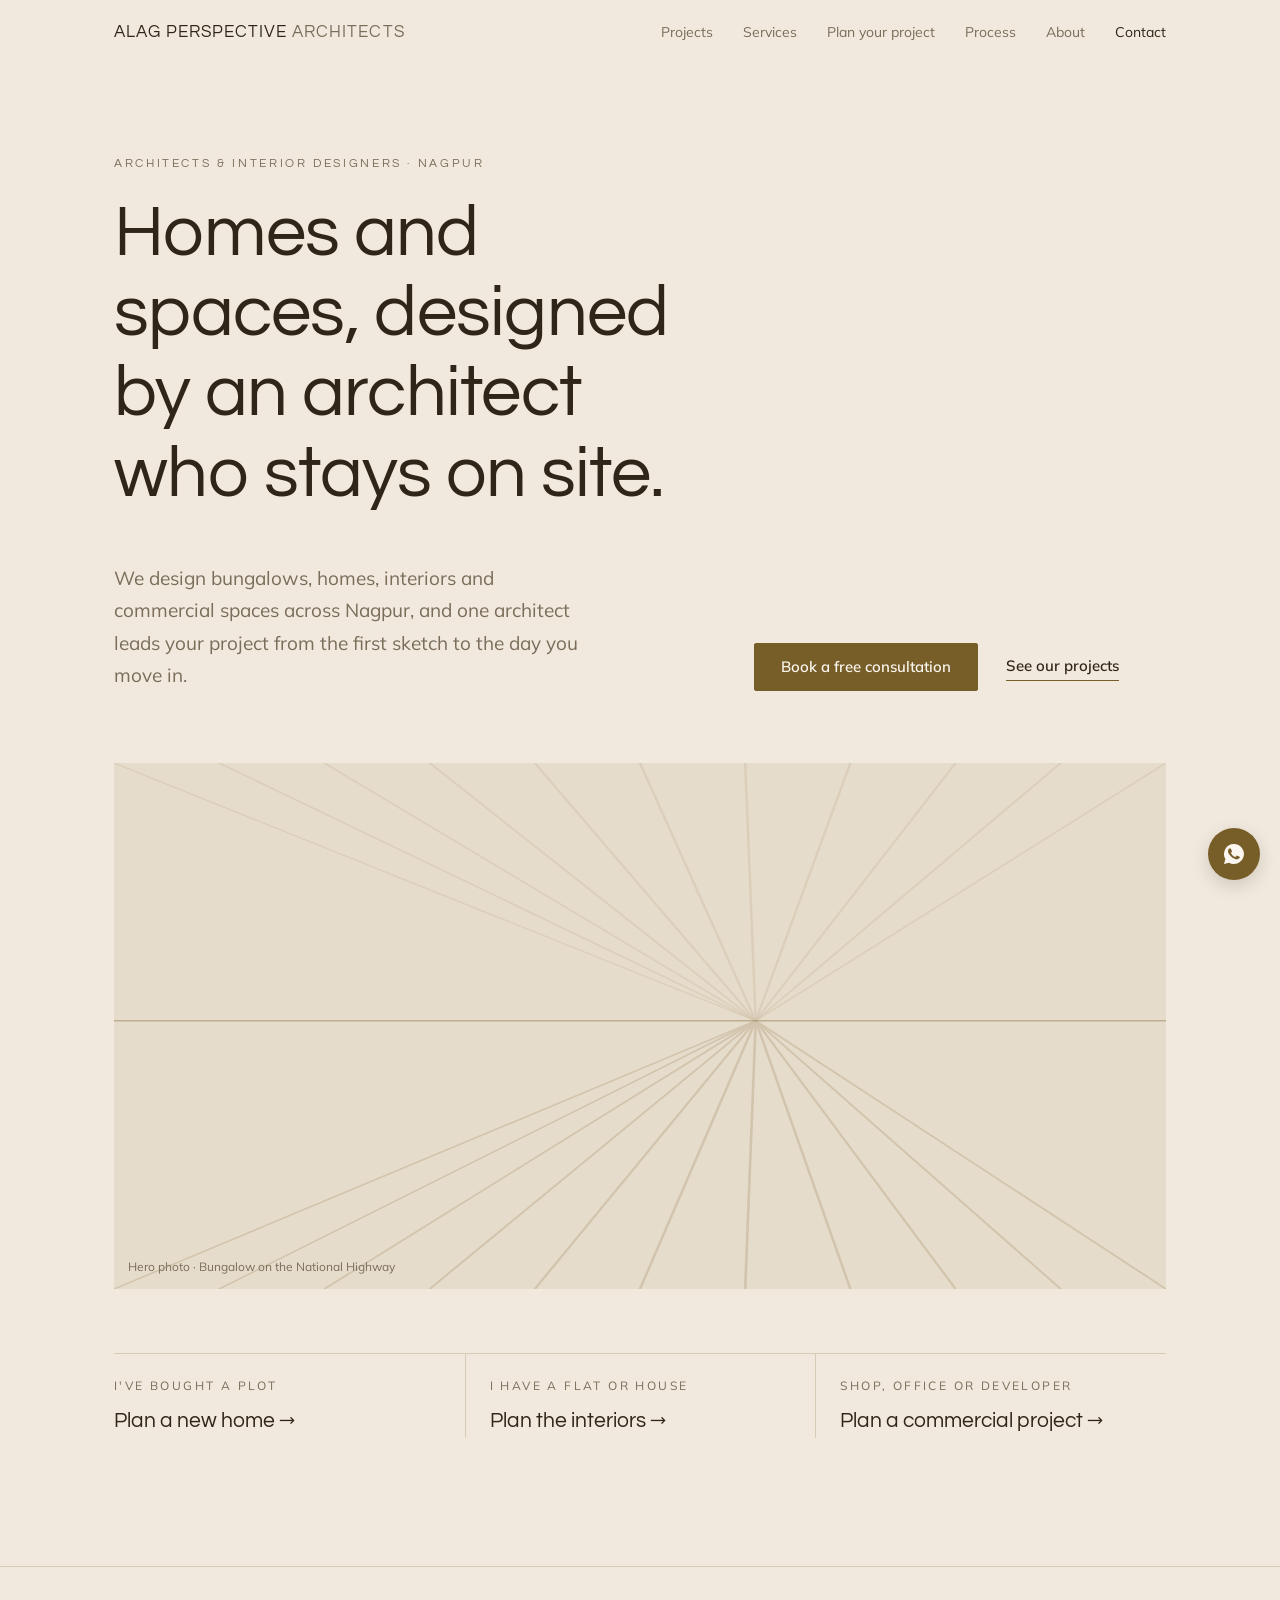
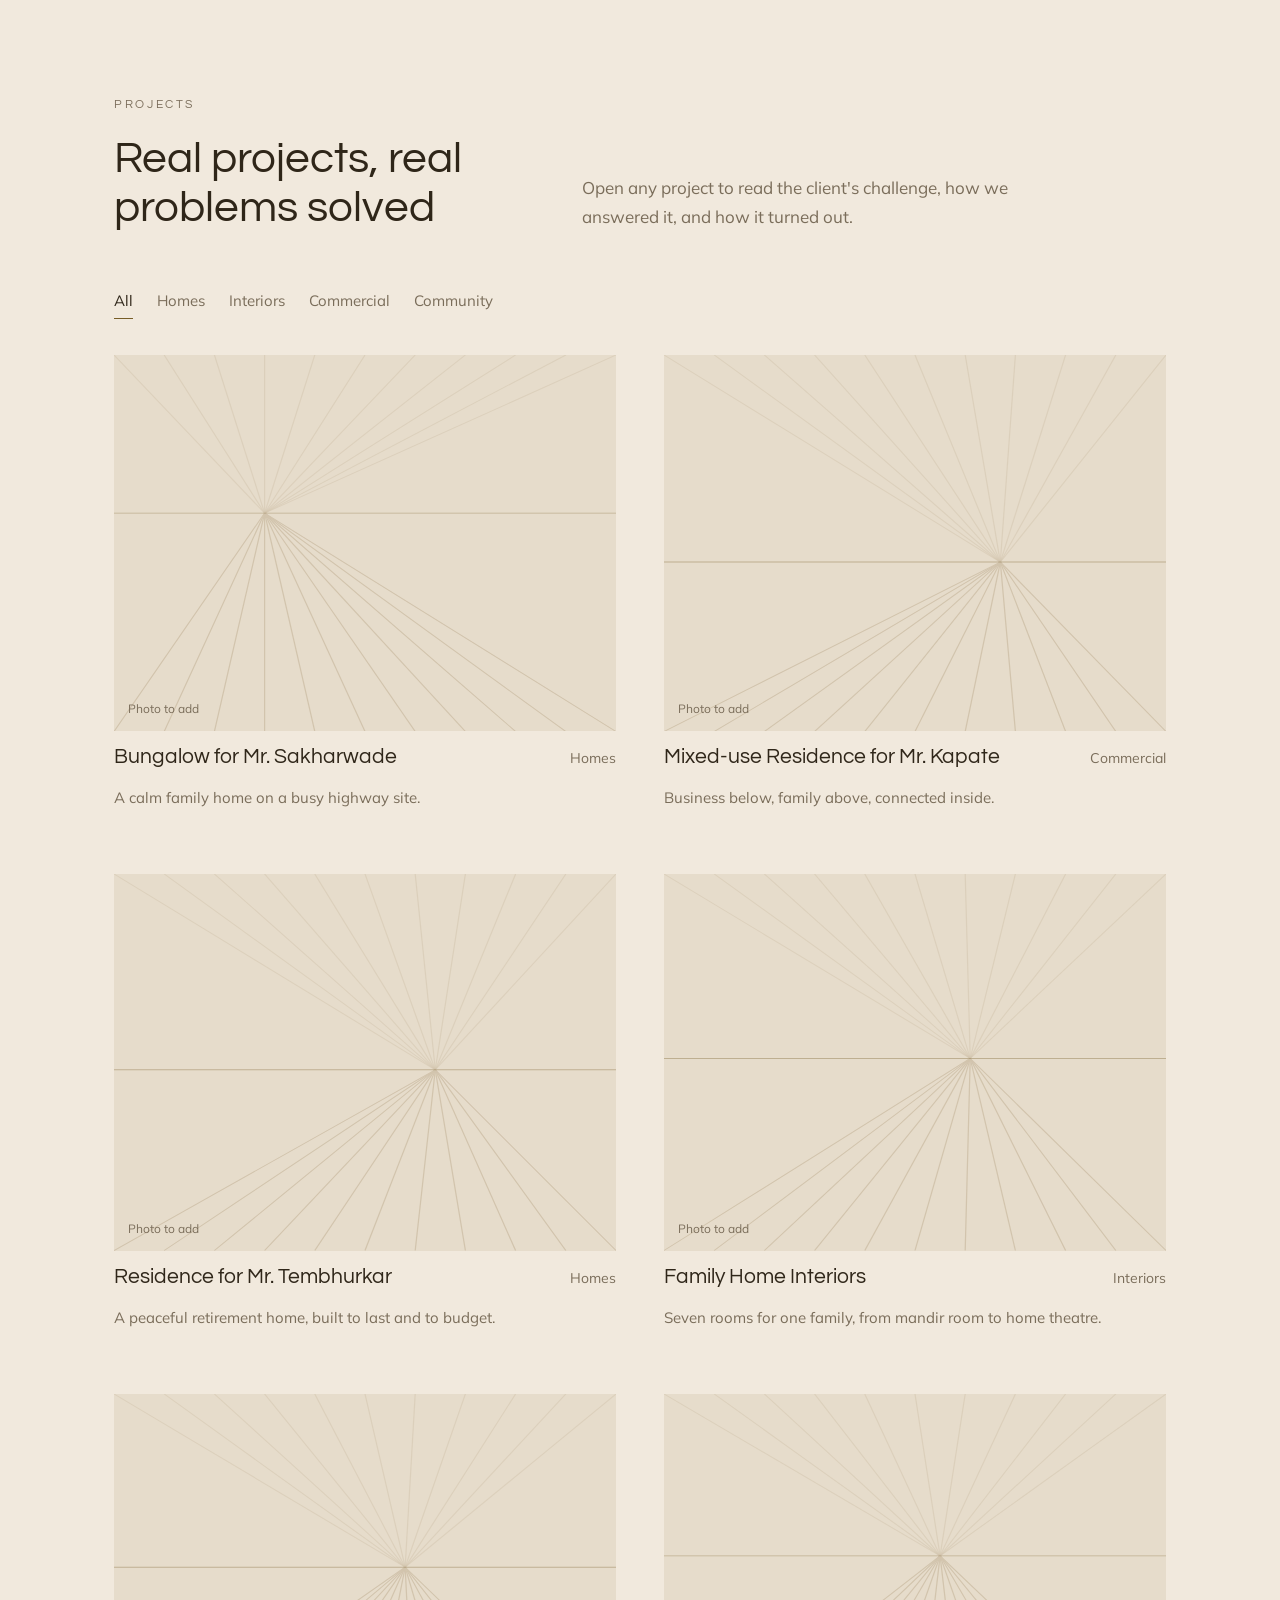
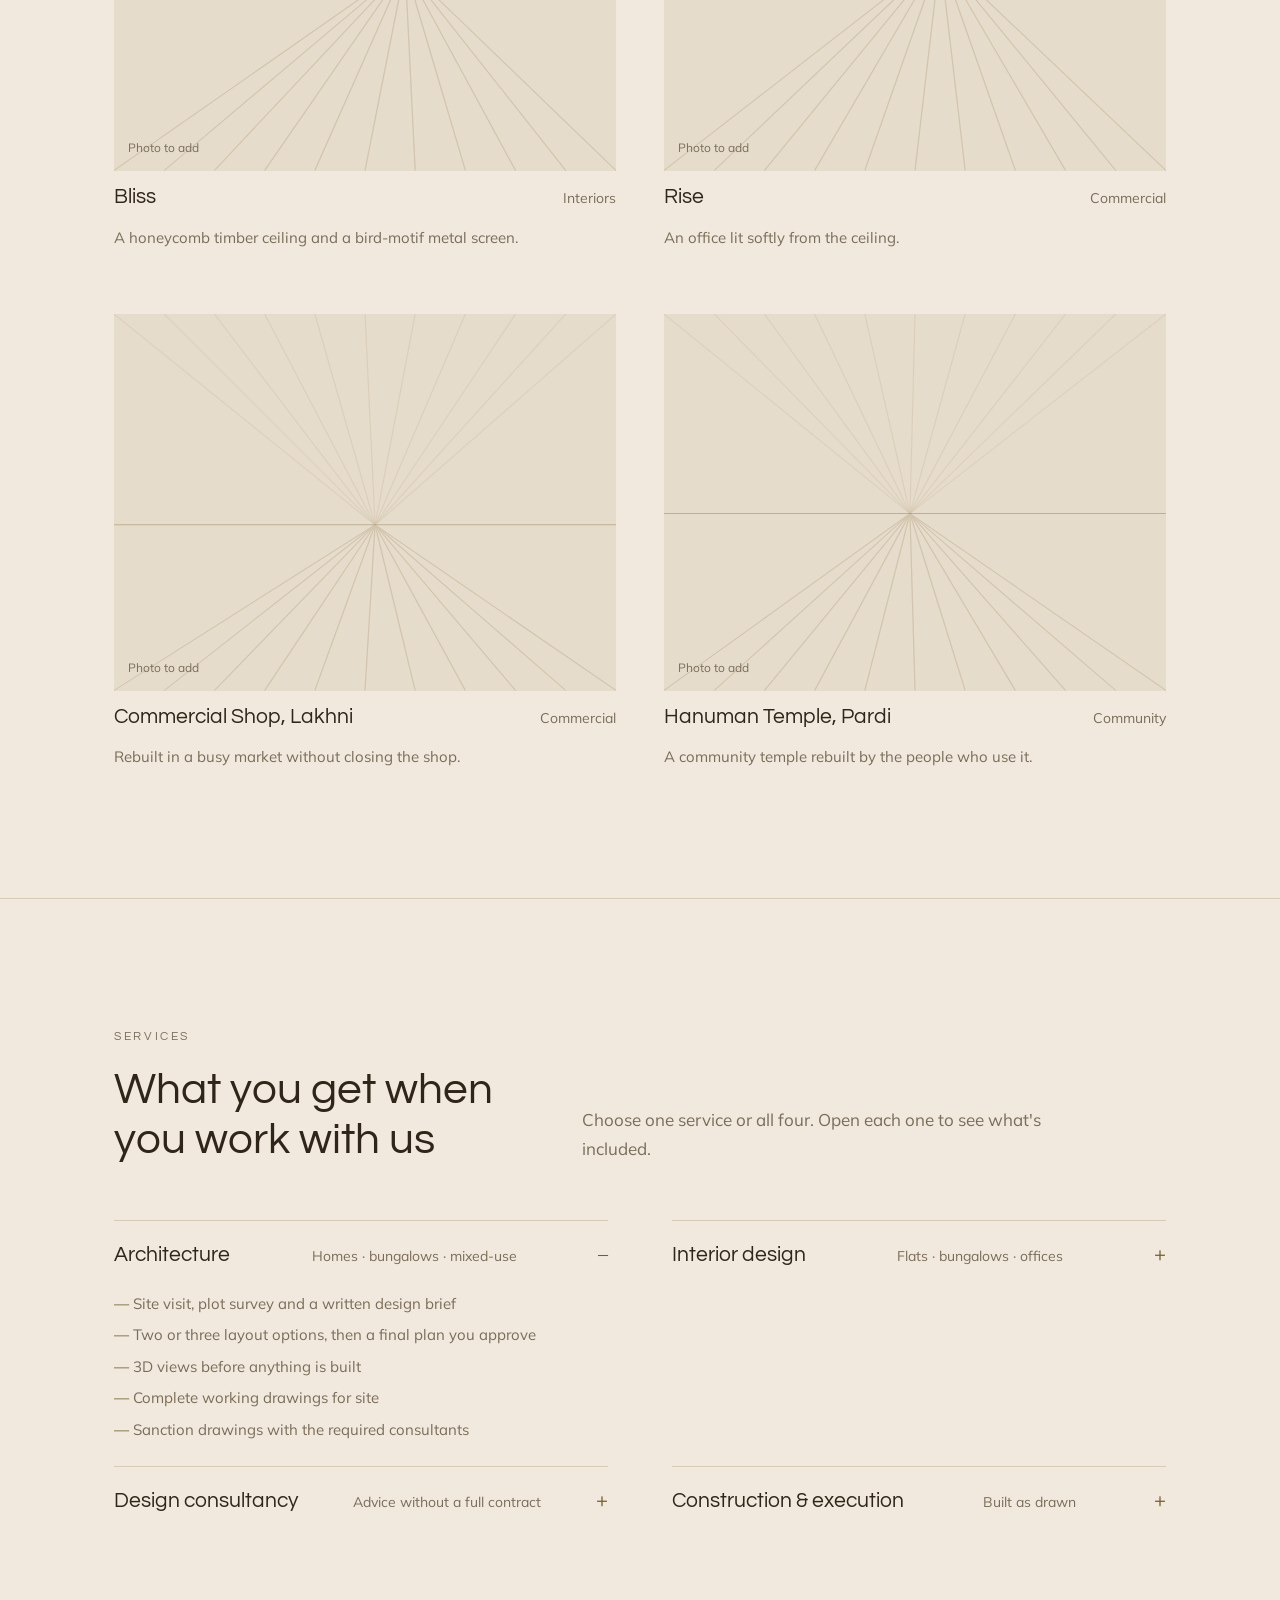
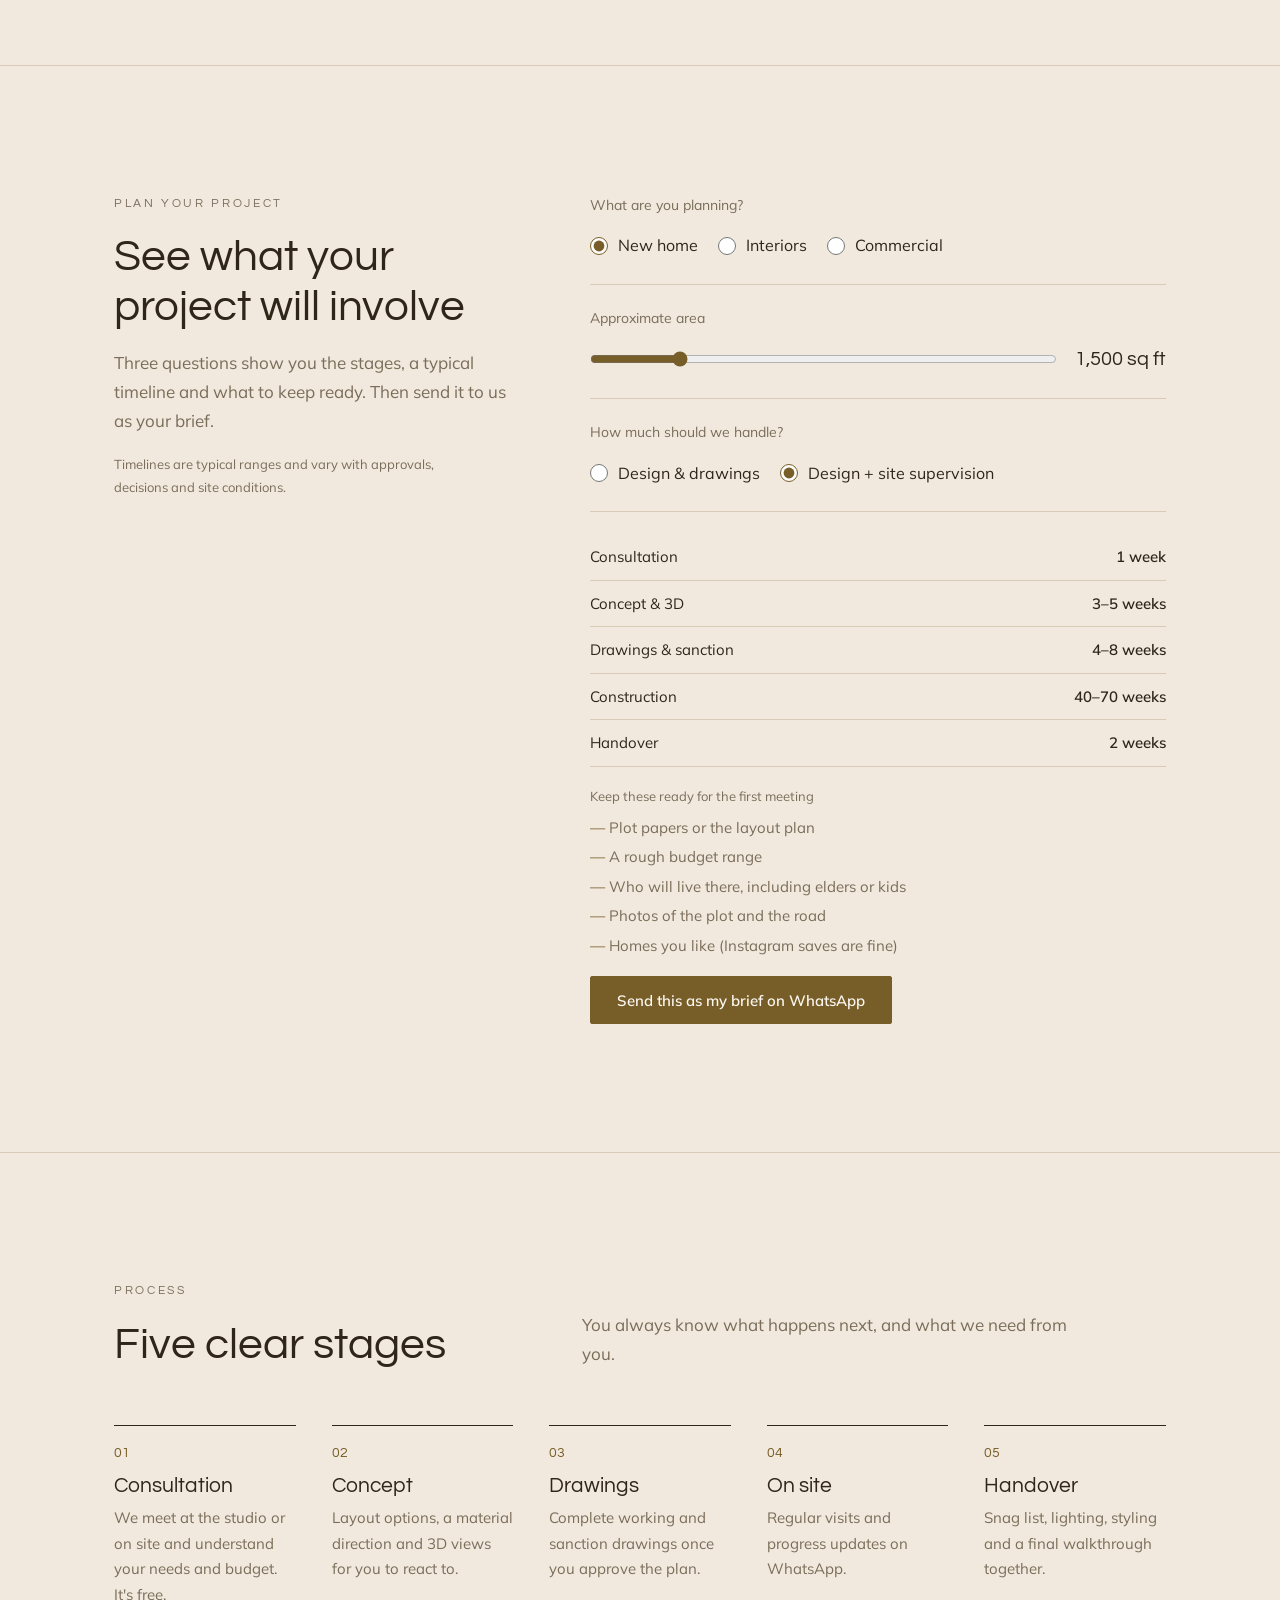
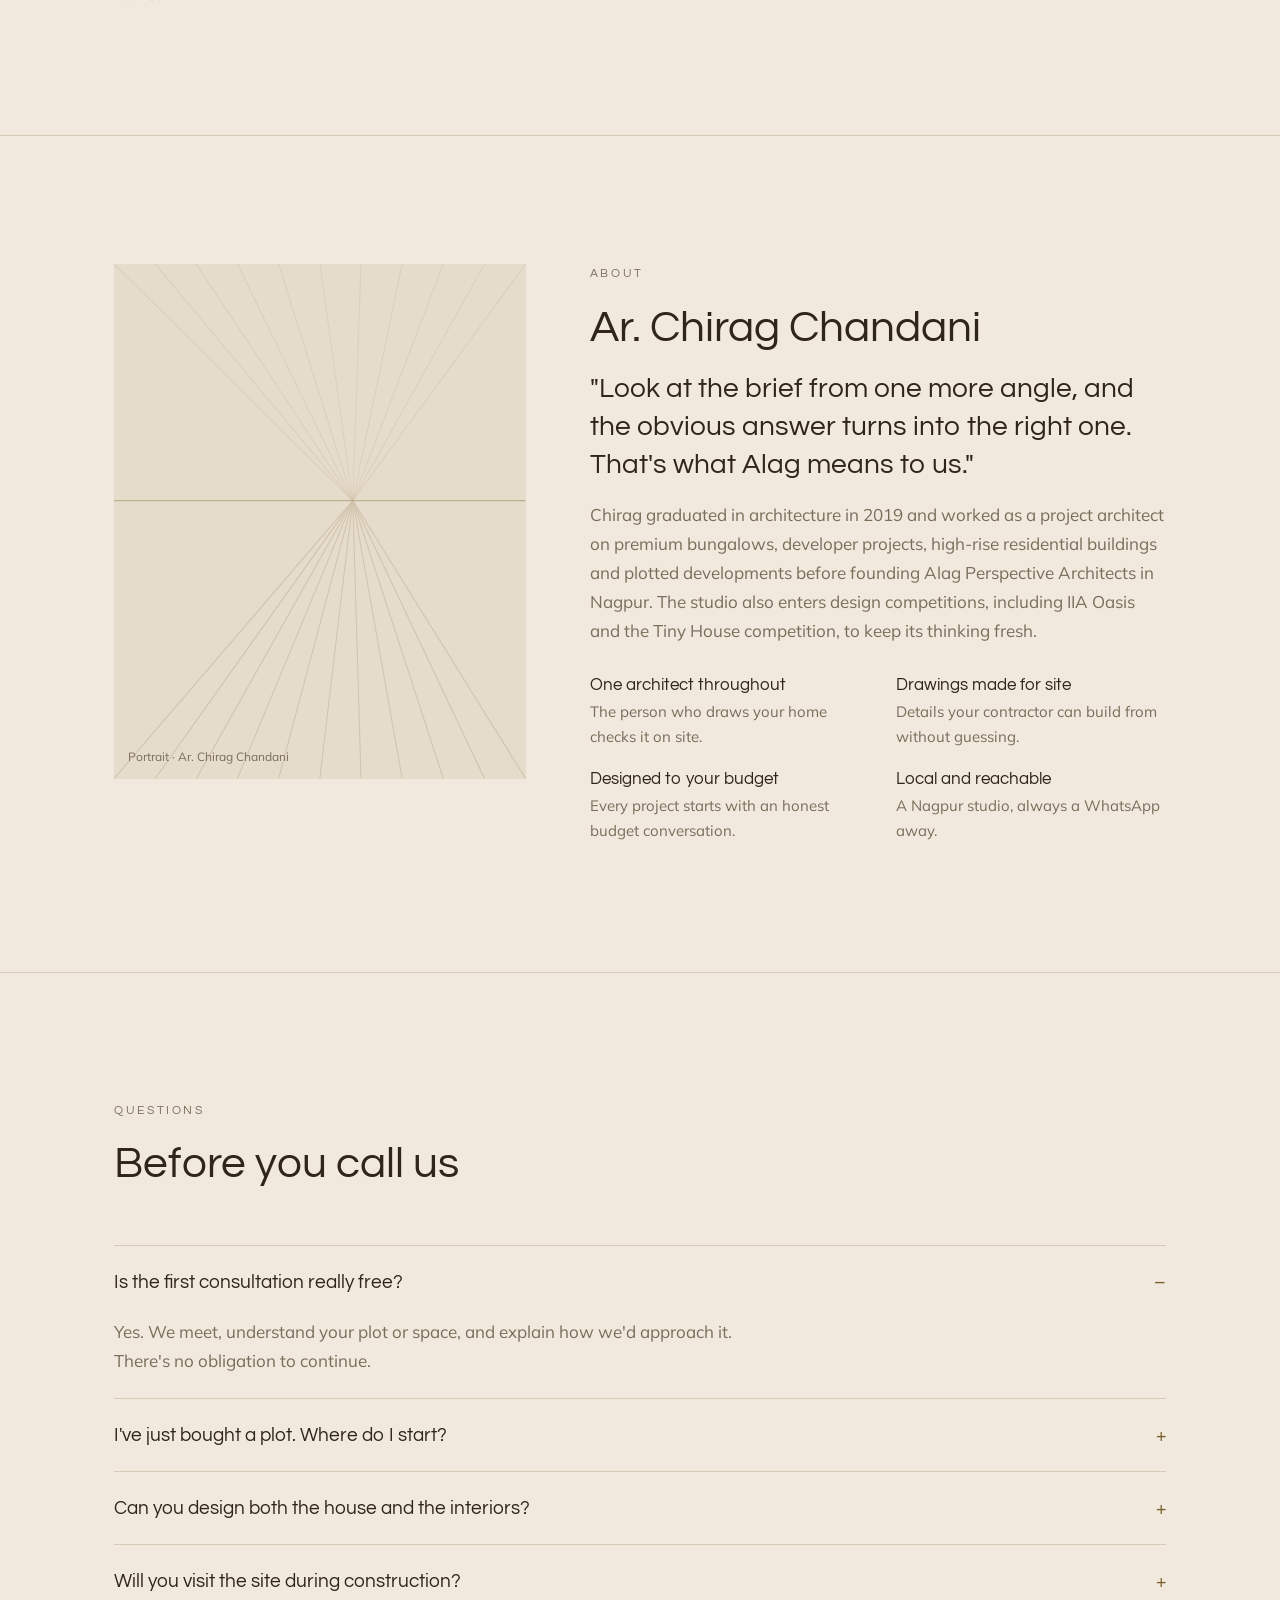
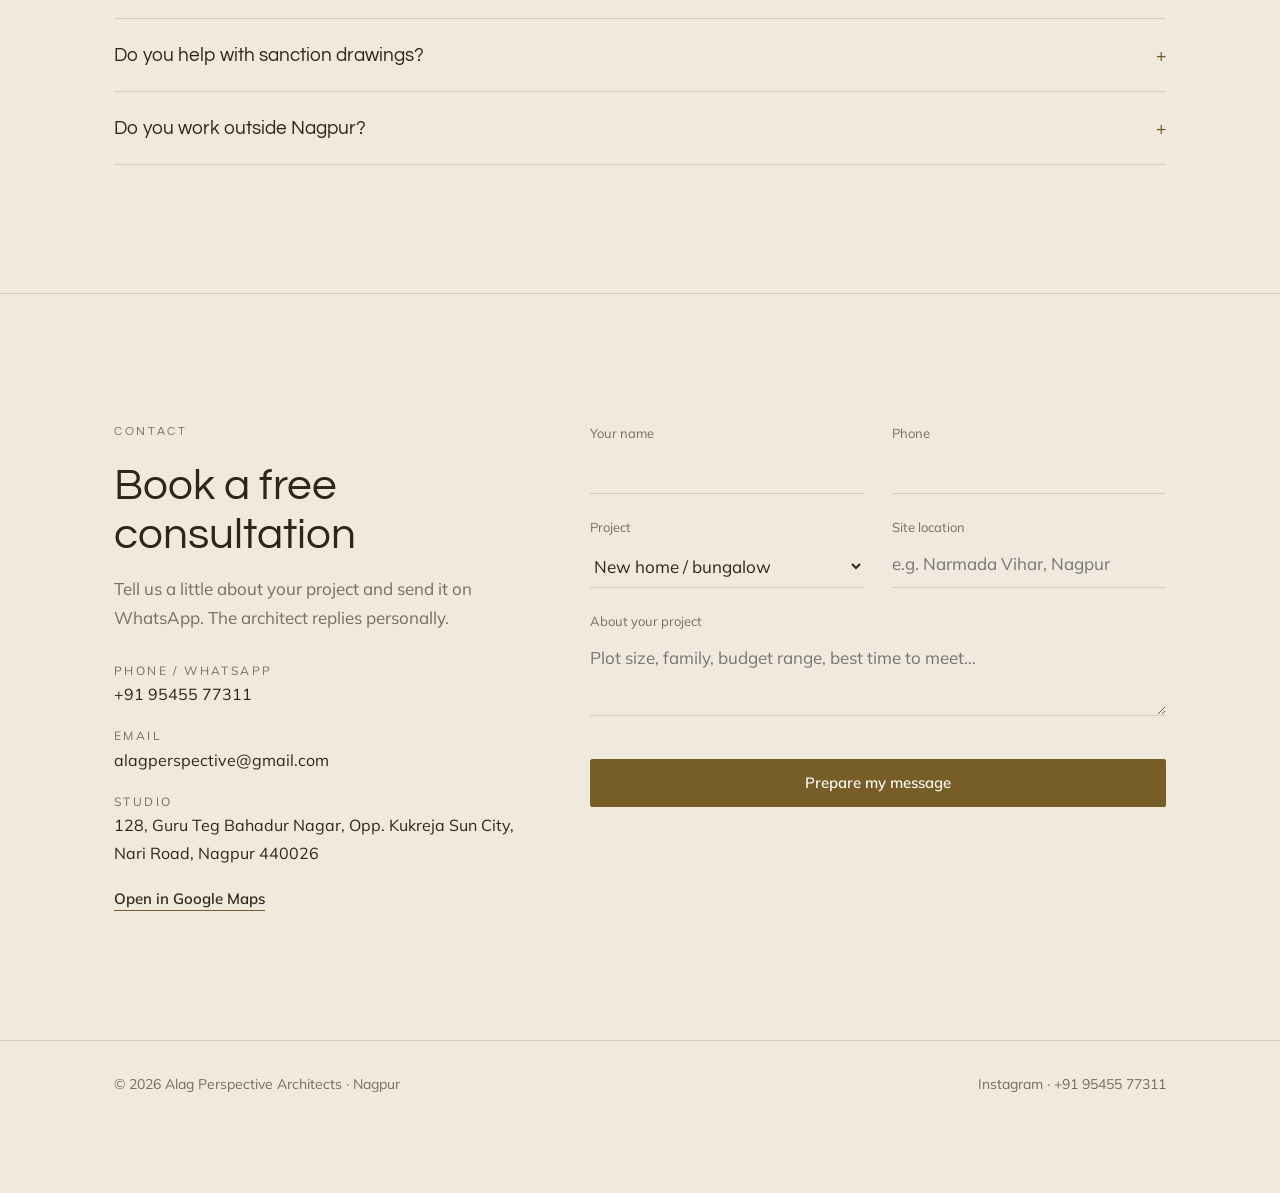
==== index.html @ aec19f83 "Add files via upload" ====
<!doctype html>
<html lang="en">
<head>
<meta charset="utf-8">
<meta name="viewport" content="width=device-width, initial-scale=1, viewport-fit=cover">
<title>Alag Perspective Architects</title>
<meta name="description" content="Alag Perspective Architects, Nagpur: architecture, interiors and site supervision for homes, offices and developers. Book a free consultation.">
<link rel="preconnect" href="https://fonts.googleapis.com">
<link rel="preconnect" href="https://fonts.gstatic.com" crossorigin>
<link rel="stylesheet" href="https://fonts.googleapis.com/css2?family=Questrial&family=Mulish:wght@300;400;600&display=swap">
<style>
*{margin:0}body{margin:0}img{max-width:100%}[hidden]{display:none!important}

/* ================= CHANGE COLOURS AND FONTS HERE (the :root block below) =================
   Every colour on the site comes from these few lines.
   Layout: quiet and spacious. One ground (brand beige), brown used only for small accents, hairline rules instead of boxes, one type family pairing, no decoration. */
:root{
  --ground:#f1e9dd;     /* brand beige */
  --ink:#2f2619;        /* text */
  --muted:#7a6d5a;
  --brown:#775d27;      /* brand earthy brown, accents only */
  --rule:#d8cbb6;
  --tone:#e6dccb;       /* image placeholder tone */
  --tone-line:#d2c4ad;
  --on-brown:#fbf7f0;
  --display:"Century Gothic","Questrial","Futura",sans-serif;
  --body:"Mulish","Century Gothic","Helvetica Neue",Arial,sans-serif;
  --g:clamp(20px,5vw,72px);
}

*{box-sizing:border-box}
html{scroll-behavior:smooth}
@media (prefers-reduced-motion:reduce){html{scroll-behavior:auto}*{transition:none!important;animation:none!important}}
body{background:var(--ground);color:var(--ink);font-family:var(--body);font-weight:400;font-size:17px;line-height:1.7;-webkit-font-smoothing:antialiased}
a{color:inherit}
:focus-visible{outline:2px solid var(--brown);outline-offset:4px}
.wrap{max-width:1180px;margin:0 auto;padding-inline:var(--g)}
h1,h2,h3{font-family:var(--display);font-weight:400;margin:0;line-height:1.12;text-wrap:balance}
h1{font-size:clamp(40px,5.6vw,72px);letter-spacing:-.01em}
h2{font-size:clamp(30px,3.6vw,44px)}
h3{font-size:21px}
p{margin:0}
.label{display:block;font-family:var(--display);font-size:12px;letter-spacing:.22em;text-transform:uppercase;color:var(--muted);margin-bottom:18px}
.muted{color:var(--muted)}
section{padding-block:clamp(72px,10vw,128px);border-top:1px solid var(--rule)}
.head{display:grid;grid-template-columns:minmax(0,5fr) minmax(0,7fr);gap:clamp(20px,4vw,64px);align-items:end;margin-bottom:clamp(36px,5vw,56px)}
.head p{color:var(--muted);max-width:50ch}
@media (max-width:820px){.head{grid-template-columns:1fr}}

/* one button style + one text-link style */
.btn{font:inherit;font-weight:600;font-size:15px;display:inline-flex;align-items:center;justify-content:center;min-height:48px;padding:0 26px;border:1px solid var(--brown);background:var(--brown);color:var(--on-brown);text-decoration:none;cursor:pointer;border-radius:2px}
.btn:hover{filter:brightness(1.07)}
.link{font-weight:600;font-size:15px;text-decoration:none;color:var(--ink);border-bottom:1px solid var(--brown);padding-bottom:2px;background:none;border-top:0;border-left:0;border-right:0;cursor:pointer;font-family:inherit}
.link:hover{color:var(--brown)}

/* header */
.top{position:sticky;top:env(safe-area-inset-top,0px);z-index:30;background:color-mix(in srgb,var(--ground) 94%,transparent);backdrop-filter:blur(10px)}
.top .wrap{display:flex;align-items:center;justify-content:space-between;gap:20px;padding-block:18px}
.logo{text-decoration:none;font-family:var(--display);font-size:17px;letter-spacing:.06em}
.logo span{color:var(--muted)}
.menu{display:flex;gap:30px;font-size:14px}
.menu a{text-decoration:none;color:var(--muted)}
.menu a:hover,.menu a.on{color:var(--ink)}
.burger{display:none}
@media (max-width:960px){.menu{display:none}.burger{display:inline-flex}}
.drawer{position:fixed;inset:0;z-index:40;background:var(--ground);padding:calc(env(safe-area-inset-top,0px) + 20px) var(--g) 24px;display:grid;align-content:start}
.drawer a{padding:18px 0;border-bottom:1px solid var(--rule);font-family:var(--display);font-size:26px;text-decoration:none}
.drawer .link{justify-self:end;margin-bottom:12px}

/* placeholder image: quiet tone + faint perspective lines */
.ph{position:relative;background:var(--tone);overflow:hidden;max-width:100%}
.ph svg{position:absolute;inset:0;width:100%;height:100%}
.ph em{position:absolute;left:14px;bottom:12px;font-style:normal;font-size:12px;color:var(--muted)}

/* hero */
.hero{padding-block:clamp(40px,7vw,96px) clamp(72px,10vw,128px);border-top:0}
.hero h1{max-width:16ch}
.hero .intro{display:grid;grid-template-columns:minmax(0,7fr) minmax(0,5fr);gap:clamp(24px,5vw,72px);align-items:end;margin-top:clamp(28px,4vw,48px)}
.hero .intro p{font-size:19px;color:var(--muted);max-width:44ch}
.hero .ctas{display:flex;flex-wrap:wrap;gap:28px;align-items:center}
.hero .ph{aspect-ratio:16/8;margin-top:clamp(40px,6vw,72px)}
.starts{display:grid;grid-template-columns:repeat(3,minmax(0,1fr));margin-top:clamp(40px,6vw,64px);border-top:1px solid var(--rule)}
.starts a{padding:22px 24px 0 0;text-decoration:none;display:grid;gap:6px}
.starts a + a{padding-left:24px;border-left:1px solid var(--rule)}
.starts small{font-size:12px;letter-spacing:.2em;text-transform:uppercase;color:var(--muted)}
.starts b{font-family:var(--display);font-weight:400;font-size:21px}
.starts a:hover b{color:var(--brown)}
@media (max-width:820px){.hero .intro{grid-template-columns:1fr}.hero .ph{aspect-ratio:4/3}.starts{grid-template-columns:1fr}.starts a,.starts a+a{padding:18px 0;border-left:0;border-bottom:1px solid var(--rule)}}

/* projects */
.filters{display:flex;flex-wrap:wrap;gap:24px;margin-bottom:36px;font-size:15px}
.filters button{font:inherit;background:none;border:0;padding:0 0 4px;color:var(--muted);cursor:pointer;border-bottom:1px solid transparent}
.filters button[aria-pressed="true"]{color:var(--ink);border-bottom-color:var(--brown)}
.filters button:hover{color:var(--ink)}
.pgrid{display:grid;grid-template-columns:repeat(2,minmax(0,1fr));gap:clamp(36px,5vw,64px) clamp(24px,4vw,48px)}
.pcard{display:grid;gap:14px;text-align:left;background:none;border:0;padding:0;font:inherit;color:inherit;cursor:pointer;align-content:start}
.pcard.gone{display:none}
.pcard .ph{aspect-ratio:4/3}
.pcard .ph svg{transition:transform 1s cubic-bezier(.2,.7,.2,1)}
.pcard:hover .ph svg{transform:scale(1.03)}
.pcard .row{display:flex;justify-content:space-between;gap:16px;align-items:baseline}
.pcard .row span{font-size:14px;color:var(--muted);white-space:nowrap}
.pcard p{color:var(--muted);font-size:15px}
@media (max-width:700px){.pgrid{grid-template-columns:1fr}}

/* services: plain list */
.svc{display:grid;grid-template-columns:repeat(2,minmax(0,1fr));gap:0 clamp(24px,5vw,72px)}
.svc details{border-top:1px solid var(--rule)}
.svc summary{list-style:none;cursor:pointer;display:flex;justify-content:space-between;gap:16px;align-items:baseline;padding:22px 0}
.svc summary::-webkit-details-marker{display:none}
.svc summary span{font-size:14px;color:var(--muted)}
.svc summary::after{content:"+";color:var(--brown);font-size:20px;line-height:1}
.svc details[open] summary::after{content:"–"}
.svc ul{margin:0 0 24px;padding:0;list-style:none;display:grid;gap:6px;color:var(--muted);font-size:15px}
.svc li::before{content:"— ";color:var(--brown)}
@media (max-width:760px){.svc{grid-template-columns:1fr}}

/* planner: same ground, two columns, hairlines */
.planner{display:grid;grid-template-columns:minmax(0,5fr) minmax(0,7fr);gap:clamp(28px,5vw,72px)}
.q{display:grid;gap:12px;padding-bottom:22px;margin-bottom:22px;border-bottom:1px solid var(--rule)}
.q .lab{font-size:14px;color:var(--muted)}
.opts{display:flex;flex-wrap:wrap;gap:20px}
.opts label{cursor:pointer;display:inline-flex;align-items:center;gap:10px;font-size:16px;min-height:32px}
.opts input{accent-color:var(--brown);width:18px;height:18px;margin:0}
.range{display:flex;align-items:center;gap:18px}
.range input{flex:1;accent-color:var(--brown)}
.range output{font-family:var(--display);font-size:20px;min-width:8ch;text-align:right;font-variant-numeric:tabular-nums}
.result{display:grid;gap:18px}
.stage{display:grid;grid-template-columns:minmax(0,1fr) auto;gap:16px;padding:10px 0;border-bottom:1px solid var(--rule);font-size:15px}
.stage b{font-weight:600;font-variant-numeric:tabular-nums;white-space:nowrap}
.need{margin:0;padding:0;list-style:none;display:grid;gap:4px;font-size:15px;color:var(--muted)}
.need li::before{content:"— ";color:var(--brown)}
.small{font-size:13px;color:var(--muted)}
@media (max-width:860px){.planner{grid-template-columns:1fr}}

/* process: one row of text */
.steps{display:grid;grid-template-columns:repeat(5,minmax(0,1fr));gap:clamp(16px,3vw,36px)}
.step{display:grid;gap:8px;align-content:start;border-top:1px solid var(--ink);padding-top:16px}
.step small{font-family:var(--display);color:var(--brown);font-size:14px}
.step p{font-size:15px;color:var(--muted)}
@media (max-width:960px){.steps{grid-template-columns:repeat(2,minmax(0,1fr))}}
@media (max-width:520px){.steps{grid-template-columns:1fr}}

/* about */
.about{display:grid;grid-template-columns:minmax(0,5fr) minmax(0,7fr);gap:clamp(28px,5vw,80px);align-items:start}
.about .ph{aspect-ratio:4/5}
.about .txt{display:grid;gap:18px;max-width:58ch}
.about blockquote{margin:0;font-family:var(--display);font-size:clamp(22px,2.2vw,28px);line-height:1.35}
.why{display:grid;grid-template-columns:repeat(2,minmax(0,1fr));gap:20px 36px;margin-top:12px}
.why h3{font-size:17px;margin-bottom:4px}
.why p{font-size:15px;color:var(--muted)}
@media (max-width:820px){.about{grid-template-columns:1fr}.about .ph{aspect-ratio:4/3}.why{grid-template-columns:1fr}}

/* faq */
.faq details{border-top:1px solid var(--rule)}
.faq details:last-child{border-bottom:1px solid var(--rule)}
.faq summary{list-style:none;cursor:pointer;display:flex;justify-content:space-between;gap:16px;padding:20px 0;font-family:var(--display);font-size:19px}
.faq summary::-webkit-details-marker{display:none}
.faq summary::after{content:"+";color:var(--brown)}
.faq details[open] summary::after{content:"–"}
.faq details p{padding-bottom:22px;color:var(--muted);max-width:64ch}

/* contact */
.contact{display:grid;grid-template-columns:minmax(0,5fr) minmax(0,7fr);gap:clamp(28px,5vw,80px)}
.direct{display:grid;gap:18px;margin-top:28px;font-size:16px}
.direct small{display:block;font-size:12px;letter-spacing:.2em;text-transform:uppercase;color:var(--muted)}
.direct span{user-select:all}
form{display:grid;grid-template-columns:1fr 1fr;gap:22px 28px;align-content:start}
.f{display:grid;gap:4px;min-width:0}
.f.full{grid-column:1/-1}
.f label,.f .lab{font-size:13px;color:var(--muted)}
.f input,.f select,.f textarea{font:inherit;font-size:17px;color:var(--ink);background:transparent;border:0;border-bottom:1px solid var(--rule);padding:8px 0;border-radius:0;width:100%}
.f input:focus,.f select:focus,.f textarea:focus{outline:none;border-bottom-color:var(--brown)}
.f textarea{min-height:80px;resize:vertical}
.f select option{color:#2f2619}
.err{color:#a3402a;font-size:14px;min-height:1.2em}
.out{grid-column:1/-1;border-top:1px solid var(--rule);padding-top:18px;display:grid;gap:14px}
.out pre{margin:0;white-space:pre-wrap;font-family:var(--body);font-size:15px;color:var(--muted)}
.row{display:flex;flex-wrap:wrap;gap:24px;align-items:center}
@media (max-width:860px){.contact{grid-template-columns:1fr}}
@media (max-width:560px){form{grid-template-columns:1fr}}

footer{border-top:1px solid var(--rule);padding-block:32px 96px}
footer .wrap{display:flex;flex-wrap:wrap;justify-content:space-between;gap:16px;font-size:14px;color:var(--muted)}
footer a{text-decoration:none}

.wa{position:fixed;right:20px;bottom:calc(env(safe-area-inset-bottom,0px) + 20px);z-index:25;width:52px;height:52px;border-radius:50%;background:var(--brown);color:var(--on-brown);display:grid;place-items:center;box-shadow:0 6px 18px rgba(0,0,0,.14)}
.wa svg{width:24px;height:24px}

/* case study */
dialog{border:0;padding:0;width:100vw;max-width:100vw;height:100%;max-height:100%;margin:0;background:var(--ground);color:var(--ink)}
dialog::backdrop{background:rgba(0,0,0,.4)}
.cbar .wrap{display:flex;justify-content:space-between;align-items:center;gap:16px;padding-block:calc(env(safe-area-inset-top,0px) + 18px) 18px}
.case{display:grid;gap:clamp(32px,5vw,56px);padding-block:12px 80px}
.case .ph.big{aspect-ratio:16/8}
.case .intro{display:grid;grid-template-columns:minmax(0,7fr) minmax(0,5fr);gap:clamp(24px,5vw,72px);align-items:end}
.facts{margin:0;display:grid;gap:0}
.facts div{display:flex;justify-content:space-between;gap:16px;padding:10px 0;border-bottom:1px solid var(--rule);font-size:15px}
.facts dt{color:var(--muted)}
.facts dd{margin:0;text-align:right}
.story{display:grid;grid-template-columns:repeat(3,minmax(0,1fr));gap:clamp(20px,4vw,48px)}
.story div{border-top:1px solid var(--ink);padding-top:14px;display:grid;gap:8px;align-content:start}
.story small{font-family:var(--display);color:var(--brown);font-size:14px}
.story p{color:var(--muted)}
.pair{display:grid;grid-template-columns:1fr 1fr;gap:clamp(16px,3vw,32px)}
.pair .ph{aspect-ratio:4/3}
.cap{font-size:14px;color:var(--muted);margin-top:8px}
.next{display:flex;flex-wrap:wrap;justify-content:space-between;align-items:center;gap:20px;border-top:1px solid var(--rule);padding-top:28px}
@media (max-width:760px){.case .intro,.story,.pair{grid-template-columns:1fr}.case .ph.big{aspect-ratio:4/3}}
</style>
<link rel="icon" href="data:image/svg+xml,%3Csvg xmlns=%22http://www.w3.org/2000/svg%22 viewBox=%220 0 32 32%22%3E%3Crect width=%2232%22 height=%2232%22 rx=%224%22 fill=%22%23775d27%22/%3E%3Cpath d=%22M4 28 L16 12 L28 28%22 fill=%22none%22 stroke=%22%23f1e9dd%22 stroke-width=%222%22/%3E%3C/svg%3E">
<meta property="og:title" content="Alag Perspective Architects, Nagpur">
<meta property="og:description" content="Architecture, interiors and site supervision in Nagpur. Book a free consultation.">
<meta property="og:type" content="website">
<meta property="og:url" content="https://www.alagperspectivearchitect.in/">
</head>
<body>
<header class="top">
  <div class="wrap">
    <a class="logo" href="#home">ALAG PERSPECTIVE <span>ARCHITECTS</span></a>
    <nav class="menu" aria-label="Main">
      <a href="#projects">Projects</a><a href="#services">Services</a><a href="#planner">Plan your project</a><a href="#process">Process</a><a href="#about">About</a><a href="#contact">Contact</a>
    </nav>
    <button class="link burger" id="burger" type="button" aria-expanded="false" aria-controls="drawer">Menu</button>
  </div>
</header>
<div class="drawer" id="drawer" hidden>
  <button class="link" id="dclose" type="button">Close</button>
  <a href="#projects">Projects</a><a href="#services">Services</a><a href="#planner">Plan your project</a><a href="#process">Process</a><a href="#about">About</a><a href="#faq">FAQ</a><a href="#contact">Contact</a>
</div>

<main id="home">
<section class="hero">
  <div class="wrap">
    <span class="label">Architects &amp; interior designers · Nagpur</span>
    <h1>Homes and spaces, designed by an architect who stays on site.</h1>
    <div class="intro">
      <p>We design bungalows, homes, interiors and commercial spaces across Nagpur, and one architect leads your project from the first sketch to the day you move in.</p>
      <div class="ctas"><a class="btn" href="#contact">Book a free consultation</a><a class="link" href="#projects">See our projects</a></div>
    </div>
    <div class="ph" role="img" aria-label="Bungalow designed by Alag Perspective Architects" data-ph="Hero photo · Bungalow on the National Highway" data-img="images/hero.jpg"></div>
    <nav class="starts" aria-label="Where are you starting?">
      <a href="#planner" data-path="home"><small>I've bought a plot</small><b>Plan a new home →</b></a>
      <a href="#planner" data-path="interiors"><small>I have a flat or house</small><b>Plan the interiors →</b></a>
      <a href="#planner" data-path="commercial"><small>Shop, office or developer</small><b>Plan a commercial project →</b></a>
    </nav>
  </div>
</section>

<section id="projects">
  <div class="wrap">
    <div class="head"><div><span class="label">Projects</span><h2>Real projects, real problems solved</h2></div><p>Open any project to read the client's challenge, how we answered it, and how it turned out.</p></div>
    <div class="filters" id="filters" role="group" aria-label="Filter projects"></div>
    <div class="pgrid" id="pgrid"></div>
  </div>
</section>

<section id="services">
  <div class="wrap">
    <div class="head"><div><span class="label">Services</span><h2>What you get when you work with us</h2></div><p>Choose one service or all four. Open each one to see what's included.</p></div>
    <div class="svc">
      <details open><summary><h3>Architecture</h3><span>Homes · bungalows · mixed-use</span></summary><ul>
        <li>Site visit, plot survey and a written design brief</li><li>Two or three layout options, then a final plan you approve</li><li>3D views before anything is built</li><li>Complete working drawings for site</li><li>Sanction drawings with the required consultants</li></ul></details>
      <details><summary><h3>Interior design</h3><span>Flats · bungalows · offices</span></summary><ul>
        <li>Space planning and furniture layout</li><li>Materials, colours and lighting, with samples</li><li>Joinery drawings for wardrobes, kitchens and panelling</li><li>Ceiling and electrical points in one coordinated set</li><li>Styling before handover</li></ul></details>
      <details><summary><h3>Design consultancy</h3><span>Advice without a full contract</span></summary><ul>
        <li>Plot and layout review before you buy or build</li><li>A second opinion on drawings you already have</li><li>Planning advice, including Vastu-friendly layouts</li><li>Design support for plotted-layout developers</li></ul></details>
      <details><summary><h3>Construction &amp; execution</h3><span>Built as drawn</span></summary><ul>
        <li>Regular site visits against the drawings</li><li>Vendor and factory checks for doors and joinery</li><li>Coordination with contractors and consultants</li><li>Snag list and final walkthrough</li></ul></details>
    </div>
  </div>
</section>

<section id="planner">
  <div class="wrap planner">
    <div>
      <span class="label">Plan your project</span>
      <h2>See what your project will involve</h2>
      <p class="muted" style="margin-top:18px;max-width:40ch">Three questions show you the stages, a typical timeline and what to keep ready. Then send it to us as your brief.</p>
      <p class="small" style="margin-top:18px;max-width:40ch">Timelines are typical ranges and vary with approvals, decisions and site conditions.</p>
    </div>
    <div>
      <div class="q"><span class="lab" id="q1">What are you planning?</span>
        <div class="opts" role="radiogroup" aria-labelledby="q1">
          <label><input type="radio" name="ptype" id="pl-home" value="home" checked>New home</label>
          <label><input type="radio" name="ptype" id="pl-int" value="interiors">Interiors</label>
          <label><input type="radio" name="ptype" id="pl-com" value="commercial">Commercial</label>
        </div></div>
      <div class="q"><label class="lab" for="pl-area">Approximate area</label>
        <div class="range"><input type="range" id="pl-area" min="500" max="6000" step="100" value="1500"><output id="pl-area-out" for="pl-area">1,500 sq ft</output></div></div>
      <div class="q"><span class="lab" id="q3">How much should we handle?</span>
        <div class="opts" role="radiogroup" aria-labelledby="q3">
          <label><input type="radio" name="scope" id="sc-design" value="design">Design &amp; drawings</label>
          <label><input type="radio" name="scope" id="sc-full" value="full" checked>Design + site supervision</label>
        </div></div>
      <div class="result" aria-live="polite">
        <div id="pl-stages"></div>
        <div><p class="small" style="margin-bottom:8px">Keep these ready for the first meeting</p><ul class="need" id="pl-need"></ul></div>
        <div class="row"><a class="btn" id="pl-wa" target="_blank" rel="noopener">Send this as my brief on WhatsApp</a></div>
      </div>
    </div>
  </div>
</section>

<section id="process">
  <div class="wrap">
    <div class="head"><div><span class="label">Process</span><h2>Five clear stages</h2></div><p>You always know what happens next, and what we need from you.</p></div>
    <div class="steps">
      <div class="step"><small>01</small><h3>Consultation</h3><p>We meet at the studio or on site and understand your needs and budget. It's free.</p></div>
      <div class="step"><small>02</small><h3>Concept</h3><p>Layout options, a material direction and 3D views for you to react to.</p></div>
      <div class="step"><small>03</small><h3>Drawings</h3><p>Complete working and sanction drawings once you approve the plan.</p></div>
      <div class="step"><small>04</small><h3>On site</h3><p>Regular visits and progress updates on WhatsApp.</p></div>
      <div class="step"><small>05</small><h3>Handover</h3><p>Snag list, lighting, styling and a final walkthrough together.</p></div>
    </div>
  </div>
</section>

<section id="about">
  <div class="wrap about">
    <div class="ph" role="img" aria-label="Portrait of Ar. Chirag Chandani" data-ph="Portrait · Ar. Chirag Chandani" data-img="images/portrait.jpg"></div>
    <div class="txt">
      <span class="label" style="margin:0">About</span>
      <h2>Ar. Chirag Chandani</h2>
      <blockquote>"Look at the brief from one more angle, and the obvious answer turns into the right one. That's what Alag means to us."</blockquote>
      <p class="muted">Chirag graduated in architecture in 2019 and worked as a project architect on premium bungalows, developer projects, high-rise residential buildings and plotted developments before founding Alag Perspective Architects in Nagpur. The studio also enters design competitions, including IIA Oasis and the Tiny House competition, to keep its thinking fresh.</p>
      <div class="why">
        <div><h3>One architect throughout</h3><p>The person who draws your home checks it on site.</p></div>
        <div><h3>Drawings made for site</h3><p>Details your contractor can build from without guessing.</p></div>
        <div><h3>Designed to your budget</h3><p>Every project starts with an honest budget conversation.</p></div>
        <div><h3>Local and reachable</h3><p>A Nagpur studio, always a WhatsApp away.</p></div>
      </div>
    </div>
  </div>
</section>

<section id="faq">
  <div class="wrap">
    <div class="head"><div><span class="label">Questions</span><h2>Before you call us</h2></div><p></p></div>
    <div class="faq">
      <details open><summary>Is the first consultation really free?</summary><p>Yes. We meet, understand your plot or space, and explain how we'd approach it. There's no obligation to continue.</p></details>
      <details><summary>I've just bought a plot. Where do I start?</summary><p>Book a free consultation and bring your plot papers or layout plan. We'll discuss what you can build and suggest next steps before you spend on anything.</p></details>
      <details><summary>Can you design both the house and the interiors?</summary><p>Yes. Doing both together usually saves time and avoids changes on site later.</p></details>
      <details><summary>Will you visit the site during construction?</summary><p>Yes, when you choose design with site supervision. We check work against the drawings and resolve issues with your contractor on the spot.</p></details>
      <details><summary>Do you help with sanction drawings?</summary><p>Yes. We prepare the drawings needed for sanction and coordinate with the required consultants.</p></details>
      <details><summary>Do you work outside Nagpur?</summary><p>Yes, across the Nagpur region, including a shop in Lakhni and a bungalow on the National Highway.</p></details>
    </div>
  </div>
</section>

<section id="contact">
  <div class="wrap contact">
    <div>
      <span class="label">Contact</span>
      <h2>Book a free consultation</h2>
      <p class="muted" style="margin-top:16px;max-width:38ch">Tell us a little about your project and send it on WhatsApp. The architect replies personally.</p>
      <div class="direct">
        <div><small>Phone / WhatsApp</small><span>+91 95455 77311</span></div>
        <div><small>Email</small><span>alagperspective@gmail.com</span></div>
        <div><small>Studio</small><span>128, Guru Teg Bahadur Nagar, Opp. Kukreja Sun City, Nari Road, Nagpur 440026</span></div>
        <div><a class="link" href="https://www.google.com/maps/search/?api=1&query=128+Guru+Teg+Bahadur+Nagar+Nari+Road+Nagpur+440026" target="_blank" rel="noopener">Open in Google Maps</a></div>
      </div>
    </div>
    <form id="enq" novalidate>
      <div class="f"><label for="e-name">Your name</label><input id="e-name" autocomplete="name"></div>
      <div class="f"><label for="e-phone">Phone</label><input id="e-phone" type="tel" autocomplete="tel" inputmode="tel"></div>
      <div class="f"><label for="e-type">Project</label><select id="e-type"><option>New home / bungalow</option><option>Interiors</option><option>Shop / office / commercial</option><option>Developer / plotted layout</option></select></div>
      <div class="f"><label for="e-loc">Site location</label><input id="e-loc" placeholder="e.g. Narmada Vihar, Nagpur"></div>
      <div class="f full"><label for="e-msg">About your project</label><textarea id="e-msg" placeholder="Plot size, family, budget range, best time to meet…"></textarea></div>
      <div class="f full"><p class="err" id="e-err" role="alert"></p><button class="btn" type="submit">Prepare my message</button></div>
      <div class="out" id="out" hidden>
        <pre id="out-text"></pre>
        <div class="row"><a class="btn" id="wa" target="_blank" rel="noopener">Send on WhatsApp</a><button class="link" type="button" id="copy">Copy for email</button></div>
      </div>
    </form>
  </div>
</section>
</main>

<footer><div class="wrap"><span>© 2026 Alag Perspective Architects · Nagpur</span><span><a href="https://www.instagram.com/alag_perspective_architects/" target="_blank" rel="noopener">Instagram</a> · +91 95455 77311</span></div></footer>

<a class="wa" href="https://wa.me/919545577311" target="_blank" rel="noopener" aria-label="Chat on WhatsApp"><svg viewBox="0 0 24 24" aria-hidden="true"><path fill="currentColor" d="M12 2a10 10 0 0 0-8.6 15.1L2 22l5-1.3A10 10 0 1 0 12 2zm5.3 14.1c-.2.6-1.3 1.2-1.8 1.2-.5.1-1 .3-3.4-.7-2.9-1.2-4.7-4.1-4.9-4.3-.1-.2-1.2-1.6-1.2-3s.8-2.2 1-2.5c.3-.3.6-.4.8-.4h.6c.2 0 .4 0 .6.5l.9 2.1c.1.2.1.4 0 .6l-.4.6-.4.5c-.1.1-.3.3-.1.6.2.3.8 1.3 1.7 2.1 1.2 1 2.1 1.4 2.4 1.5.3.1.5.1.6-.1l.9-1c.2-.3.4-.2.6-.1l2 .9c.3.1.5.2.5.3.1.2.1.7-.1 1.2z"/></svg></a>

<dialog id="dlg" aria-labelledby="c-title">
  <div class="cbar"><div class="wrap"><button class="link" id="c-back" type="button">← All projects</button><a class="btn" href="#contact" id="c-cta">Discuss a similar project</a></div></div>
  <div class="wrap case" id="case"></div>
</dialog>

<script src="content.js"></script>
<script>
const $=id=>document.getElementById(id);
const reduce=matchMedia('(prefers-reduced-motion: reduce)').matches;

/* quiet placeholder: faint two-point perspective lines (the brand idea), filled by real photos later */
function phSvg(seed){const vx=30+(seed*37)%40,vy=42+(seed*13)%16;let g='';
  for(let i=0;i<=10;i++){const x=i*10;g+=`<line x1="${vx}" y1="${vy}" x2="${x}" y2="100"/><line x1="${vx}" y1="${vy}" x2="${x}" y2="0" opacity=".5"/>`}
  return `<svg viewBox="0 0 100 100" preserveAspectRatio="none" aria-hidden="true"><g stroke="var(--tone-line)" stroke-width=".25" vector-effect="non-scaling-stroke">${g}<line x1="0" y1="${vy}" x2="100" y2="${vy}" stroke="var(--brown)" opacity=".35"/></g></svg>`}
function fillPh(el,seed){el.insertAdjacentHTML('afterbegin',phSvg(seed));if(el.dataset.ph)el.insertAdjacentHTML('beforeend',`<em>${el.dataset.ph}</em>`);
  /* if a photo with this name exists in /images it replaces the placeholder */
  if(el.dataset.img){const im=new Image();im.alt='';im.loading='lazy';im.decoding='async';im.style.cssText='position:absolute;inset:0;width:100%;height:100%;object-fit:cover';im.onload=()=>{el.appendChild(im);const e=el.querySelector('em');if(e)e.remove()};im.src=el.dataset.img}}
document.querySelectorAll('.ph[data-ph]').forEach((el,i)=>fillPh(el,i+3));

/* projects: data lives in content.js */
const grid=$('pgrid'),filters=$('filters');
function filter(c){[...filters.children].forEach(b=>b.setAttribute('aria-pressed',b.dataset.c===c));P.forEach((p,i)=>grid.children[i].classList.toggle('gone',!(c==='All'||p.cat===c)));try{localStorage.setItem('ap4-f',c)}catch(e){}}
CATS.forEach(c=>{const b=document.createElement('button');b.type='button';b.id='f-'+c.toLowerCase();b.dataset.c=c;b.textContent=c;b.onclick=()=>filter(c);filters.appendChild(b)});
P.forEach((p,i)=>{const b=document.createElement('button');b.type='button';b.className='pcard';
  b.innerHTML=`<div class="ph" role="img" aria-label="${p.title}" data-ph="Photo to add" data-img="images/${p.slug}-1.jpg"></div><div class="row"><h3>${p.title}</h3><span>${p.cat}</span></div><p>${p.hook}</p>`;
  b.onclick=()=>openCase(i);grid.appendChild(b);fillPh(b.querySelector('.ph'),i)});
let sv='All';try{sv=localStorage.getItem('ap4-f')||'All'}catch(e){}filter(CATS.includes(sv)?sv:'All');

/* case study */
const dlg=$('dlg');
function ph(label,cls,seed,img){return `<figure style="margin:0"><div class="ph ${cls}" role="img" aria-label="${label}" data-ph="Photo to add" data-seed="${seed}" data-img="${img}"></div><figcaption class="cap">${label}</figcaption></figure>`}
function openCase(i){const p=P[i],nx=P[(i+1)%P.length];
  $('case').innerHTML=`<div class="intro"><div style="display:grid;gap:14px"><span class="label" style="margin:0">${p.cat} · ${p.loc}</span><h1 id="c-title" style="font-size:clamp(36px,5vw,64px)">${p.title}</h1></div>
    <dl class="facts">${p.facts.map(([k,v])=>`<div><dt>${k}</dt><dd>${v}</dd></div>`).join('')}</dl></div>
    ${ph(p.m[0],'big',i+1,`images/${p.slug}-1.jpg`)}
    <div class="story"><div><small>The challenge</small><p>${p.c}</p></div><div><small>Our response</small><p>${p.r}</p></div><div><small>The outcome</small><p>${p.o}</p></div></div>
    <div class="pair">${ph(p.m[1],'',i+2,`images/${p.slug}-2.jpg`)}${ph(p.m[2],'',i+5,`images/${p.slug}-3.jpg`)}</div>
    <div class="next"><span class="muted">Next: <b style="color:var(--ink);font-weight:600">${nx.title}</b></span><div class="row"><button class="link" type="button" id="c-next">Open next project →</button><a class="btn" href="#contact" id="c-talk">Discuss a similar project</a></div></div>`;
  $('case').querySelectorAll('.ph').forEach(el=>fillPh(el,+el.dataset.seed));
  $('c-next').onclick=()=>openCase((i+1)%P.length);$('c-talk').onclick=()=>dlg.close();
  if(!dlg.open)dlg.showModal();dlg.scrollTop=0}
$('c-back').onclick=()=>dlg.close();$('c-cta').onclick=()=>dlg.close();

/* planner */
const fmt=n=>n.toLocaleString('en-IN');
const wk=(v,a)=>{if(typeof v==='string')return v;const k=Math.min(1.6,Math.max(.8,a/1500));return `${Math.round(v[0]*k)}–${Math.round(v[1]*k)} weeks`};
function plan(){const type=document.querySelector('input[name=ptype]:checked').value,scope=document.querySelector('input[name=scope]:checked').value,a=+$('pl-area').value,d=PLAN[type];
  $('pl-area-out').textContent=fmt(a)+' sq ft';
  const rows=d.st.filter((s,i)=>scope==='full'||i!==3);
  $('pl-stages').innerHTML=rows.map(s=>`<div class="stage"><span>${s[0]}</span><b>${wk(s[1],a)}</b></div>`).join('')+(scope==='design'?'<p class="small" style="margin-top:8px">Construction managed by you or your contractor, from our drawings.</p>':'');
  $('pl-need').innerHTML=d.need.map(x=>`<li>${x}</li>`).join('');
  $('pl-wa').href='https://wa.me/919545577311?text='+encodeURIComponent(`Hello Alag Perspective, I'd like to discuss a project.\n\nPlanning: ${d.t}\nArea: about ${fmt(a)} sq ft\nScope: ${scope==='full'?'Design + site supervision':'Design & drawings'}\n\nCan we set up a free consultation?`)}
document.querySelectorAll('#planner input').forEach(el=>el.addEventListener('input',plan));plan();
document.querySelectorAll('.starts a').forEach(a=>a.addEventListener('click',()=>{$({home:'pl-home',interiors:'pl-int',commercial:'pl-com'}[a.dataset.path]).checked=true;plan()}));

/* drawer */
const drawer=$('drawer'),burger=$('burger');
burger.onclick=()=>{drawer.hidden=false;burger.setAttribute('aria-expanded','true');$('dclose').focus()};
const shut=()=>{drawer.hidden=true;burger.setAttribute('aria-expanded','false')};
$('dclose').onclick=shut;drawer.querySelectorAll('a').forEach(a=>a.addEventListener('click',shut));
document.addEventListener('keydown',e=>{if(e.key==='Escape'&&!drawer.hidden)shut()});

/* active menu */
const links=[...document.querySelectorAll('.menu a')];
const no=new IntersectionObserver(es=>es.forEach(e=>{if(e.isIntersecting)links.forEach(l=>l.classList.toggle('on',l.getAttribute('href')==='#'+e.target.id))}),{rootMargin:'-45% 0px -50% 0px'});
['projects','services','planner','process','about','contact'].forEach(id=>no.observe($(id)));

/* consultation */
$('enq').addEventListener('submit',e=>{e.preventDefault();const v=id=>$(id).value.trim();
  if(!v('e-name')){$('e-err').textContent='Add your name so we know who to reply to.';$('e-name').focus();return}$('e-err').textContent='';
  const L=["Hello Alag Perspective, I'd like a free consultation.",'',`Name: ${v('e-name')}`];
  if(v('e-phone'))L.push(`Phone: ${v('e-phone')}`);L.push(`Project: ${$('e-type').value}`);if(v('e-loc'))L.push(`Site: ${v('e-loc')}`);if(v('e-msg'))L.push('',v('e-msg'));
  const t=L.join('\n');$('out-text').textContent=t;$('wa').href='https://wa.me/919545577311?text='+encodeURIComponent(t);$('out').hidden=false;$('out').scrollIntoView({block:'nearest',behavior:reduce?'auto':'smooth'})});
$('copy').addEventListener('click',()=>{const b=$('copy'),t=$('out-text').textContent+'\n\nTo: alagperspective@gmail.com';
  const done=()=>{b.textContent='Copied';setTimeout(()=>b.textContent='Copy for email',1800)};
  const fb=()=>{const r=document.createRange();r.selectNodeContents($('out-text'));const s=getSelection();s.removeAllRanges();s.addRange(r);b.textContent='Selected, press copy'};
  try{navigator.clipboard.writeText(t).then(done,fb)}catch(e){fb()}});
</script>
</body>
</html>
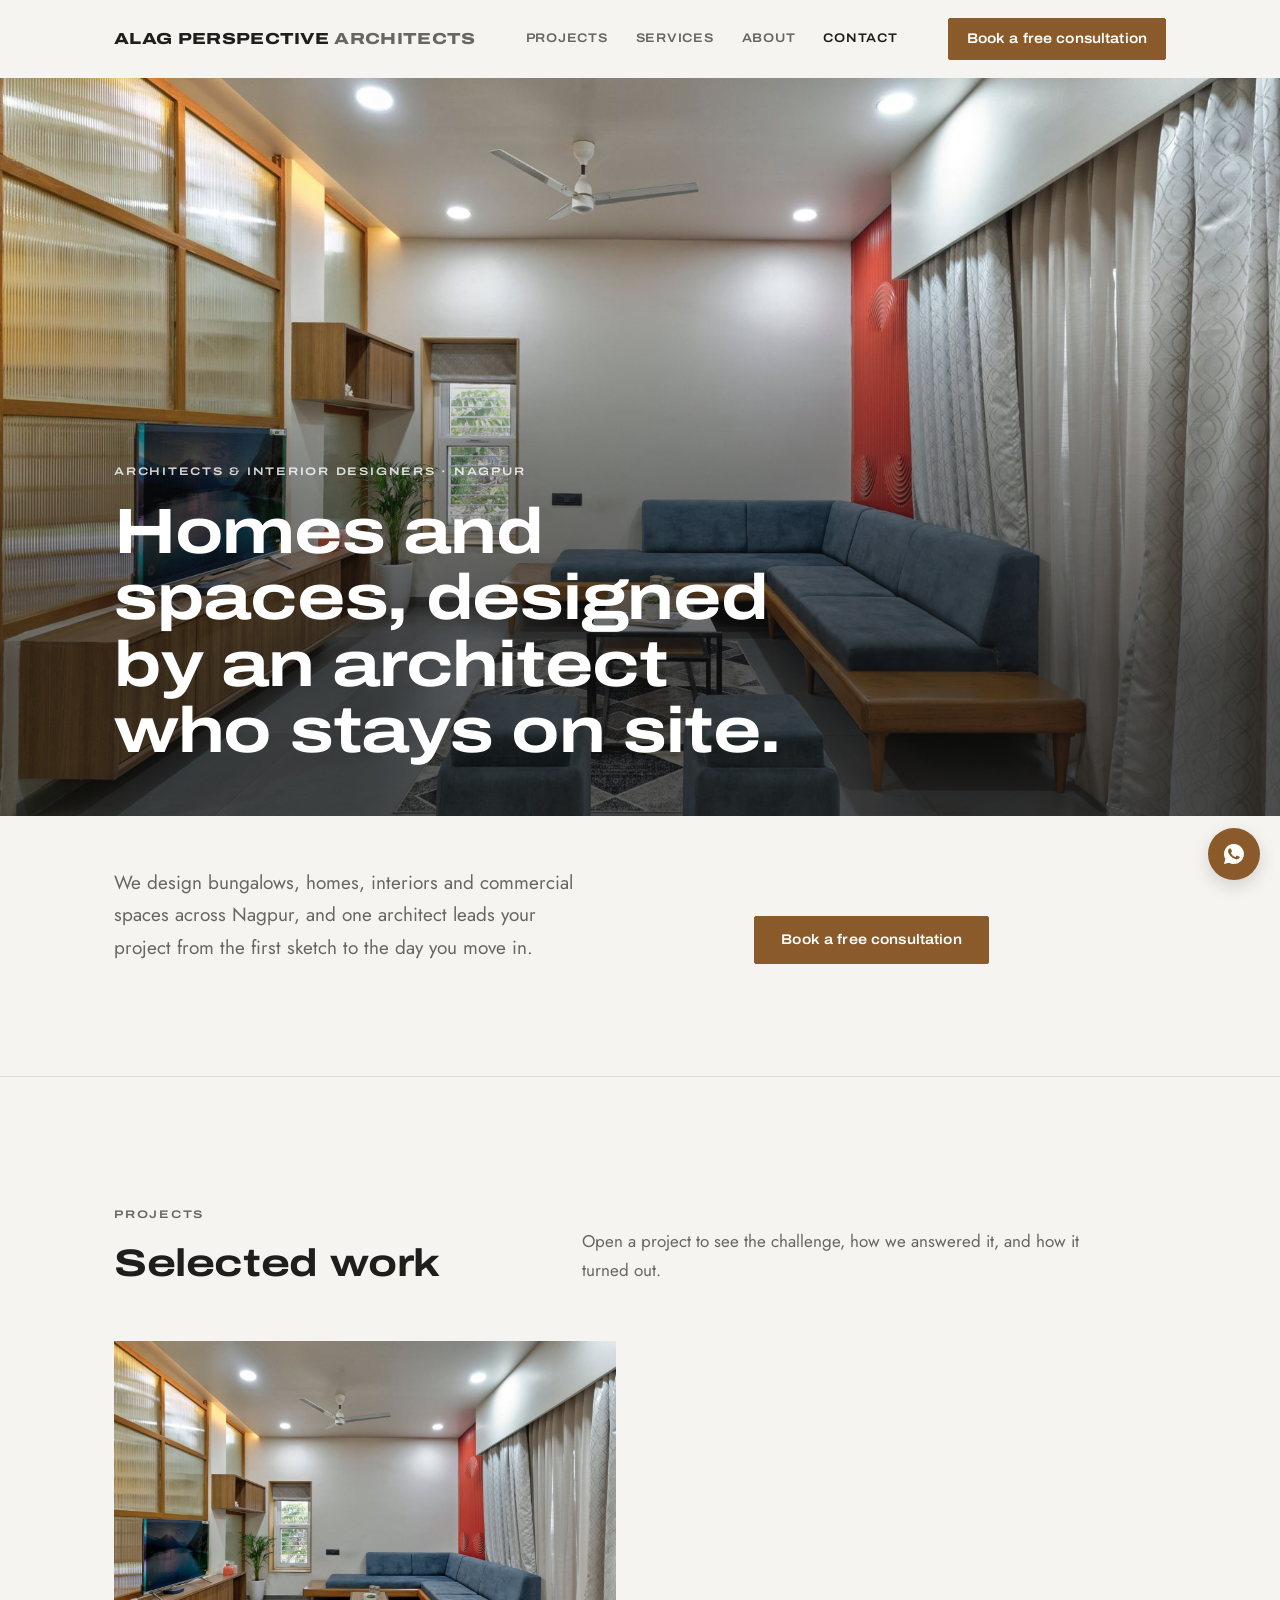
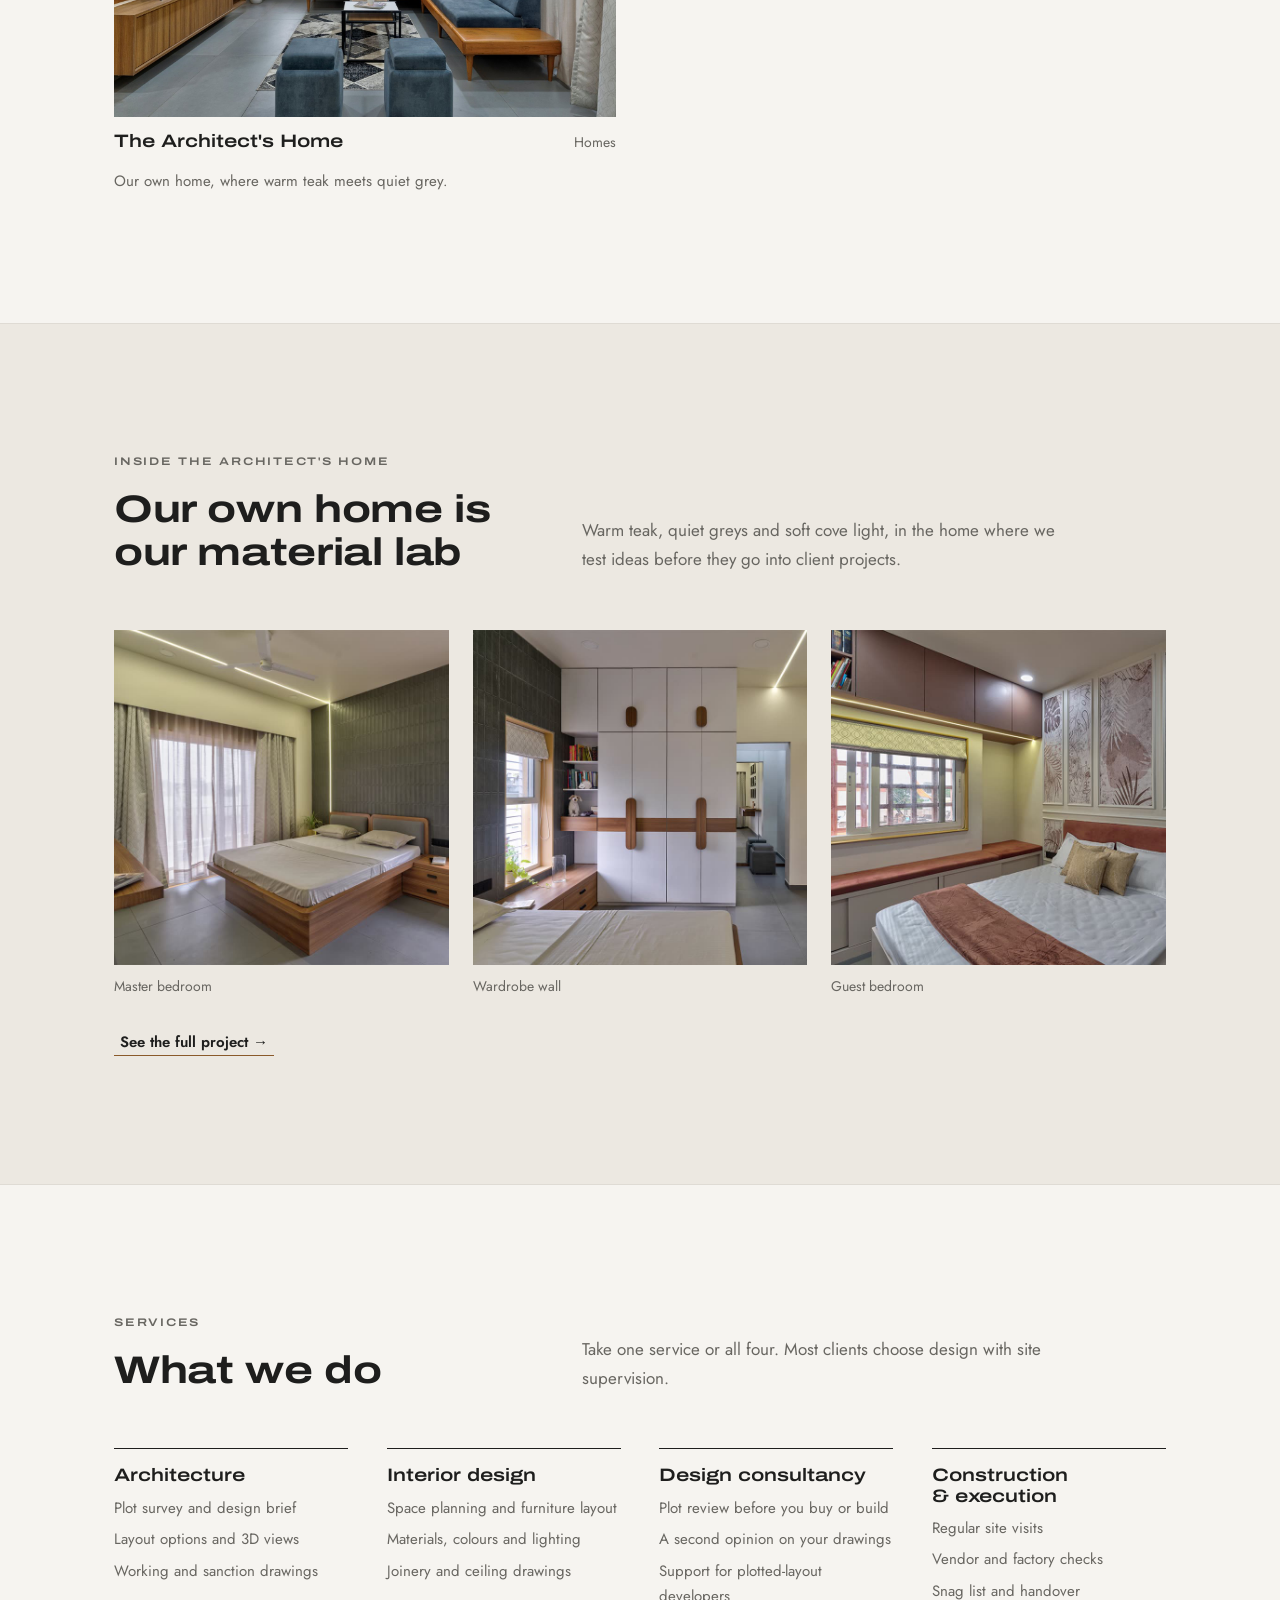
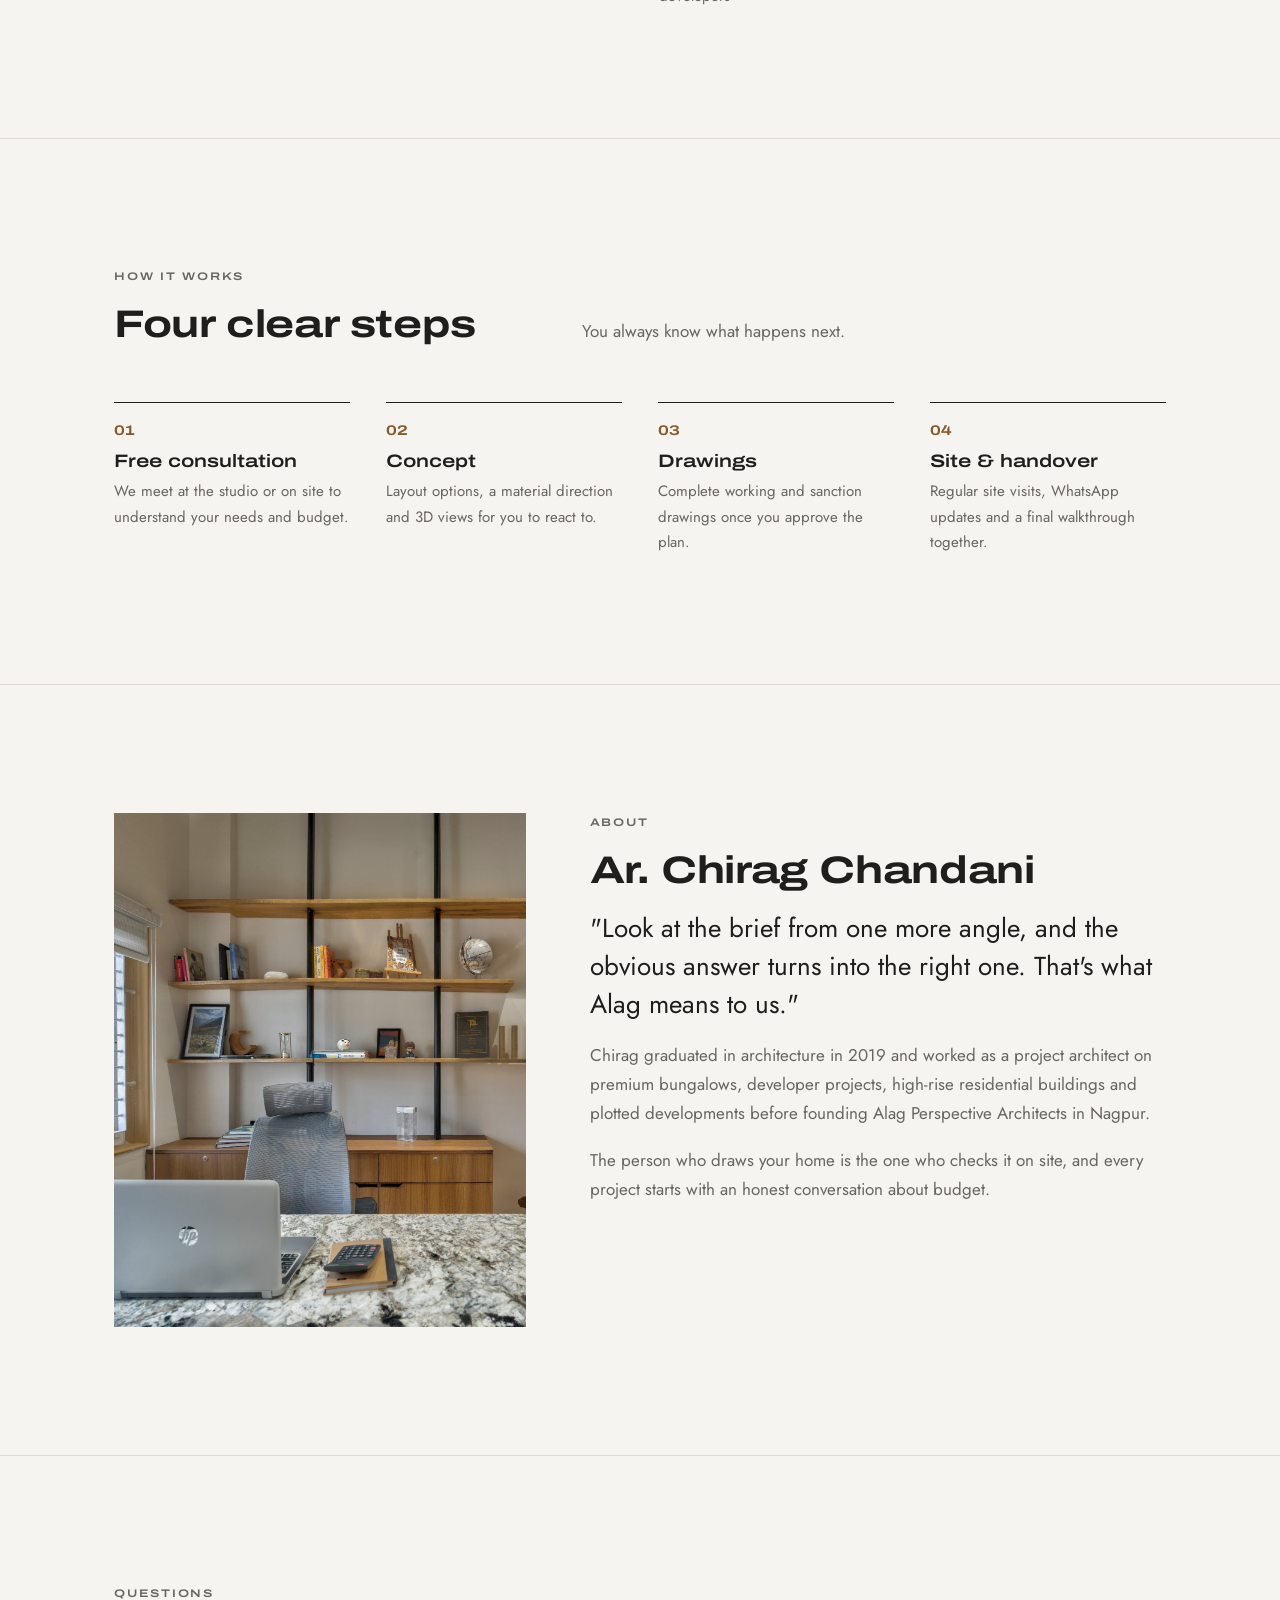
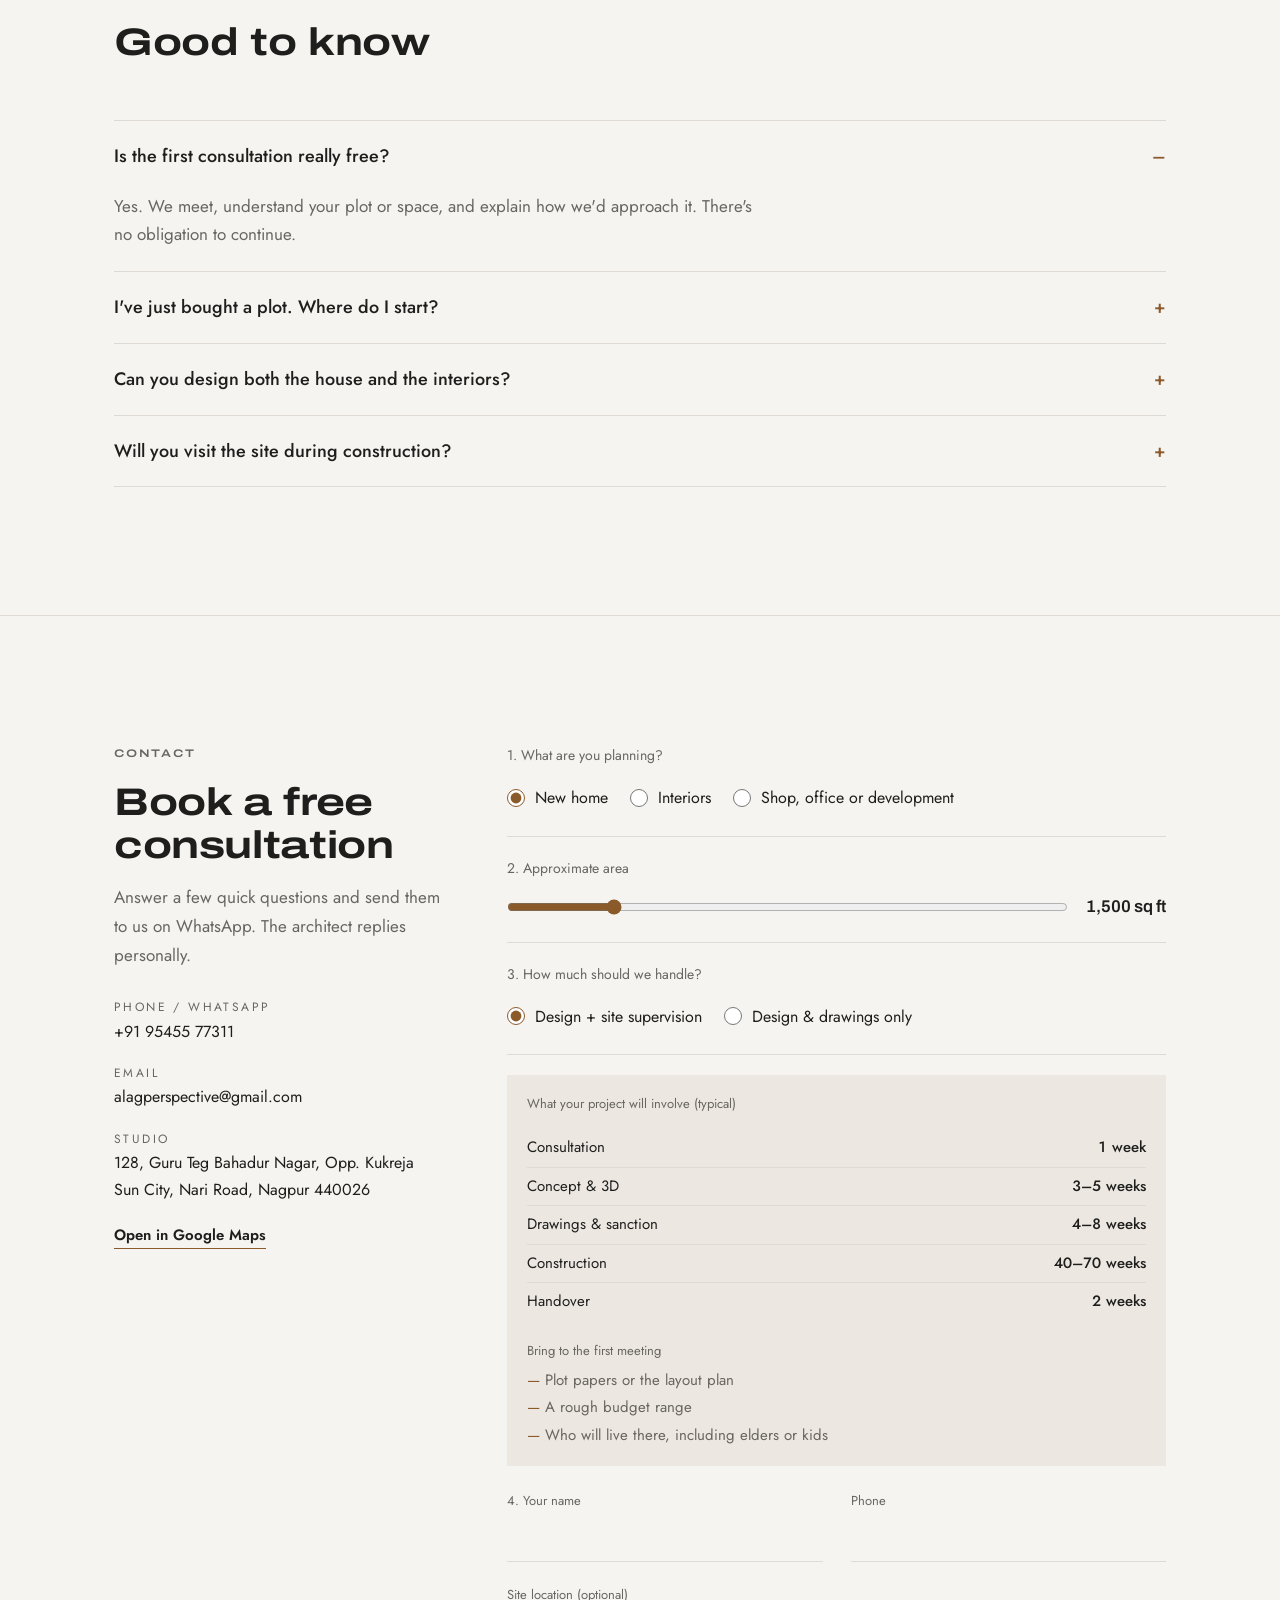
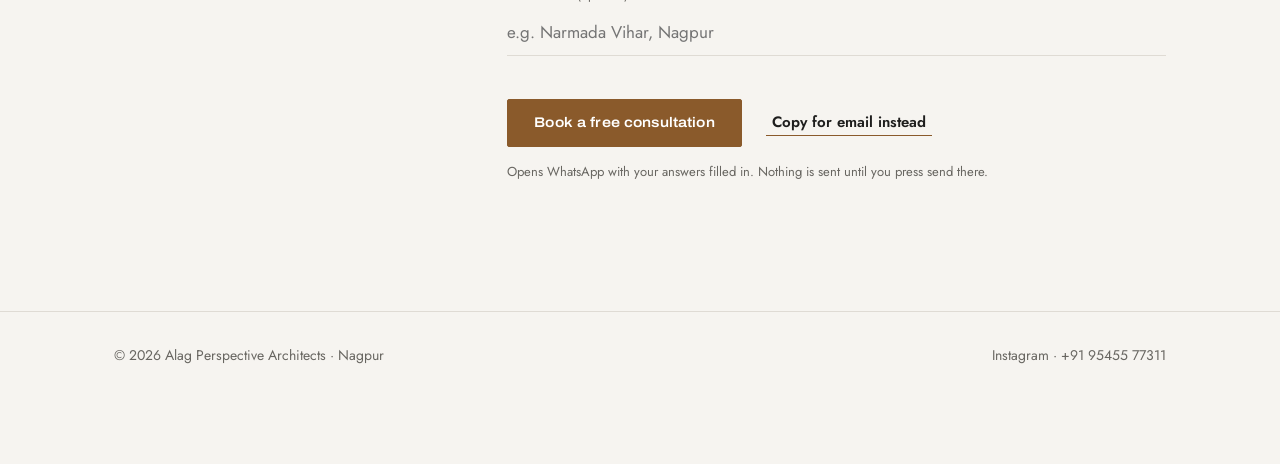
==== commit 545cd151: "Add files via upload" ====
--- a/index.html
+++ b/index.html
@@ -7,40 +7,44 @@
 <meta name="description" content="Alag Perspective Architects, Nagpur: architecture, interiors and site supervision for homes, offices and developers. Book a free consultation.">
 <link rel="preconnect" href="https://fonts.googleapis.com">
 <link rel="preconnect" href="https://fonts.gstatic.com" crossorigin>
-<link rel="stylesheet" href="https://fonts.googleapis.com/css2?family=Questrial&family=Mulish:wght@300;400;600&display=swap">
+<link rel="stylesheet" href="https://fonts.googleapis.com/css2?family=Archivo:wdth,wght@62..125,100..900&family=Jost:wght@400;500&display=swap">
 <style>
 *{margin:0}body{margin:0}img{max-width:100%}[hidden]{display:none!important}
 
 /* ================= CHANGE COLOURS AND FONTS HERE (the :root block below) =================
    Every colour on the site comes from these few lines.
-   Layout: quiet and spacious. One ground (brand beige), brown used only for small accents, hairline rules instead of boxes, one type family pairing, no decoration. */
+   Layout: quiet and spacious. Photos lead; teak is the only accent; Archivo for headings, Jost for text. */
 :root{
-  --ground:#f1e9dd;     /* brand beige */
-  --ink:#2f2619;        /* text */
-  --muted:#7a6d5a;
-  --brown:#775d27;      /* brand earthy brown, accents only */
-  --rule:#d8cbb6;
-  --tone:#e6dccb;       /* image placeholder tone */
-  --tone-line:#d2c4ad;
-  --on-brown:#fbf7f0;
-  --display:"Century Gothic","Questrial","Futura",sans-serif;
-  --body:"Mulish","Century Gothic","Helvetica Neue",Arial,sans-serif;
+  /* Warm minimal, taken from the Architect's Home photos:
+     white walls, black steel, grey floors, teak joinery */
+  --ground:#f6f4f0;     /* warm white wall: page background */
+  --surface:#ece8e1;    /* soft band behind the home videos */
+  --ink:#1e1e1d;        /* black steel: headings and text */
+  --muted:#686661;      /* grey: secondary text */
+  --brown:#8a5a2b;      /* teak: the only accent (buttons, links, numbers) */
+  --rule:#dfdbd4;       /* thin lines between sections */
+  --tone:#e7e3dc;       /* empty photo placeholder */
+  --tone-line:#d4cec4;
+  --on-brown:#ffffff;   /* text on teak buttons */
+  --display:"Archivo","Century Gothic","Arial Black",sans-serif;  /* bold, wide: headings, menu, labels, buttons */
+  --body:"Jost","Century Gothic","Helvetica Neue",Arial,sans-serif;  /* calm: body text */
   --g:clamp(20px,5vw,72px);
 }
 
 *{box-sizing:border-box}
 html{scroll-behavior:smooth}
 @media (prefers-reduced-motion:reduce){html{scroll-behavior:auto}*{transition:none!important;animation:none!important}}
+html,body{overflow-x:clip}
 body{background:var(--ground);color:var(--ink);font-family:var(--body);font-weight:400;font-size:17px;line-height:1.7;-webkit-font-smoothing:antialiased}
 a{color:inherit}
 :focus-visible{outline:2px solid var(--brown);outline-offset:4px}
 .wrap{max-width:1180px;margin:0 auto;padding-inline:var(--g)}
-h1,h2,h3{font-family:var(--display);font-weight:400;margin:0;line-height:1.12;text-wrap:balance}
-h1{font-size:clamp(40px,5.6vw,72px);letter-spacing:-.01em}
-h2{font-size:clamp(30px,3.6vw,44px)}
-h3{font-size:21px}
+h1,h2,h3{font-family:var(--display);font-weight:700;font-stretch:125%;font-variation-settings:"wdth" 125;margin:0;line-height:1.12;text-wrap:balance}
+h1{font-size:clamp(34px,5vw,66px);letter-spacing:-.02em;line-height:1.04}
+h2{font-size:clamp(26px,3vw,40px);letter-spacing:-.01em}
+h3{font-size:18px;font-weight:600;font-stretch:112%}
 p{margin:0}
-.label{display:block;font-family:var(--display);font-size:12px;letter-spacing:.22em;text-transform:uppercase;color:var(--muted);margin-bottom:18px}
+.label{display:block;font-family:var(--display);font-weight:600;font-stretch:125%;font-variation-settings:"wdth" 125;font-size:11px;letter-spacing:.16em;text-transform:uppercase;color:var(--muted);margin-bottom:18px}
 .muted{color:var(--muted)}
 section{padding-block:clamp(72px,10vw,128px);border-top:1px solid var(--rule)}
 .head{display:grid;grid-template-columns:minmax(0,5fr) minmax(0,7fr);gap:clamp(20px,4vw,64px);align-items:end;margin-bottom:clamp(36px,5vw,56px)}
@@ -48,7 +52,7 @@
 @media (max-width:820px){.head{grid-template-columns:1fr}}
 
 /* one button style + one text-link style */
-.btn{font:inherit;font-weight:600;font-size:15px;display:inline-flex;align-items:center;justify-content:center;min-height:48px;padding:0 26px;border:1px solid var(--brown);background:var(--brown);color:var(--on-brown);text-decoration:none;cursor:pointer;border-radius:2px}
+.btn{font:inherit;font-family:var(--display);font-weight:600;font-stretch:112%;font-variation-settings:"wdth" 112;letter-spacing:.01em;font-size:14px;display:inline-flex;align-items:center;justify-content:center;min-height:48px;padding:0 26px;border:1px solid var(--brown);background:var(--brown);color:var(--on-brown);text-decoration:none;cursor:pointer;border-radius:2px}
 .btn:hover{filter:brightness(1.07)}
 .link{font-weight:600;font-size:15px;text-decoration:none;color:var(--ink);border-bottom:1px solid var(--brown);padding-bottom:2px;background:none;border-top:0;border-left:0;border-right:0;cursor:pointer;font-family:inherit}
 .link:hover{color:var(--brown)}
@@ -56,15 +60,16 @@
 /* header */
 .top{position:sticky;top:env(safe-area-inset-top,0px);z-index:30;background:color-mix(in srgb,var(--ground) 94%,transparent);backdrop-filter:blur(10px)}
 .top .wrap{display:flex;align-items:center;justify-content:space-between;gap:20px;padding-block:18px}
-.logo{text-decoration:none;font-family:var(--display);font-size:17px;letter-spacing:.06em}
+.logo{text-decoration:none;font-family:var(--display);font-weight:800;font-stretch:125%;font-variation-settings:"wdth" 125;font-size:16px;letter-spacing:.02em}
 .logo span{color:var(--muted)}
-.menu{display:flex;gap:30px;font-size:14px}
+@media (max-width:440px){.logo{font-size:15px}.logo span{display:none}}
+.menu{display:flex;gap:28px;font-family:var(--display);font-weight:600;font-stretch:112%;font-variation-settings:"wdth" 112;font-size:12.5px;letter-spacing:.06em;text-transform:uppercase}
 .menu a{text-decoration:none;color:var(--muted)}
 .menu a:hover,.menu a.on{color:var(--ink)}
 .burger{display:none}
 @media (max-width:960px){.menu{display:none}.burger{display:inline-flex}}
 .drawer{position:fixed;inset:0;z-index:40;background:var(--ground);padding:calc(env(safe-area-inset-top,0px) + 20px) var(--g) 24px;display:grid;align-content:start}
-.drawer a{padding:18px 0;border-bottom:1px solid var(--rule);font-family:var(--display);font-size:26px;text-decoration:none}
+.drawer a{padding:18px 0;border-bottom:1px solid var(--rule);font-family:var(--display);font-weight:700;font-stretch:125%;font-variation-settings:"wdth" 125;font-size:22px;text-decoration:none}
 .drawer .link{justify-self:end;margin-bottom:12px}
 
 /* placeholder image: quiet tone + faint perspective lines */
@@ -73,25 +78,29 @@
 .ph em{position:absolute;left:14px;bottom:12px;font-style:normal;font-size:12px;color:var(--muted)}
 
 /* hero */
-.hero{padding-block:clamp(40px,7vw,96px) clamp(72px,10vw,128px);border-top:0}
+.hero{padding-block:0 clamp(64px,9vw,112px);border-top:0}
 .hero h1{max-width:16ch}
-.hero .intro{display:grid;grid-template-columns:minmax(0,7fr) minmax(0,5fr);gap:clamp(24px,5vw,72px);align-items:end;margin-top:clamp(28px,4vw,48px)}
+.hero .intro{display:grid;grid-template-columns:minmax(0,7fr) minmax(0,5fr);gap:clamp(24px,5vw,72px);align-items:end;margin-top:clamp(32px,4vw,52px)}
 .hero .intro p{font-size:19px;color:var(--muted);max-width:44ch}
 .hero .ctas{display:flex;flex-wrap:wrap;gap:28px;align-items:center}
-.hero .ph{aspect-ratio:16/8;margin-top:clamp(40px,6vw,72px)}
-.starts{display:grid;grid-template-columns:repeat(3,minmax(0,1fr));margin-top:clamp(40px,6vw,64px);border-top:1px solid var(--rule)}
-.starts a{padding:22px 24px 0 0;text-decoration:none;display:grid;gap:6px}
-.starts a + a{padding-left:24px;border-left:1px solid var(--rule)}
-.starts small{font-size:12px;letter-spacing:.2em;text-transform:uppercase;color:var(--muted)}
-.starts b{font-family:var(--display);font-weight:400;font-size:21px}
-.starts a:hover b{color:var(--brown)}
-@media (max-width:820px){.hero .intro{grid-template-columns:1fr}.hero .ph{aspect-ratio:4/3}.starts{grid-template-columns:1fr}.starts a,.starts a+a{padding:18px 0;border-left:0;border-bottom:1px solid var(--rule)}}
-
+.hero-photo{height:min(82vh,860px);min-height:460px}
+.hero-photo img{z-index:0}
+.hero-over{position:absolute;inset:auto 0 0 0;z-index:2;padding-block:clamp(80px,12vw,160px) clamp(28px,4vw,56px);background:linear-gradient(180deg,rgba(20,20,19,0) 0%,rgba(20,20,19,.62) 70%);color:#fff}
+.hero-over .label{color:rgba(255,255,255,.82)}
+.hero-over h1{color:#fff}
+.hero-photo em{z-index:3;top:14px;bottom:auto}
+@media (max-width:820px){.hero .intro{grid-template-columns:1fr}.hero-photo{height:72vh;min-height:420px}}
+
+/* inside the home: looping videos */
+.inside{background:var(--surface)}
+.reels{display:grid;grid-template-columns:repeat(3,minmax(0,1fr));gap:clamp(12px,2vw,24px)}
+.reels figure{margin:0;display:grid;gap:10px}
+.reels video{width:100%;aspect-ratio:1;object-fit:cover;display:block;background:var(--tone)}
+.reels figcaption{font-size:14px;color:var(--muted)}
+.inside .more{margin-top:28px}
+.case .reels{margin-top:4px}
+@media (max-width:820px){.reels{grid-auto-flow:column;grid-template-columns:none;grid-auto-columns:78%;overflow-x:auto;scroll-snap-type:x mandatory;padding-bottom:8px}.reels figure,.reels video{scroll-snap-align:start}}
 /* projects */
-.filters{display:flex;flex-wrap:wrap;gap:24px;margin-bottom:36px;font-size:15px}
-.filters button{font:inherit;background:none;border:0;padding:0 0 4px;color:var(--muted);cursor:pointer;border-bottom:1px solid transparent}
-.filters button[aria-pressed="true"]{color:var(--ink);border-bottom-color:var(--brown)}
-.filters button:hover{color:var(--ink)}
 .pgrid{display:grid;grid-template-columns:repeat(2,minmax(0,1fr));gap:clamp(36px,5vw,64px) clamp(24px,4vw,48px)}
 .pcard{display:grid;gap:14px;text-align:left;background:none;border:0;padding:0;font:inherit;color:inherit;cursor:pointer;align-content:start}
 .pcard.gone{display:none}
@@ -103,40 +112,34 @@
 .pcard p{color:var(--muted);font-size:15px}
 @media (max-width:700px){.pgrid{grid-template-columns:1fr}}
 
-/* services: plain list */
-.svc{display:grid;grid-template-columns:repeat(2,minmax(0,1fr));gap:0 clamp(24px,5vw,72px)}
-.svc details{border-top:1px solid var(--rule)}
-.svc summary{list-style:none;cursor:pointer;display:flex;justify-content:space-between;gap:16px;align-items:baseline;padding:22px 0}
-.svc summary::-webkit-details-marker{display:none}
-.svc summary span{font-size:14px;color:var(--muted)}
-.svc summary::after{content:"+";color:var(--brown);font-size:20px;line-height:1}
-.svc details[open] summary::after{content:"–"}
-.svc ul{margin:0 0 24px;padding:0;list-style:none;display:grid;gap:6px;color:var(--muted);font-size:15px}
-.svc li::before{content:"— ";color:var(--brown)}
-@media (max-width:760px){.svc{grid-template-columns:1fr}}
-
-/* planner: same ground, two columns, hairlines */
-.planner{display:grid;grid-template-columns:minmax(0,5fr) minmax(0,7fr);gap:clamp(28px,5vw,72px)}
-.q{display:grid;gap:12px;padding-bottom:22px;margin-bottom:22px;border-bottom:1px solid var(--rule)}
+/* services: four columns, always visible */
+.svc{display:grid;grid-template-columns:repeat(4,minmax(0,1fr));gap:clamp(20px,3vw,40px)}
+.svc div{border-top:1px solid var(--ink);padding-top:16px;display:grid;gap:10px;align-content:start}
+.svc ul{margin:0;padding:0;list-style:none;display:grid;gap:6px;color:var(--muted);font-size:15px}
+@media (max-width:960px){.svc{grid-template-columns:repeat(2,minmax(0,1fr))}}
+@media (max-width:520px){.svc{grid-template-columns:1fr}}
+
+/* enquiry form pieces */
+.q{display:grid;gap:12px;padding-bottom:20px;margin-bottom:20px;border-bottom:1px solid var(--rule)}
 .q .lab{font-size:14px;color:var(--muted)}
-.opts{display:flex;flex-wrap:wrap;gap:20px}
-.opts label{cursor:pointer;display:inline-flex;align-items:center;gap:10px;font-size:16px;min-height:32px}
+.opts{display:flex;flex-wrap:wrap;gap:10px 22px}
+.opts label{cursor:pointer;display:inline-flex;align-items:center;gap:10px;font-size:16px;min-height:36px}
 .opts input{accent-color:var(--brown);width:18px;height:18px;margin:0}
 .range{display:flex;align-items:center;gap:18px}
 .range input{flex:1;accent-color:var(--brown)}
-.range output{font-family:var(--display);font-size:20px;min-width:8ch;text-align:right;font-variant-numeric:tabular-nums}
-.result{display:grid;gap:18px}
-.stage{display:grid;grid-template-columns:minmax(0,1fr) auto;gap:16px;padding:10px 0;border-bottom:1px solid var(--rule);font-size:15px}
-.stage b{font-weight:600;font-variant-numeric:tabular-nums;white-space:nowrap}
-.need{margin:0;padding:0;list-style:none;display:grid;gap:4px;font-size:15px;color:var(--muted)}
+.range output{font-family:var(--display);font-weight:600;font-size:17px;min-width:8ch;text-align:right;font-variant-numeric:tabular-nums}
+.result{background:var(--surface);padding:18px 20px;display:grid;gap:14px;margin-bottom:24px}
+.stage{display:grid;grid-template-columns:minmax(0,1fr) auto;gap:16px;padding:6px 0;border-bottom:1px solid var(--rule);font-size:15px}
+.stage:last-child{border-bottom:0}
+.stage b{font-weight:500;font-variant-numeric:tabular-nums;white-space:nowrap}
+.need{margin:0;padding:0;list-style:none;display:grid;gap:2px;font-size:15px;color:var(--muted)}
 .need li::before{content:"— ";color:var(--brown)}
 .small{font-size:13px;color:var(--muted)}
-@media (max-width:860px){.planner{grid-template-columns:1fr}}
 
 /* process: one row of text */
-.steps{display:grid;grid-template-columns:repeat(5,minmax(0,1fr));gap:clamp(16px,3vw,36px)}
+.steps{display:grid;grid-template-columns:repeat(4,minmax(0,1fr));gap:clamp(16px,3vw,36px)}
 .step{display:grid;gap:8px;align-content:start;border-top:1px solid var(--ink);padding-top:16px}
-.step small{font-family:var(--display);color:var(--brown);font-size:14px}
+.step small{font-family:var(--display);font-weight:700;font-stretch:125%;font-variation-settings:"wdth" 125;color:var(--brown);font-size:14px}
 .step p{font-size:15px;color:var(--muted)}
 @media (max-width:960px){.steps{grid-template-columns:repeat(2,minmax(0,1fr))}}
 @media (max-width:520px){.steps{grid-template-columns:1fr}}
@@ -145,23 +148,20 @@
 .about{display:grid;grid-template-columns:minmax(0,5fr) minmax(0,7fr);gap:clamp(28px,5vw,80px);align-items:start}
 .about .ph{aspect-ratio:4/5}
 .about .txt{display:grid;gap:18px;max-width:58ch}
-.about blockquote{margin:0;font-family:var(--display);font-size:clamp(22px,2.2vw,28px);line-height:1.35}
-.why{display:grid;grid-template-columns:repeat(2,minmax(0,1fr));gap:20px 36px;margin-top:12px}
-.why h3{font-size:17px;margin-bottom:4px}
-.why p{font-size:15px;color:var(--muted)}
-@media (max-width:820px){.about{grid-template-columns:1fr}.about .ph{aspect-ratio:4/3}.why{grid-template-columns:1fr}}
+.about blockquote{margin:0;font-family:var(--body);font-weight:400;font-size:clamp(21px,2.1vw,26px);line-height:1.45}
+@media (max-width:820px){.about{grid-template-columns:1fr}.about .ph{aspect-ratio:4/3}}
 
 /* faq */
 .faq details{border-top:1px solid var(--rule)}
 .faq details:last-child{border-bottom:1px solid var(--rule)}
-.faq summary{list-style:none;cursor:pointer;display:flex;justify-content:space-between;gap:16px;padding:20px 0;font-family:var(--display);font-size:19px}
+.faq summary{list-style:none;cursor:pointer;display:flex;justify-content:space-between;gap:16px;padding:20px 0;font-family:var(--body);font-weight:500;font-size:18px}
 .faq summary::-webkit-details-marker{display:none}
 .faq summary::after{content:"+";color:var(--brown)}
 .faq details[open] summary::after{content:"–"}
 .faq details p{padding-bottom:22px;color:var(--muted);max-width:64ch}
 
 /* contact */
-.contact{display:grid;grid-template-columns:minmax(0,5fr) minmax(0,7fr);gap:clamp(28px,5vw,80px)}
+.contact{display:grid;grid-template-columns:minmax(0,4fr) minmax(0,8fr);gap:clamp(28px,5vw,80px)}
 .direct{display:grid;gap:18px;margin-top:28px;font-size:16px}
 .direct small{display:block;font-size:12px;letter-spacing:.2em;text-transform:uppercase;color:var(--muted)}
 .direct span{user-select:all}
@@ -169,13 +169,10 @@
 .f{display:grid;gap:4px;min-width:0}
 .f.full{grid-column:1/-1}
 .f label,.f .lab{font-size:13px;color:var(--muted)}
-.f input,.f select,.f textarea{font:inherit;font-size:17px;color:var(--ink);background:transparent;border:0;border-bottom:1px solid var(--rule);padding:8px 0;border-radius:0;width:100%}
-.f input:focus,.f select:focus,.f textarea:focus{outline:none;border-bottom-color:var(--brown)}
+.f input,.f textarea{font:inherit;font-size:17px;color:var(--ink);background:transparent;border:0;border-bottom:1px solid var(--rule);padding:8px 0;border-radius:0;width:100%}
+.f input:focus,.f textarea:focus{outline:none;border-bottom-color:var(--brown)}
 .f textarea{min-height:80px;resize:vertical}
-.f select option{color:#2f2619}
 .err{color:#a3402a;font-size:14px;min-height:1.2em}
-.out{grid-column:1/-1;border-top:1px solid var(--rule);padding-top:18px;display:grid;gap:14px}
-.out pre{margin:0;white-space:pre-wrap;font-family:var(--body);font-size:15px;color:var(--muted)}
 .row{display:flex;flex-wrap:wrap;gap:24px;align-items:center}
 @media (max-width:860px){.contact{grid-template-columns:1fr}}
 @media (max-width:560px){form{grid-template-columns:1fr}}
@@ -186,6 +183,18 @@
 
 .wa{position:fixed;right:20px;bottom:calc(env(safe-area-inset-bottom,0px) + 20px);z-index:25;width:52px;height:52px;border-radius:50%;background:var(--brown);color:var(--on-brown);display:grid;place-items:center;box-shadow:0 6px 18px rgba(0,0,0,.14)}
 .wa svg{width:24px;height:24px}
+.top .btn{min-height:42px;padding:0 18px}
+@media (max-width:960px){.top .btn{display:none}}
+/* phone bottom bar: WhatsApp + Call */
+.bar{display:none}
+@media (max-width:820px){
+  .wa{display:none}
+  .bar{display:grid;grid-template-columns:1fr 1fr;position:fixed;left:0;right:0;bottom:0;z-index:25;background:var(--ink);padding:10px 12px calc(env(safe-area-inset-bottom,0px) + 10px);gap:10px}
+  .bar a{display:flex;align-items:center;justify-content:center;gap:8px;min-height:46px;text-decoration:none;font-family:var(--display);font-weight:600;font-stretch:112%;font-variation-settings:"wdth" 112;font-size:14px;color:#fff;border:1px solid rgba(255,255,255,.35)}
+  .bar a.primary{background:var(--brown);border-color:var(--brown)}
+  .bar svg{width:18px;height:18px}
+  footer{padding-bottom:110px}
+}
 
 /* case study */
 dialog{border:0;padding:0;width:100vw;max-width:100vw;height:100%;max-height:100%;margin:0;background:var(--ground);color:var(--ink)}
@@ -200,7 +209,7 @@
 .facts dd{margin:0;text-align:right}
 .story{display:grid;grid-template-columns:repeat(3,minmax(0,1fr));gap:clamp(20px,4vw,48px)}
 .story div{border-top:1px solid var(--ink);padding-top:14px;display:grid;gap:8px;align-content:start}
-.story small{font-family:var(--display);color:var(--brown);font-size:14px}
+.story small{font-family:var(--display);font-weight:700;font-stretch:125%;font-variation-settings:"wdth" 125;color:var(--brown);font-size:14px}
 .story p{color:var(--muted)}
 .pair{display:grid;grid-template-columns:1fr 1fr;gap:clamp(16px,3vw,32px)}
 .pair .ph{aspect-ratio:4/3}
@@ -219,140 +228,116 @@
   <div class="wrap">
     <a class="logo" href="#home">ALAG PERSPECTIVE <span>ARCHITECTS</span></a>
     <nav class="menu" aria-label="Main">
-      <a href="#projects">Projects</a><a href="#services">Services</a><a href="#planner">Plan your project</a><a href="#process">Process</a><a href="#about">About</a><a href="#contact">Contact</a>
+      <a href="#projects">Projects</a><a href="#services">Services</a><a href="#about">About</a><a href="#contact">Contact</a>
     </nav>
+    <a class="btn" href="#contact">Book a free consultation</a>
     <button class="link burger" id="burger" type="button" aria-expanded="false" aria-controls="drawer">Menu</button>
   </div>
 </header>
 <div class="drawer" id="drawer" hidden>
   <button class="link" id="dclose" type="button">Close</button>
-  <a href="#projects">Projects</a><a href="#services">Services</a><a href="#planner">Plan your project</a><a href="#process">Process</a><a href="#about">About</a><a href="#faq">FAQ</a><a href="#contact">Contact</a>
+  <a href="#projects">Projects</a><a href="#services">Services</a><a href="#about">About</a><a href="#contact">Contact</a>
+  <a class="btn" href="#contact" style="margin-top:24px;font-size:15px;border:0;color:var(--on-brown)">Book a free consultation</a>
 </div>
 
 <main id="home">
+<!-- 1. HERO -->
 <section class="hero">
-  <div class="wrap">
-    <span class="label">Architects &amp; interior designers · Nagpur</span>
-    <h1>Homes and spaces, designed by an architect who stays on site.</h1>
+  <div class="ph hero-photo" role="img" aria-label="Living room of the Architect's Home, with teak joinery and a fluted-glass partition" data-ph="Living room, the Architect's Home" data-img="images/architects-home-1.jpg">
+    <div class="hero-over"><div class="wrap">
+      <span class="label">Architects &amp; interior designers · Nagpur</span>
+      <h1>Homes and spaces, designed by an architect who stays on site.</h1>
+    </div></div>
+  </div>
+  <div class="wrap">
     <div class="intro">
       <p>We design bungalows, homes, interiors and commercial spaces across Nagpur, and one architect leads your project from the first sketch to the day you move in.</p>
-      <div class="ctas"><a class="btn" href="#contact">Book a free consultation</a><a class="link" href="#projects">See our projects</a></div>
-    </div>
-    <div class="ph" role="img" aria-label="Bungalow designed by Alag Perspective Architects" data-ph="Hero photo · Bungalow on the National Highway" data-img="images/hero.jpg"></div>
-    <nav class="starts" aria-label="Where are you starting?">
-      <a href="#planner" data-path="home"><small>I've bought a plot</small><b>Plan a new home →</b></a>
-      <a href="#planner" data-path="interiors"><small>I have a flat or house</small><b>Plan the interiors →</b></a>
-      <a href="#planner" data-path="commercial"><small>Shop, office or developer</small><b>Plan a commercial project →</b></a>
-    </nav>
-  </div>
-</section>
-
+      <div class="ctas"><a class="btn" href="#contact">Book a free consultation</a></div>
+    </div>
+  </div>
+</section>
+
+<!-- 2. PROJECTS -->
 <section id="projects">
   <div class="wrap">
-    <div class="head"><div><span class="label">Projects</span><h2>Real projects, real problems solved</h2></div><p>Open any project to read the client's challenge, how we answered it, and how it turned out.</p></div>
-    <div class="filters" id="filters" role="group" aria-label="Filter projects"></div>
+    <div class="head"><div><span class="label">Projects</span><h2>Selected work</h2></div><p>Open a project to see the challenge, how we answered it, and how it turned out.</p></div>
     <div class="pgrid" id="pgrid"></div>
   </div>
 </section>
 
+<!-- 3. INSIDE THE ARCHITECT'S HOME -->
+<section id="inside" class="inside">
+  <div class="wrap">
+    <div class="head"><div><span class="label">Inside the Architect's Home</span><h2>Our own home is our material lab</h2></div><p>Warm teak, quiet greys and soft cove light, in the home where we test ideas before they go into client projects.</p></div>
+    <div class="reels">
+      <figure><video src="videos/home-master-bedroom.mp4" poster="videos/home-master-bedroom.jpg" muted loop playsinline autoplay preload="metadata" aria-label="Walk-through of the master bedroom"></video><figcaption>Master bedroom</figcaption></figure>
+      <figure><video src="videos/home-wardrobe.mp4" poster="videos/home-wardrobe.jpg" muted loop playsinline autoplay preload="metadata" aria-label="Walk-through of the wardrobe wall"></video><figcaption>Wardrobe wall</figcaption></figure>
+      <figure><video src="videos/home-guest-bedroom.mp4" poster="videos/home-guest-bedroom.jpg" muted loop playsinline autoplay preload="metadata" aria-label="Walk-through of the guest bedroom"></video><figcaption>Guest bedroom</figcaption></figure>
+    </div>
+    <p class="more"><button class="link" type="button" id="open-home">See the full project →</button></p>
+  </div>
+</section>
+
+<!-- 4. SERVICES -->
 <section id="services">
   <div class="wrap">
-    <div class="head"><div><span class="label">Services</span><h2>What you get when you work with us</h2></div><p>Choose one service or all four. Open each one to see what's included.</p></div>
+    <div class="head"><div><span class="label">Services</span><h2>What we do</h2></div><p>Take one service or all four. Most clients choose design with site supervision.</p></div>
     <div class="svc">
-      <details open><summary><h3>Architecture</h3><span>Homes · bungalows · mixed-use</span></summary><ul>
-        <li>Site visit, plot survey and a written design brief</li><li>Two or three layout options, then a final plan you approve</li><li>3D views before anything is built</li><li>Complete working drawings for site</li><li>Sanction drawings with the required consultants</li></ul></details>
-      <details><summary><h3>Interior design</h3><span>Flats · bungalows · offices</span></summary><ul>
-        <li>Space planning and furniture layout</li><li>Materials, colours and lighting, with samples</li><li>Joinery drawings for wardrobes, kitchens and panelling</li><li>Ceiling and electrical points in one coordinated set</li><li>Styling before handover</li></ul></details>
-      <details><summary><h3>Design consultancy</h3><span>Advice without a full contract</span></summary><ul>
-        <li>Plot and layout review before you buy or build</li><li>A second opinion on drawings you already have</li><li>Planning advice, including Vastu-friendly layouts</li><li>Design support for plotted-layout developers</li></ul></details>
-      <details><summary><h3>Construction &amp; execution</h3><span>Built as drawn</span></summary><ul>
-        <li>Regular site visits against the drawings</li><li>Vendor and factory checks for doors and joinery</li><li>Coordination with contractors and consultants</li><li>Snag list and final walkthrough</li></ul></details>
-    </div>
-  </div>
-</section>
-
-<section id="planner">
-  <div class="wrap planner">
-    <div>
-      <span class="label">Plan your project</span>
-      <h2>See what your project will involve</h2>
-      <p class="muted" style="margin-top:18px;max-width:40ch">Three questions show you the stages, a typical timeline and what to keep ready. Then send it to us as your brief.</p>
-      <p class="small" style="margin-top:18px;max-width:40ch">Timelines are typical ranges and vary with approvals, decisions and site conditions.</p>
-    </div>
-    <div>
-      <div class="q"><span class="lab" id="q1">What are you planning?</span>
-        <div class="opts" role="radiogroup" aria-labelledby="q1">
-          <label><input type="radio" name="ptype" id="pl-home" value="home" checked>New home</label>
-          <label><input type="radio" name="ptype" id="pl-int" value="interiors">Interiors</label>
-          <label><input type="radio" name="ptype" id="pl-com" value="commercial">Commercial</label>
-        </div></div>
-      <div class="q"><label class="lab" for="pl-area">Approximate area</label>
-        <div class="range"><input type="range" id="pl-area" min="500" max="6000" step="100" value="1500"><output id="pl-area-out" for="pl-area">1,500 sq ft</output></div></div>
-      <div class="q"><span class="lab" id="q3">How much should we handle?</span>
-        <div class="opts" role="radiogroup" aria-labelledby="q3">
-          <label><input type="radio" name="scope" id="sc-design" value="design">Design &amp; drawings</label>
-          <label><input type="radio" name="scope" id="sc-full" value="full" checked>Design + site supervision</label>
-        </div></div>
-      <div class="result" aria-live="polite">
-        <div id="pl-stages"></div>
-        <div><p class="small" style="margin-bottom:8px">Keep these ready for the first meeting</p><ul class="need" id="pl-need"></ul></div>
-        <div class="row"><a class="btn" id="pl-wa" target="_blank" rel="noopener">Send this as my brief on WhatsApp</a></div>
-      </div>
-    </div>
-  </div>
-</section>
-
+      <div><h3>Architecture</h3><ul><li>Plot survey and design brief</li><li>Layout options and 3D views</li><li>Working and sanction drawings</li></ul></div>
+      <div><h3>Interior design</h3><ul><li>Space planning and furniture layout</li><li>Materials, colours and lighting</li><li>Joinery and ceiling drawings</li></ul></div>
+      <div><h3>Design consultancy</h3><ul><li>Plot review before you buy or build</li><li>A second opinion on your drawings</li><li>Support for plotted-layout developers</li></ul></div>
+      <div><h3>Construction &amp; execution</h3><ul><li>Regular site visits</li><li>Vendor and factory checks</li><li>Snag list and handover</li></ul></div>
+    </div>
+  </div>
+</section>
+
+<!-- 5. HOW IT WORKS -->
 <section id="process">
   <div class="wrap">
-    <div class="head"><div><span class="label">Process</span><h2>Five clear stages</h2></div><p>You always know what happens next, and what we need from you.</p></div>
+    <div class="head"><div><span class="label">How it works</span><h2>Four clear steps</h2></div><p>You always know what happens next.</p></div>
     <div class="steps">
-      <div class="step"><small>01</small><h3>Consultation</h3><p>We meet at the studio or on site and understand your needs and budget. It's free.</p></div>
+      <div class="step"><small>01</small><h3>Free consultation</h3><p>We meet at the studio or on site to understand your needs and budget.</p></div>
       <div class="step"><small>02</small><h3>Concept</h3><p>Layout options, a material direction and 3D views for you to react to.</p></div>
       <div class="step"><small>03</small><h3>Drawings</h3><p>Complete working and sanction drawings once you approve the plan.</p></div>
-      <div class="step"><small>04</small><h3>On site</h3><p>Regular visits and progress updates on WhatsApp.</p></div>
-      <div class="step"><small>05</small><h3>Handover</h3><p>Snag list, lighting, styling and a final walkthrough together.</p></div>
-    </div>
-  </div>
-</section>
-
+      <div class="step"><small>04</small><h3>Site &amp; handover</h3><p>Regular site visits, WhatsApp updates and a final walkthrough together.</p></div>
+    </div>
+  </div>
+</section>
+
+<!-- 6. ABOUT -->
 <section id="about">
   <div class="wrap about">
-    <div class="ph" role="img" aria-label="Portrait of Ar. Chirag Chandani" data-ph="Portrait · Ar. Chirag Chandani" data-img="images/portrait.jpg"></div>
+    <div class="ph" role="img" aria-label="The study in the Architect's Home, with teak shelves on black steel uprights" data-ph="The study" data-img="images/architects-home-3.jpg"></div>
     <div class="txt">
       <span class="label" style="margin:0">About</span>
       <h2>Ar. Chirag Chandani</h2>
       <blockquote>"Look at the brief from one more angle, and the obvious answer turns into the right one. That's what Alag means to us."</blockquote>
-      <p class="muted">Chirag graduated in architecture in 2019 and worked as a project architect on premium bungalows, developer projects, high-rise residential buildings and plotted developments before founding Alag Perspective Architects in Nagpur. The studio also enters design competitions, including IIA Oasis and the Tiny House competition, to keep its thinking fresh.</p>
-      <div class="why">
-        <div><h3>One architect throughout</h3><p>The person who draws your home checks it on site.</p></div>
-        <div><h3>Drawings made for site</h3><p>Details your contractor can build from without guessing.</p></div>
-        <div><h3>Designed to your budget</h3><p>Every project starts with an honest budget conversation.</p></div>
-        <div><h3>Local and reachable</h3><p>A Nagpur studio, always a WhatsApp away.</p></div>
-      </div>
-    </div>
-  </div>
-</section>
-
+      <p class="muted">Chirag graduated in architecture in 2019 and worked as a project architect on premium bungalows, developer projects, high-rise residential buildings and plotted developments before founding Alag Perspective Architects in Nagpur.</p>
+      <p class="muted">The person who draws your home is the one who checks it on site, and every project starts with an honest conversation about budget.</p>
+    </div>
+  </div>
+</section>
+
+<!-- 7. FAQ -->
 <section id="faq">
   <div class="wrap">
-    <div class="head"><div><span class="label">Questions</span><h2>Before you call us</h2></div><p></p></div>
+    <div class="head"><div><span class="label">Questions</span><h2>Good to know</h2></div><p></p></div>
     <div class="faq">
       <details open><summary>Is the first consultation really free?</summary><p>Yes. We meet, understand your plot or space, and explain how we'd approach it. There's no obligation to continue.</p></details>
       <details><summary>I've just bought a plot. Where do I start?</summary><p>Book a free consultation and bring your plot papers or layout plan. We'll discuss what you can build and suggest next steps before you spend on anything.</p></details>
       <details><summary>Can you design both the house and the interiors?</summary><p>Yes. Doing both together usually saves time and avoids changes on site later.</p></details>
       <details><summary>Will you visit the site during construction?</summary><p>Yes, when you choose design with site supervision. We check work against the drawings and resolve issues with your contractor on the spot.</p></details>
-      <details><summary>Do you help with sanction drawings?</summary><p>Yes. We prepare the drawings needed for sanction and coordinate with the required consultants.</p></details>
-      <details><summary>Do you work outside Nagpur?</summary><p>Yes, across the Nagpur region, including a shop in Lakhni and a bungalow on the National Highway.</p></details>
-    </div>
-  </div>
-</section>
-
+    </div>
+  </div>
+</section>
+
+<!-- 8. BOOK A FREE CONSULTATION (one form) -->
 <section id="contact">
   <div class="wrap contact">
     <div>
       <span class="label">Contact</span>
       <h2>Book a free consultation</h2>
-      <p class="muted" style="margin-top:16px;max-width:38ch">Tell us a little about your project and send it on WhatsApp. The architect replies personally.</p>
+      <p class="muted" style="margin-top:16px;max-width:34ch">Answer a few quick questions and send them to us on WhatsApp. The architect replies personally.</p>
       <div class="direct">
         <div><small>Phone / WhatsApp</small><span>+91 95455 77311</span></div>
         <div><small>Email</small><span>alagperspective@gmail.com</span></div>
@@ -360,18 +345,35 @@
         <div><a class="link" href="https://www.google.com/maps/search/?api=1&query=128+Guru+Teg+Bahadur+Nagar+Nari+Road+Nagpur+440026" target="_blank" rel="noopener">Open in Google Maps</a></div>
       </div>
     </div>
-    <form id="enq" novalidate>
-      <div class="f"><label for="e-name">Your name</label><input id="e-name" autocomplete="name"></div>
-      <div class="f"><label for="e-phone">Phone</label><input id="e-phone" type="tel" autocomplete="tel" inputmode="tel"></div>
-      <div class="f"><label for="e-type">Project</label><select id="e-type"><option>New home / bungalow</option><option>Interiors</option><option>Shop / office / commercial</option><option>Developer / plotted layout</option></select></div>
-      <div class="f"><label for="e-loc">Site location</label><input id="e-loc" placeholder="e.g. Narmada Vihar, Nagpur"></div>
-      <div class="f full"><label for="e-msg">About your project</label><textarea id="e-msg" placeholder="Plot size, family, budget range, best time to meet…"></textarea></div>
-      <div class="f full"><p class="err" id="e-err" role="alert"></p><button class="btn" type="submit">Prepare my message</button></div>
-      <div class="out" id="out" hidden>
-        <pre id="out-text"></pre>
-        <div class="row"><a class="btn" id="wa" target="_blank" rel="noopener">Send on WhatsApp</a><button class="link" type="button" id="copy">Copy for email</button></div>
+    <div>
+      <div class="q"><span class="lab" id="q1">1. What are you planning?</span>
+        <div class="opts" role="radiogroup" aria-labelledby="q1">
+          <label><input type="radio" name="ptype" id="pl-home" value="home" checked>New home</label>
+          <label><input type="radio" name="ptype" id="pl-int" value="interiors">Interiors</label>
+          <label><input type="radio" name="ptype" id="pl-com" value="commercial">Shop, office or development</label>
+        </div></div>
+      <div class="q"><label class="lab" for="pl-area">2. Approximate area</label>
+        <div class="range"><input type="range" id="pl-area" min="500" max="6000" step="100" value="1500"><output id="pl-area-out" for="pl-area">1,500 sq ft</output></div></div>
+      <div class="q"><span class="lab" id="q3">3. How much should we handle?</span>
+        <div class="opts" role="radiogroup" aria-labelledby="q3">
+          <label><input type="radio" name="scope" id="sc-full" value="full" checked>Design + site supervision</label>
+          <label><input type="radio" name="scope" id="sc-design" value="design">Design &amp; drawings only</label>
+        </div></div>
+      <div class="result" aria-live="polite">
+        <span class="small">What your project will involve (typical)</span>
+        <div id="pl-stages"></div>
+        <div><span class="small">Bring to the first meeting</span><ul class="need" id="pl-need" style="margin-top:4px"></ul></div>
       </div>
-    </form>
+      <form id="enq" novalidate>
+        <div class="f"><label for="e-name">4. Your name</label><input id="e-name" autocomplete="name"></div>
+        <div class="f"><label for="e-phone">Phone</label><input id="e-phone" type="tel" autocomplete="tel" inputmode="tel"></div>
+        <div class="f full"><label for="e-loc">Site location (optional)</label><input id="e-loc" placeholder="e.g. Narmada Vihar, Nagpur"></div>
+        <div class="f full"><p class="err" id="e-err" role="alert"></p>
+          <div class="row"><a class="btn" id="send" href="https://wa.me/919545577311" target="_blank" rel="noopener">Book a free consultation</a><button class="link" type="button" id="copy">Copy for email instead</button></div>
+          <p class="small" style="margin-top:10px">Opens WhatsApp with your answers filled in. Nothing is sent until you press send there.</p>
+        </div>
+      </form>
+    </div>
   </div>
 </section>
 </main>
@@ -379,9 +381,13 @@
 <footer><div class="wrap"><span>© 2026 Alag Perspective Architects · Nagpur</span><span><a href="https://www.instagram.com/alag_perspective_architects/" target="_blank" rel="noopener">Instagram</a> · +91 95455 77311</span></div></footer>
 
 <a class="wa" href="https://wa.me/919545577311" target="_blank" rel="noopener" aria-label="Chat on WhatsApp"><svg viewBox="0 0 24 24" aria-hidden="true"><path fill="currentColor" d="M12 2a10 10 0 0 0-8.6 15.1L2 22l5-1.3A10 10 0 1 0 12 2zm5.3 14.1c-.2.6-1.3 1.2-1.8 1.2-.5.1-1 .3-3.4-.7-2.9-1.2-4.7-4.1-4.9-4.3-.1-.2-1.2-1.6-1.2-3s.8-2.2 1-2.5c.3-.3.6-.4.8-.4h.6c.2 0 .4 0 .6.5l.9 2.1c.1.2.1.4 0 .6l-.4.6-.4.5c-.1.1-.3.3-.1.6.2.3.8 1.3 1.7 2.1 1.2 1 2.1 1.4 2.4 1.5.3.1.5.1.6-.1l.9-1c.2-.3.4-.2.6-.1l2 .9c.3.1.5.2.5.3.1.2.1.7-.1 1.2z"/></svg></a>
+<nav class="bar" aria-label="Contact">
+  <a class="primary" href="https://wa.me/919545577311" target="_blank" rel="noopener"><svg viewBox="0 0 24 24" aria-hidden="true"><path fill="currentColor" d="M12 2a10 10 0 0 0-8.6 15.1L2 22l5-1.3A10 10 0 1 0 12 2zm5.3 14.1c-.2.6-1.3 1.2-1.8 1.2-.5.1-1 .3-3.4-.7-2.9-1.2-4.7-4.1-4.9-4.3-.1-.2-1.2-1.6-1.2-3s.8-2.2 1-2.5c.3-.3.6-.4.8-.4h.6c.2 0 .4 0 .6.5l.9 2.1c.1.2.1.4 0 .6l-.4.6-.4.5c-.1.1-.3.3-.1.6.2.3.8 1.3 1.7 2.1 1.2 1 2.1 1.4 2.4 1.5.3.1.5.1.6-.1l.9-1c.2-.3.4-.2.6-.1l2 .9c.3.1.5.2.5.3.1.2.1.7-.1 1.2z"/></svg>WhatsApp</a>
+  <a href="tel:+919545577311"><svg viewBox="0 0 24 24" aria-hidden="true"><path fill="none" stroke="currentColor" stroke-width="2" d="M5 3h4l2 5-2.5 1.5a11 11 0 0 0 6 6L16 13l5 2v4a2 2 0 0 1-2 2A16 16 0 0 1 3 5a2 2 0 0 1 2-2z"/></svg>Call</a>
+</nav>
 
 <dialog id="dlg" aria-labelledby="c-title">
-  <div class="cbar"><div class="wrap"><button class="link" id="c-back" type="button">← All projects</button><a class="btn" href="#contact" id="c-cta">Discuss a similar project</a></div></div>
+  <div class="cbar"><div class="wrap"><button class="link" id="c-back" type="button">← All projects</button><a class="btn" href="#contact" id="c-cta">Book a free consultation</a></div></div>
   <div class="wrap case" id="case"></div>
 </dialog>
 
@@ -390,50 +396,65 @@
 const $=id=>document.getElementById(id);
 const reduce=matchMedia('(prefers-reduced-motion: reduce)').matches;
 
-/* quiet placeholder: faint two-point perspective lines (the brand idea), filled by real photos later */
+/* quiet placeholder: faint perspective lines, replaced by the real photo when it loads */
 function phSvg(seed){const vx=30+(seed*37)%40,vy=42+(seed*13)%16;let g='';
   for(let i=0;i<=10;i++){const x=i*10;g+=`<line x1="${vx}" y1="${vy}" x2="${x}" y2="100"/><line x1="${vx}" y1="${vy}" x2="${x}" y2="0" opacity=".5"/>`}
   return `<svg viewBox="0 0 100 100" preserveAspectRatio="none" aria-hidden="true"><g stroke="var(--tone-line)" stroke-width=".25" vector-effect="non-scaling-stroke">${g}<line x1="0" y1="${vy}" x2="100" y2="${vy}" stroke="var(--brown)" opacity=".35"/></g></svg>`}
 function fillPh(el,seed){el.insertAdjacentHTML('afterbegin',phSvg(seed));if(el.dataset.ph)el.insertAdjacentHTML('beforeend',`<em>${el.dataset.ph}</em>`);
-  /* if a photo with this name exists in /images it replaces the placeholder */
-  if(el.dataset.img){const im=new Image();im.alt='';im.loading='lazy';im.decoding='async';im.style.cssText='position:absolute;inset:0;width:100%;height:100%;object-fit:cover';im.onload=()=>{el.appendChild(im);const e=el.querySelector('em');if(e)e.remove()};im.src=el.dataset.img}}
+  if(el.dataset.img){const im=document.createElement('img');im.alt='';im.loading=el.closest('.hero')?'eager':'lazy';im.decoding='async';im.style.cssText='position:absolute;inset:0;width:100%;height:100%;object-fit:cover;opacity:0;transition:opacity .6s';im.onload=()=>{im.style.opacity=1;const e=el.querySelector('em');if(e)e.remove()};im.onerror=()=>im.remove();im.src=el.dataset.img;el.appendChild(im)}}
 document.querySelectorAll('.ph[data-ph]').forEach((el,i)=>fillPh(el,i+3));
 
-/* projects: data lives in content.js */
-const grid=$('pgrid'),filters=$('filters');
-function filter(c){[...filters.children].forEach(b=>b.setAttribute('aria-pressed',b.dataset.c===c));P.forEach((p,i)=>grid.children[i].classList.toggle('gone',!(c==='All'||p.cat===c)));try{localStorage.setItem('ap4-f',c)}catch(e){}}
-CATS.forEach(c=>{const b=document.createElement('button');b.type='button';b.id='f-'+c.toLowerCase();b.dataset.c=c;b.textContent=c;b.onclick=()=>filter(c);filters.appendChild(b)});
-P.forEach((p,i)=>{const b=document.createElement('button');b.type='button';b.className='pcard';
-  b.innerHTML=`<div class="ph" role="img" aria-label="${p.title}" data-ph="Photo to add" data-img="images/${p.slug}-1.jpg"></div><div class="row"><h3>${p.title}</h3><span>${p.cat}</span></div><p>${p.hook}</p>`;
-  b.onclick=()=>openCase(i);grid.appendChild(b);fillPh(b.querySelector('.ph'),i)});
-let sv='All';try{sv=localStorage.getItem('ap4-f')||'All'}catch(e){}filter(CATS.includes(sv)?sv:'All');
+/* projects: only projects whose main photo exists are shown (data in content.js) */
+const grid=$('pgrid');let shown=[];
+P.forEach((p,i)=>{const b=document.createElement('button');b.type='button';b.className='pcard';b.hidden=true;
+  b.innerHTML=`<div class="ph" role="img" aria-label="${p.title}" data-img="images/${p.slug}-1.jpg"></div><div class="row"><h3>${p.title}</h3><span>${p.cat}</span></div><p>${p.hook}</p>`;
+  b.onclick=()=>openCase(i);grid.appendChild(b);fillPh(b.querySelector('.ph'),i);
+  const t=new Image();t.onload=()=>{b.hidden=false;shown=P.map((_,j)=>j).filter(j=>!grid.children[j].hidden)};t.src=`images/${p.slug}-1.jpg`});
 
 /* case study */
 const dlg=$('dlg');
 function ph(label,cls,seed,img){return `<figure style="margin:0"><div class="ph ${cls}" role="img" aria-label="${label}" data-ph="Photo to add" data-seed="${seed}" data-img="${img}"></div><figcaption class="cap">${label}</figcaption></figure>`}
-function openCase(i){const p=P[i],nx=P[(i+1)%P.length];
-  $('case').innerHTML=`<div class="intro"><div style="display:grid;gap:14px"><span class="label" style="margin:0">${p.cat} · ${p.loc}</span><h1 id="c-title" style="font-size:clamp(36px,5vw,64px)">${p.title}</h1></div>
+function openCase(i){const p=P[i],list=shown.length?shown:[i],nxI=list[(list.indexOf(i)+1)%list.length],nx=P[nxI];
+  $('case').innerHTML=`<div class="intro"><div style="display:grid;gap:14px"><span class="label" style="margin:0">${p.cat} · ${p.loc}</span><h1 id="c-title" style="font-size:clamp(32px,4.6vw,58px)">${p.title}</h1></div>
     <dl class="facts">${p.facts.map(([k,v])=>`<div><dt>${k}</dt><dd>${v}</dd></div>`).join('')}</dl></div>
     ${ph(p.m[0],'big',i+1,`images/${p.slug}-1.jpg`)}
     <div class="story"><div><small>The challenge</small><p>${p.c}</p></div><div><small>Our response</small><p>${p.r}</p></div><div><small>The outcome</small><p>${p.o}</p></div></div>
     <div class="pair">${ph(p.m[1],'',i+2,`images/${p.slug}-2.jpg`)}${ph(p.m[2],'',i+5,`images/${p.slug}-3.jpg`)}</div>
-    <div class="next"><span class="muted">Next: <b style="color:var(--ink);font-weight:600">${nx.title}</b></span><div class="row"><button class="link" type="button" id="c-next">Open next project →</button><a class="btn" href="#contact" id="c-talk">Discuss a similar project</a></div></div>`;
-  $('case').querySelectorAll('.ph').forEach(el=>fillPh(el,+el.dataset.seed));
-  $('c-next').onclick=()=>openCase((i+1)%P.length);$('c-talk').onclick=()=>dlg.close();
+    ${p.video?`<div class="reels">${p.video.map(v=>`<video src="${v}" poster="${v.replace('.mp4','.jpg')}" muted loop playsinline autoplay preload="metadata"></video>`).join('')}</div>`:''}
+    <div class="next">${list.length>1?`<button class="link" type="button" id="c-next">Next project: ${nx.title} →</button>`:'<span></span>'}<a class="btn" href="#contact" id="c-talk">Book a free consultation</a></div>`;
+  $('case').querySelectorAll('.ph').forEach(el=>fillPh(el,+el.dataset.seed));wireVideos($('case'));
+  if($('c-next'))$('c-next').onclick=()=>openCase(nxI);$('c-talk').onclick=()=>dlg.close();
   if(!dlg.open)dlg.showModal();dlg.scrollTop=0}
 $('c-back').onclick=()=>dlg.close();$('c-cta').onclick=()=>dlg.close();
 
-/* planner */
+/* home videos */
+$('open-home').onclick=()=>openCase(Math.max(0,P.findIndex(p=>p.slug==='architects-home')));
+function wireVideos(root){root.querySelectorAll('video').forEach(v=>{
+  if(reduce){v.removeAttribute('autoplay');v.pause();v.controls=true;return}
+  if('IntersectionObserver' in window){new IntersectionObserver(es=>es.forEach(e=>{e.isIntersecting?v.play().catch(()=>{}):v.pause()}),{threshold:.2}).observe(v)}})}
+wireVideos(document);
+
+/* one consultation form: planner answers + name/phone -> one WhatsApp message */
 const fmt=n=>n.toLocaleString('en-IN');
 const wk=(v,a)=>{if(typeof v==='string')return v;const k=Math.min(1.6,Math.max(.8,a/1500));return `${Math.round(v[0]*k)}–${Math.round(v[1]*k)} weeks`};
-function plan(){const type=document.querySelector('input[name=ptype]:checked').value,scope=document.querySelector('input[name=scope]:checked').value,a=+$('pl-area').value,d=PLAN[type];
+const val=id=>$(id).value.trim();
+function message(){const type=document.querySelector('input[name=ptype]:checked').value,scope=document.querySelector('input[name=scope]:checked').value,a=+$('pl-area').value,d=PLAN[type];
+  const L=["Hello Alag Perspective, I'd like a free consultation.",''];
+  if(val('e-name'))L.push(`Name: ${val('e-name')}`);if(val('e-phone'))L.push(`Phone: ${val('e-phone')}`);
+  L.push(`Planning: ${d.t}`,`Area: about ${fmt(a)} sq ft`,`Scope: ${scope==='full'?'Design + site supervision':'Design & drawings only'}`);
+  if(val('e-loc'))L.push(`Site: ${val('e-loc')}`);return L.join('\n')}
+function update(){const type=document.querySelector('input[name=ptype]:checked').value,scope=document.querySelector('input[name=scope]:checked').value,a=+$('pl-area').value,d=PLAN[type];
   $('pl-area-out').textContent=fmt(a)+' sq ft';
   const rows=d.st.filter((s,i)=>scope==='full'||i!==3);
-  $('pl-stages').innerHTML=rows.map(s=>`<div class="stage"><span>${s[0]}</span><b>${wk(s[1],a)}</b></div>`).join('')+(scope==='design'?'<p class="small" style="margin-top:8px">Construction managed by you or your contractor, from our drawings.</p>':'');
-  $('pl-need').innerHTML=d.need.map(x=>`<li>${x}</li>`).join('');
-  $('pl-wa').href='https://wa.me/919545577311?text='+encodeURIComponent(`Hello Alag Perspective, I'd like to discuss a project.\n\nPlanning: ${d.t}\nArea: about ${fmt(a)} sq ft\nScope: ${scope==='full'?'Design + site supervision':'Design & drawings'}\n\nCan we set up a free consultation?`)}
-document.querySelectorAll('#planner input').forEach(el=>el.addEventListener('input',plan));plan();
-document.querySelectorAll('.starts a').forEach(a=>a.addEventListener('click',()=>{$({home:'pl-home',interiors:'pl-int',commercial:'pl-com'}[a.dataset.path]).checked=true;plan()}));
+  $('pl-stages').innerHTML=rows.map(s=>`<div class="stage"><span>${s[0]}</span><b>${wk(s[1],a)}</b></div>`).join('');
+  $('pl-need').innerHTML=d.need.slice(0,3).map(x=>`<li>${x}</li>`).join('');
+  $('send').href='https://wa.me/919545577311?text='+encodeURIComponent(message())}
+document.querySelectorAll('#contact input').forEach(el=>el.addEventListener('input',update));update();
+$('send').addEventListener('click',e=>{if(!val('e-name')){e.preventDefault();$('e-err').textContent='Add your name so we know who to reply to.';$('e-name').focus()}else $('e-err').textContent=''});
+$('enq').addEventListener('submit',e=>{e.preventDefault();$('send').click()});
+$('copy').addEventListener('click',()=>{const b=$('copy'),t=message()+'\n\nTo: alagperspective@gmail.com';
+  const done=()=>{b.textContent='Copied';setTimeout(()=>b.textContent='Copy for email instead',1800)};
+  try{navigator.clipboard.writeText(t).then(done,()=>{b.textContent='Copy failed, email alagperspective@gmail.com'})}catch(e){b.textContent='Copy failed, email alagperspective@gmail.com'}});
 
 /* drawer */
 const drawer=$('drawer'),burger=$('burger');
@@ -445,18 +466,7 @@
 /* active menu */
 const links=[...document.querySelectorAll('.menu a')];
 const no=new IntersectionObserver(es=>es.forEach(e=>{if(e.isIntersecting)links.forEach(l=>l.classList.toggle('on',l.getAttribute('href')==='#'+e.target.id))}),{rootMargin:'-45% 0px -50% 0px'});
-['projects','services','planner','process','about','contact'].forEach(id=>no.observe($(id)));
-
-/* consultation */
-$('enq').addEventListener('submit',e=>{e.preventDefault();const v=id=>$(id).value.trim();
-  if(!v('e-name')){$('e-err').textContent='Add your name so we know who to reply to.';$('e-name').focus();return}$('e-err').textContent='';
-  const L=["Hello Alag Perspective, I'd like a free consultation.",'',`Name: ${v('e-name')}`];
-  if(v('e-phone'))L.push(`Phone: ${v('e-phone')}`);L.push(`Project: ${$('e-type').value}`);if(v('e-loc'))L.push(`Site: ${v('e-loc')}`);if(v('e-msg'))L.push('',v('e-msg'));
-  const t=L.join('\n');$('out-text').textContent=t;$('wa').href='https://wa.me/919545577311?text='+encodeURIComponent(t);$('out').hidden=false;$('out').scrollIntoView({block:'nearest',behavior:reduce?'auto':'smooth'})});
-$('copy').addEventListener('click',()=>{const b=$('copy'),t=$('out-text').textContent+'\n\nTo: alagperspective@gmail.com';
-  const done=()=>{b.textContent='Copied';setTimeout(()=>b.textContent='Copy for email',1800)};
-  const fb=()=>{const r=document.createRange();r.selectNodeContents($('out-text'));const s=getSelection();s.removeAllRanges();s.addRange(r);b.textContent='Selected, press copy'};
-  try{navigator.clipboard.writeText(t).then(done,fb)}catch(e){fb()}});
+['projects','services','about','contact'].forEach(id=>no.observe($(id)));
 </script>
 </body>
 </html>
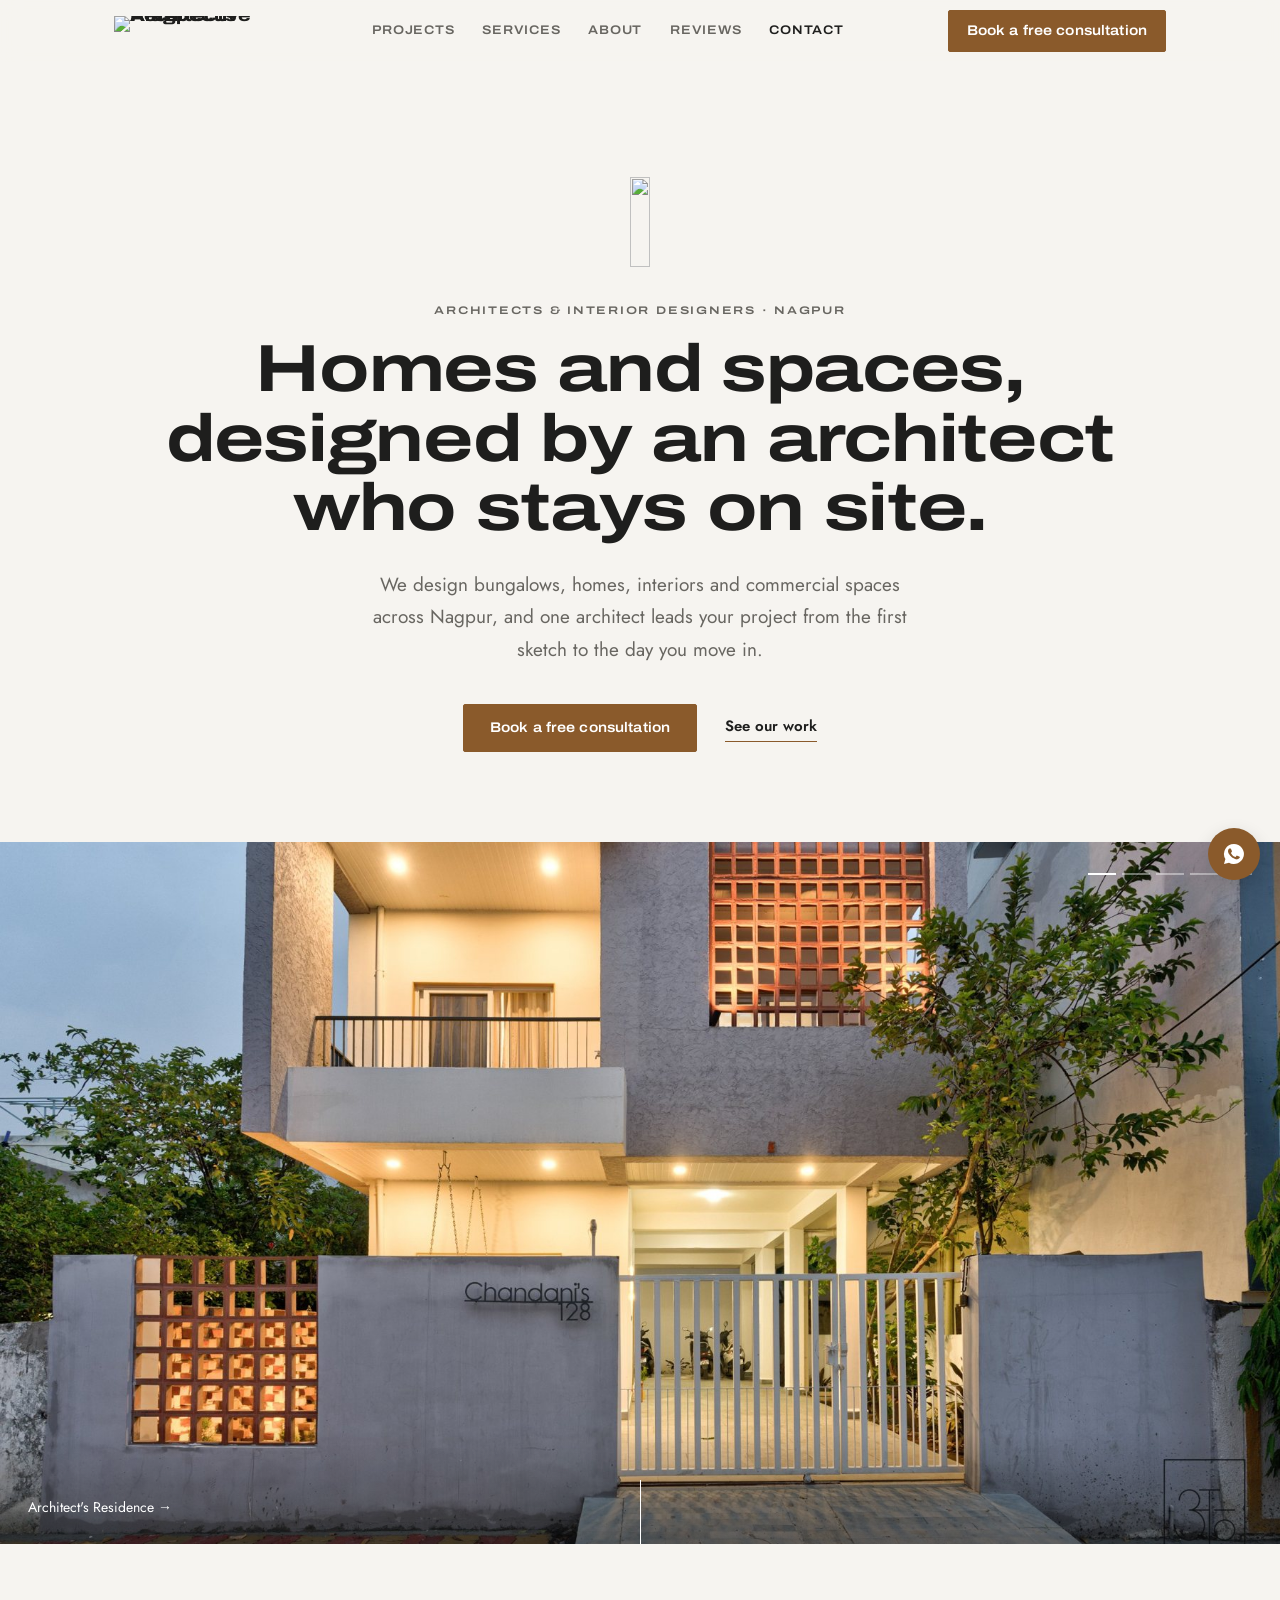
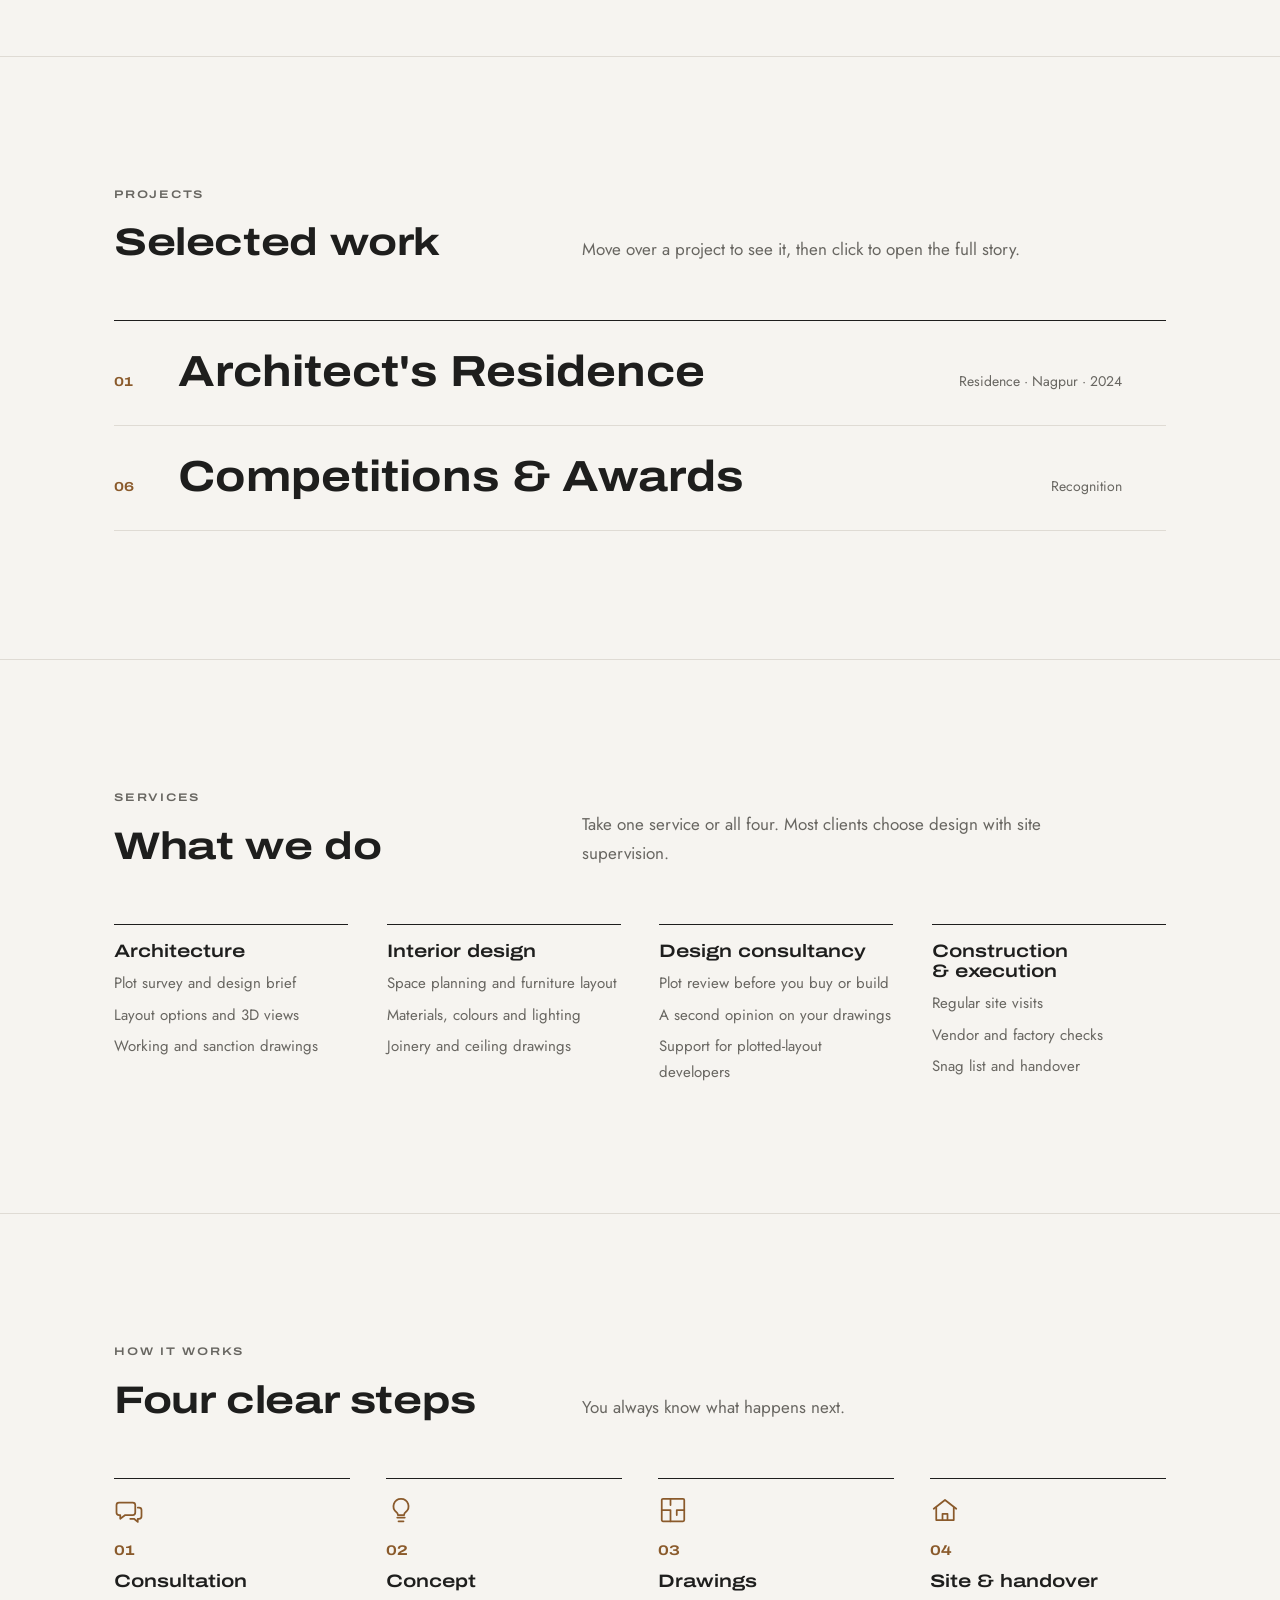
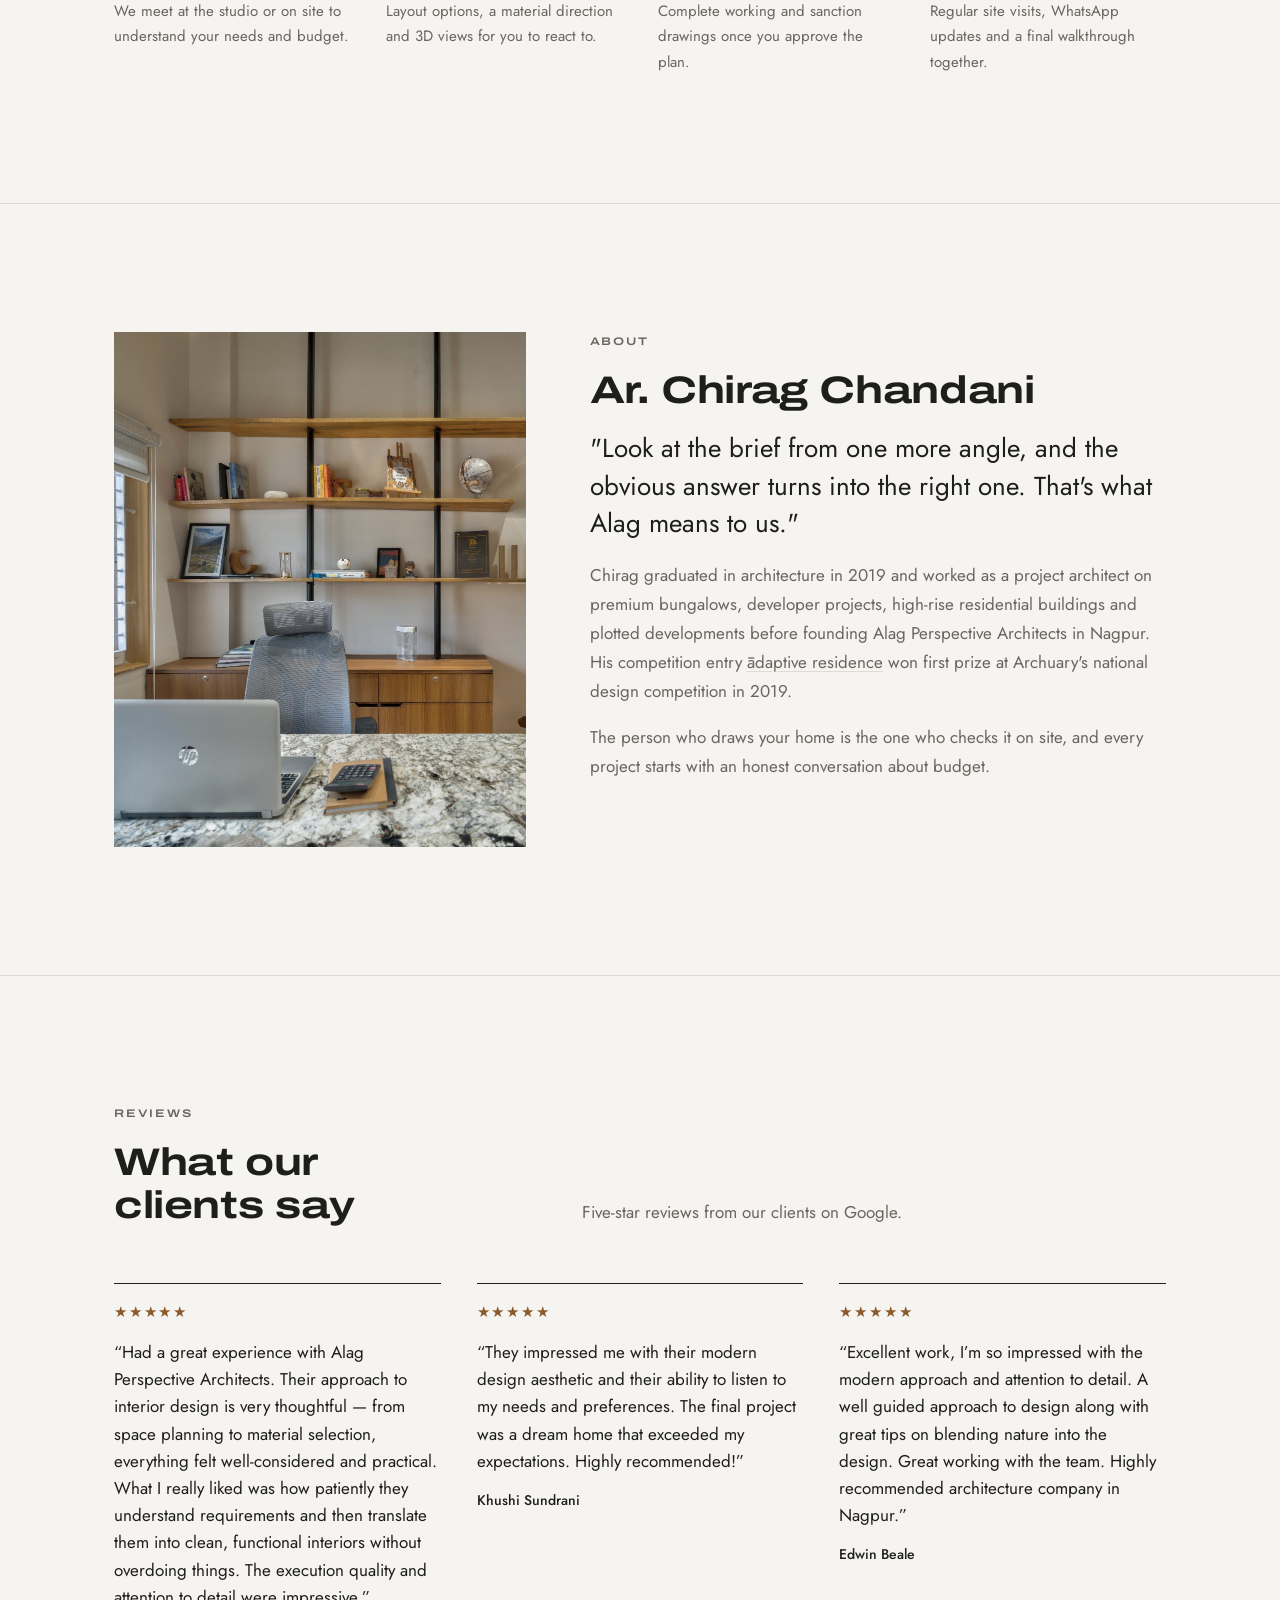
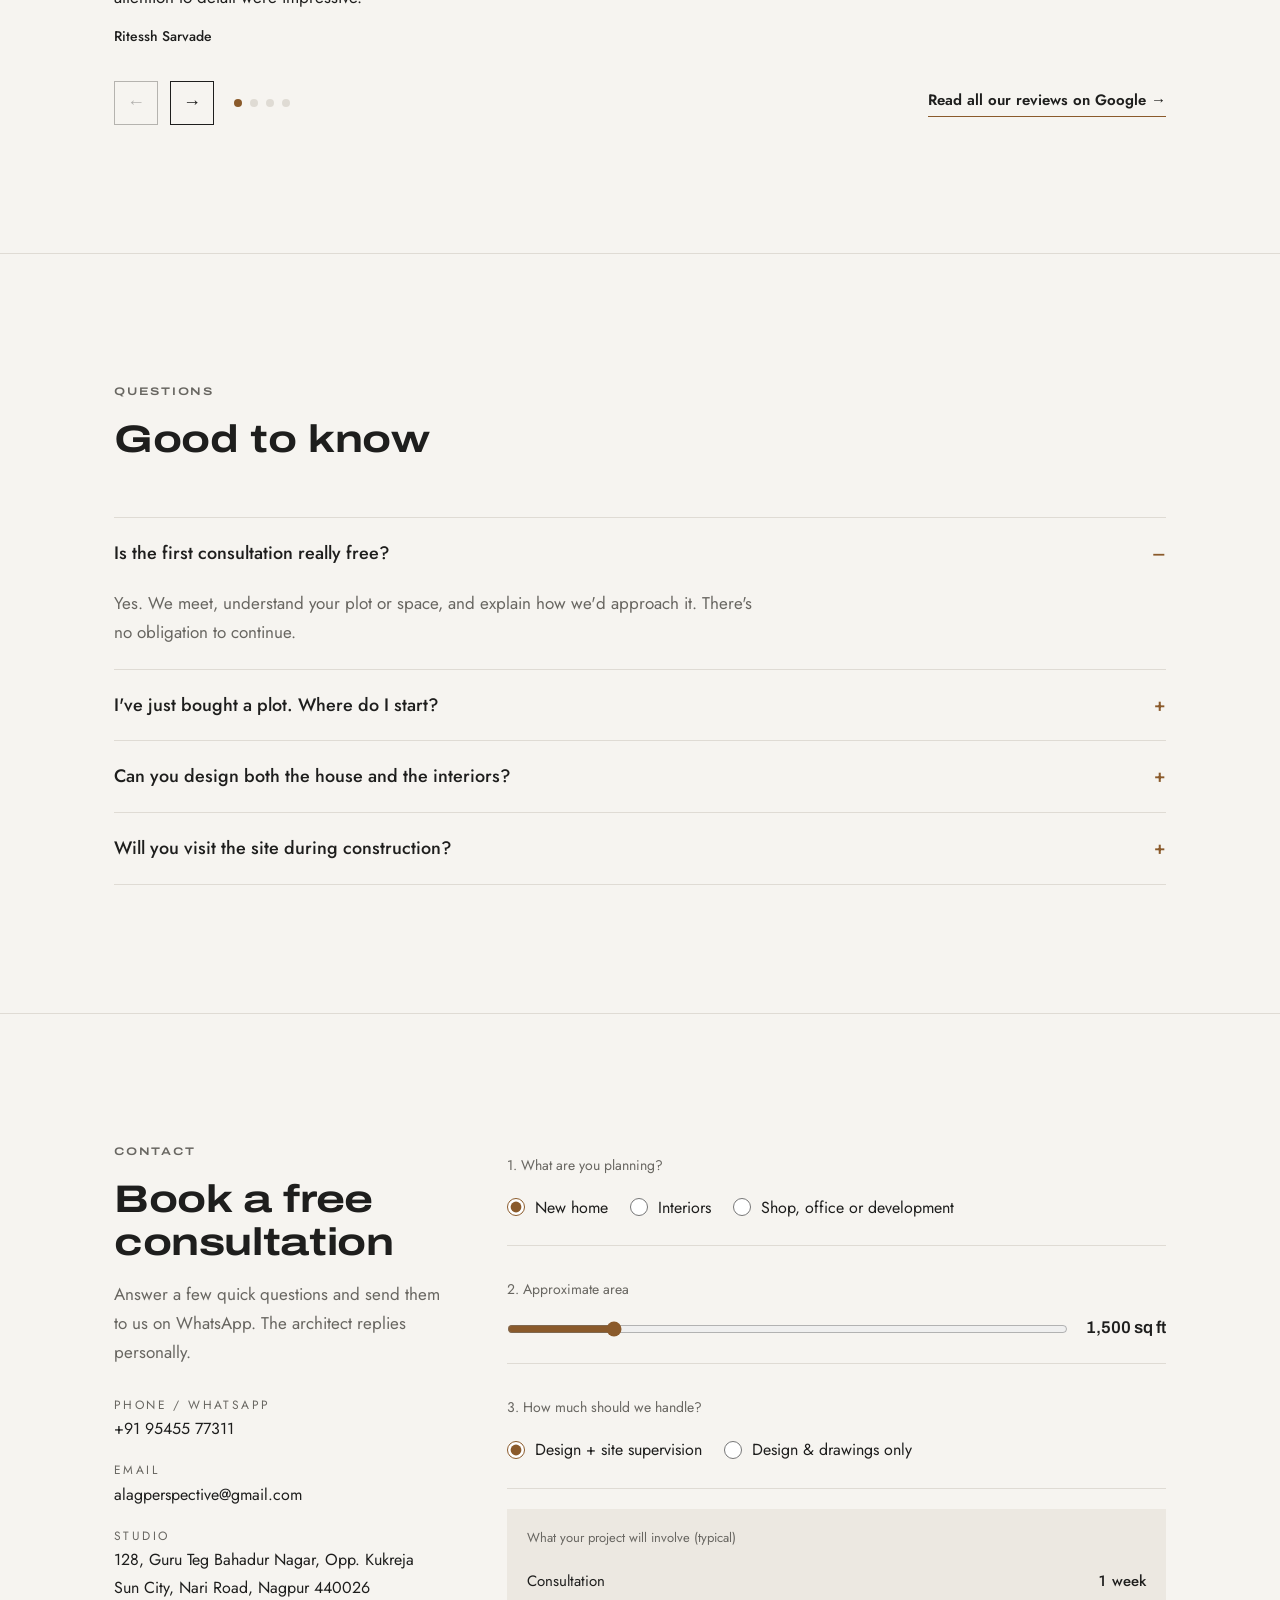
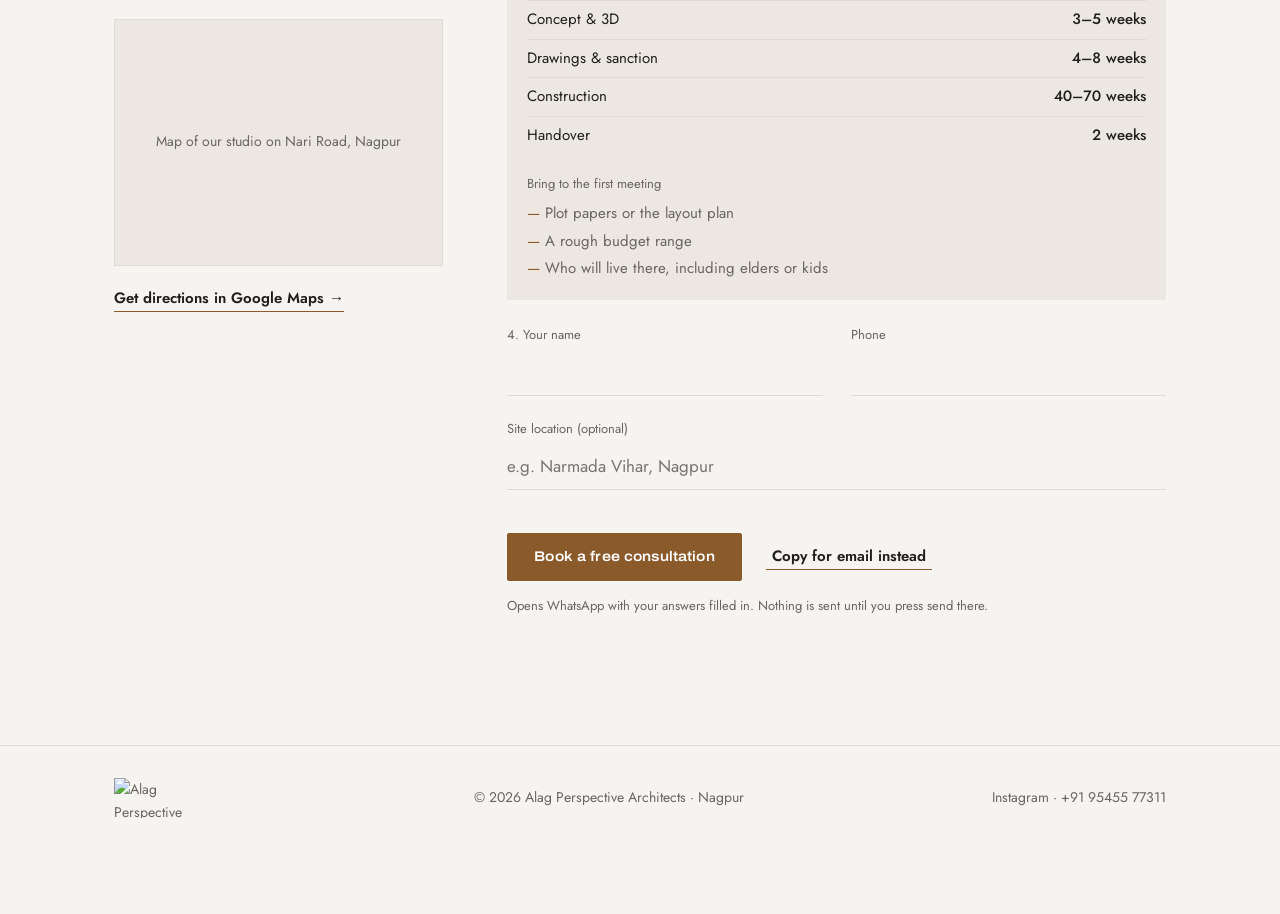
==== commit 2317bd02: "Add files via upload" ====
--- a/index.html
+++ b/index.html
@@ -8,216 +8,10 @@
 <link rel="preconnect" href="https://fonts.googleapis.com">
 <link rel="preconnect" href="https://fonts.gstatic.com" crossorigin>
 <link rel="stylesheet" href="https://fonts.googleapis.com/css2?family=Archivo:wdth,wght@62..125,100..900&family=Jost:wght@400;500&display=swap">
-<style>
-*{margin:0}body{margin:0}img{max-width:100%}[hidden]{display:none!important}
-
-/* ================= CHANGE COLOURS AND FONTS HERE (the :root block below) =================
-   Every colour on the site comes from these few lines.
-   Layout: quiet and spacious. Photos lead; teak is the only accent; Archivo for headings, Jost for text. */
-:root{
-  /* Warm minimal, taken from the Architect's Home photos:
-     white walls, black steel, grey floors, teak joinery */
-  --ground:#f6f4f0;     /* warm white wall: page background */
-  --surface:#ece8e1;    /* soft band behind the home videos */
-  --ink:#1e1e1d;        /* black steel: headings and text */
-  --muted:#686661;      /* grey: secondary text */
-  --brown:#8a5a2b;      /* teak: the only accent (buttons, links, numbers) */
-  --rule:#dfdbd4;       /* thin lines between sections */
-  --tone:#e7e3dc;       /* empty photo placeholder */
-  --tone-line:#d4cec4;
-  --on-brown:#ffffff;   /* text on teak buttons */
-  --display:"Archivo","Century Gothic","Arial Black",sans-serif;  /* bold, wide: headings, menu, labels, buttons */
-  --body:"Jost","Century Gothic","Helvetica Neue",Arial,sans-serif;  /* calm: body text */
-  --g:clamp(20px,5vw,72px);
-}
-
-*{box-sizing:border-box}
-html{scroll-behavior:smooth}
-@media (prefers-reduced-motion:reduce){html{scroll-behavior:auto}*{transition:none!important;animation:none!important}}
-html,body{overflow-x:clip}
-body{background:var(--ground);color:var(--ink);font-family:var(--body);font-weight:400;font-size:17px;line-height:1.7;-webkit-font-smoothing:antialiased}
-a{color:inherit}
-:focus-visible{outline:2px solid var(--brown);outline-offset:4px}
-.wrap{max-width:1180px;margin:0 auto;padding-inline:var(--g)}
-h1,h2,h3{font-family:var(--display);font-weight:700;font-stretch:125%;font-variation-settings:"wdth" 125;margin:0;line-height:1.12;text-wrap:balance}
-h1{font-size:clamp(34px,5vw,66px);letter-spacing:-.02em;line-height:1.04}
-h2{font-size:clamp(26px,3vw,40px);letter-spacing:-.01em}
-h3{font-size:18px;font-weight:600;font-stretch:112%}
-p{margin:0}
-.label{display:block;font-family:var(--display);font-weight:600;font-stretch:125%;font-variation-settings:"wdth" 125;font-size:11px;letter-spacing:.16em;text-transform:uppercase;color:var(--muted);margin-bottom:18px}
-.muted{color:var(--muted)}
-section{padding-block:clamp(72px,10vw,128px);border-top:1px solid var(--rule)}
-.head{display:grid;grid-template-columns:minmax(0,5fr) minmax(0,7fr);gap:clamp(20px,4vw,64px);align-items:end;margin-bottom:clamp(36px,5vw,56px)}
-.head p{color:var(--muted);max-width:50ch}
-@media (max-width:820px){.head{grid-template-columns:1fr}}
-
-/* one button style + one text-link style */
-.btn{font:inherit;font-family:var(--display);font-weight:600;font-stretch:112%;font-variation-settings:"wdth" 112;letter-spacing:.01em;font-size:14px;display:inline-flex;align-items:center;justify-content:center;min-height:48px;padding:0 26px;border:1px solid var(--brown);background:var(--brown);color:var(--on-brown);text-decoration:none;cursor:pointer;border-radius:2px}
-.btn:hover{filter:brightness(1.07)}
-.link{font-weight:600;font-size:15px;text-decoration:none;color:var(--ink);border-bottom:1px solid var(--brown);padding-bottom:2px;background:none;border-top:0;border-left:0;border-right:0;cursor:pointer;font-family:inherit}
-.link:hover{color:var(--brown)}
-
-/* header */
-.top{position:sticky;top:env(safe-area-inset-top,0px);z-index:30;background:color-mix(in srgb,var(--ground) 94%,transparent);backdrop-filter:blur(10px)}
-.top .wrap{display:flex;align-items:center;justify-content:space-between;gap:20px;padding-block:18px}
-.logo{text-decoration:none;font-family:var(--display);font-weight:800;font-stretch:125%;font-variation-settings:"wdth" 125;font-size:16px;letter-spacing:.02em}
-.logo span{color:var(--muted)}
-@media (max-width:440px){.logo{font-size:15px}.logo span{display:none}}
-.menu{display:flex;gap:28px;font-family:var(--display);font-weight:600;font-stretch:112%;font-variation-settings:"wdth" 112;font-size:12.5px;letter-spacing:.06em;text-transform:uppercase}
-.menu a{text-decoration:none;color:var(--muted)}
-.menu a:hover,.menu a.on{color:var(--ink)}
-.burger{display:none}
-@media (max-width:960px){.menu{display:none}.burger{display:inline-flex}}
-.drawer{position:fixed;inset:0;z-index:40;background:var(--ground);padding:calc(env(safe-area-inset-top,0px) + 20px) var(--g) 24px;display:grid;align-content:start}
-.drawer a{padding:18px 0;border-bottom:1px solid var(--rule);font-family:var(--display);font-weight:700;font-stretch:125%;font-variation-settings:"wdth" 125;font-size:22px;text-decoration:none}
-.drawer .link{justify-self:end;margin-bottom:12px}
-
-/* placeholder image: quiet tone + faint perspective lines */
-.ph{position:relative;background:var(--tone);overflow:hidden;max-width:100%}
-.ph svg{position:absolute;inset:0;width:100%;height:100%}
-.ph em{position:absolute;left:14px;bottom:12px;font-style:normal;font-size:12px;color:var(--muted)}
-
-/* hero */
-.hero{padding-block:0 clamp(64px,9vw,112px);border-top:0}
-.hero h1{max-width:16ch}
-.hero .intro{display:grid;grid-template-columns:minmax(0,7fr) minmax(0,5fr);gap:clamp(24px,5vw,72px);align-items:end;margin-top:clamp(32px,4vw,52px)}
-.hero .intro p{font-size:19px;color:var(--muted);max-width:44ch}
-.hero .ctas{display:flex;flex-wrap:wrap;gap:28px;align-items:center}
-.hero-photo{height:min(82vh,860px);min-height:460px}
-.hero-photo img{z-index:0}
-.hero-over{position:absolute;inset:auto 0 0 0;z-index:2;padding-block:clamp(80px,12vw,160px) clamp(28px,4vw,56px);background:linear-gradient(180deg,rgba(20,20,19,0) 0%,rgba(20,20,19,.62) 70%);color:#fff}
-.hero-over .label{color:rgba(255,255,255,.82)}
-.hero-over h1{color:#fff}
-.hero-photo em{z-index:3;top:14px;bottom:auto}
-@media (max-width:820px){.hero .intro{grid-template-columns:1fr}.hero-photo{height:72vh;min-height:420px}}
-
-/* inside the home: looping videos */
-.inside{background:var(--surface)}
-.reels{display:grid;grid-template-columns:repeat(3,minmax(0,1fr));gap:clamp(12px,2vw,24px)}
-.reels figure{margin:0;display:grid;gap:10px}
-.reels video{width:100%;aspect-ratio:1;object-fit:cover;display:block;background:var(--tone)}
-.reels figcaption{font-size:14px;color:var(--muted)}
-.inside .more{margin-top:28px}
-.case .reels{margin-top:4px}
-@media (max-width:820px){.reels{grid-auto-flow:column;grid-template-columns:none;grid-auto-columns:78%;overflow-x:auto;scroll-snap-type:x mandatory;padding-bottom:8px}.reels figure,.reels video{scroll-snap-align:start}}
-/* projects */
-.pgrid{display:grid;grid-template-columns:repeat(2,minmax(0,1fr));gap:clamp(36px,5vw,64px) clamp(24px,4vw,48px)}
-.pcard{display:grid;gap:14px;text-align:left;background:none;border:0;padding:0;font:inherit;color:inherit;cursor:pointer;align-content:start}
-.pcard.gone{display:none}
-.pcard .ph{aspect-ratio:4/3}
-.pcard .ph svg{transition:transform 1s cubic-bezier(.2,.7,.2,1)}
-.pcard:hover .ph svg{transform:scale(1.03)}
-.pcard .row{display:flex;justify-content:space-between;gap:16px;align-items:baseline}
-.pcard .row span{font-size:14px;color:var(--muted);white-space:nowrap}
-.pcard p{color:var(--muted);font-size:15px}
-@media (max-width:700px){.pgrid{grid-template-columns:1fr}}
-
-/* services: four columns, always visible */
-.svc{display:grid;grid-template-columns:repeat(4,minmax(0,1fr));gap:clamp(20px,3vw,40px)}
-.svc div{border-top:1px solid var(--ink);padding-top:16px;display:grid;gap:10px;align-content:start}
-.svc ul{margin:0;padding:0;list-style:none;display:grid;gap:6px;color:var(--muted);font-size:15px}
-@media (max-width:960px){.svc{grid-template-columns:repeat(2,minmax(0,1fr))}}
-@media (max-width:520px){.svc{grid-template-columns:1fr}}
-
-/* enquiry form pieces */
-.q{display:grid;gap:12px;padding-bottom:20px;margin-bottom:20px;border-bottom:1px solid var(--rule)}
-.q .lab{font-size:14px;color:var(--muted)}
-.opts{display:flex;flex-wrap:wrap;gap:10px 22px}
-.opts label{cursor:pointer;display:inline-flex;align-items:center;gap:10px;font-size:16px;min-height:36px}
-.opts input{accent-color:var(--brown);width:18px;height:18px;margin:0}
-.range{display:flex;align-items:center;gap:18px}
-.range input{flex:1;accent-color:var(--brown)}
-.range output{font-family:var(--display);font-weight:600;font-size:17px;min-width:8ch;text-align:right;font-variant-numeric:tabular-nums}
-.result{background:var(--surface);padding:18px 20px;display:grid;gap:14px;margin-bottom:24px}
-.stage{display:grid;grid-template-columns:minmax(0,1fr) auto;gap:16px;padding:6px 0;border-bottom:1px solid var(--rule);font-size:15px}
-.stage:last-child{border-bottom:0}
-.stage b{font-weight:500;font-variant-numeric:tabular-nums;white-space:nowrap}
-.need{margin:0;padding:0;list-style:none;display:grid;gap:2px;font-size:15px;color:var(--muted)}
-.need li::before{content:"— ";color:var(--brown)}
-.small{font-size:13px;color:var(--muted)}
-
-/* process: one row of text */
-.steps{display:grid;grid-template-columns:repeat(4,minmax(0,1fr));gap:clamp(16px,3vw,36px)}
-.step{display:grid;gap:8px;align-content:start;border-top:1px solid var(--ink);padding-top:16px}
-.step small{font-family:var(--display);font-weight:700;font-stretch:125%;font-variation-settings:"wdth" 125;color:var(--brown);font-size:14px}
-.step p{font-size:15px;color:var(--muted)}
-@media (max-width:960px){.steps{grid-template-columns:repeat(2,minmax(0,1fr))}}
-@media (max-width:520px){.steps{grid-template-columns:1fr}}
-
-/* about */
-.about{display:grid;grid-template-columns:minmax(0,5fr) minmax(0,7fr);gap:clamp(28px,5vw,80px);align-items:start}
-.about .ph{aspect-ratio:4/5}
-.about .txt{display:grid;gap:18px;max-width:58ch}
-.about blockquote{margin:0;font-family:var(--body);font-weight:400;font-size:clamp(21px,2.1vw,26px);line-height:1.45}
-@media (max-width:820px){.about{grid-template-columns:1fr}.about .ph{aspect-ratio:4/3}}
-
-/* faq */
-.faq details{border-top:1px solid var(--rule)}
-.faq details:last-child{border-bottom:1px solid var(--rule)}
-.faq summary{list-style:none;cursor:pointer;display:flex;justify-content:space-between;gap:16px;padding:20px 0;font-family:var(--body);font-weight:500;font-size:18px}
-.faq summary::-webkit-details-marker{display:none}
-.faq summary::after{content:"+";color:var(--brown)}
-.faq details[open] summary::after{content:"–"}
-.faq details p{padding-bottom:22px;color:var(--muted);max-width:64ch}
-
-/* contact */
-.contact{display:grid;grid-template-columns:minmax(0,4fr) minmax(0,8fr);gap:clamp(28px,5vw,80px)}
-.direct{display:grid;gap:18px;margin-top:28px;font-size:16px}
-.direct small{display:block;font-size:12px;letter-spacing:.2em;text-transform:uppercase;color:var(--muted)}
-.direct span{user-select:all}
-form{display:grid;grid-template-columns:1fr 1fr;gap:22px 28px;align-content:start}
-.f{display:grid;gap:4px;min-width:0}
-.f.full{grid-column:1/-1}
-.f label,.f .lab{font-size:13px;color:var(--muted)}
-.f input,.f textarea{font:inherit;font-size:17px;color:var(--ink);background:transparent;border:0;border-bottom:1px solid var(--rule);padding:8px 0;border-radius:0;width:100%}
-.f input:focus,.f textarea:focus{outline:none;border-bottom-color:var(--brown)}
-.f textarea{min-height:80px;resize:vertical}
-.err{color:#a3402a;font-size:14px;min-height:1.2em}
-.row{display:flex;flex-wrap:wrap;gap:24px;align-items:center}
-@media (max-width:860px){.contact{grid-template-columns:1fr}}
-@media (max-width:560px){form{grid-template-columns:1fr}}
-
-footer{border-top:1px solid var(--rule);padding-block:32px 96px}
-footer .wrap{display:flex;flex-wrap:wrap;justify-content:space-between;gap:16px;font-size:14px;color:var(--muted)}
-footer a{text-decoration:none}
-
-.wa{position:fixed;right:20px;bottom:calc(env(safe-area-inset-bottom,0px) + 20px);z-index:25;width:52px;height:52px;border-radius:50%;background:var(--brown);color:var(--on-brown);display:grid;place-items:center;box-shadow:0 6px 18px rgba(0,0,0,.14)}
-.wa svg{width:24px;height:24px}
-.top .btn{min-height:42px;padding:0 18px}
-@media (max-width:960px){.top .btn{display:none}}
-/* phone bottom bar: WhatsApp + Call */
-.bar{display:none}
-@media (max-width:820px){
-  .wa{display:none}
-  .bar{display:grid;grid-template-columns:1fr 1fr;position:fixed;left:0;right:0;bottom:0;z-index:25;background:var(--ink);padding:10px 12px calc(env(safe-area-inset-bottom,0px) + 10px);gap:10px}
-  .bar a{display:flex;align-items:center;justify-content:center;gap:8px;min-height:46px;text-decoration:none;font-family:var(--display);font-weight:600;font-stretch:112%;font-variation-settings:"wdth" 112;font-size:14px;color:#fff;border:1px solid rgba(255,255,255,.35)}
-  .bar a.primary{background:var(--brown);border-color:var(--brown)}
-  .bar svg{width:18px;height:18px}
-  footer{padding-bottom:110px}
-}
-
-/* case study */
-dialog{border:0;padding:0;width:100vw;max-width:100vw;height:100%;max-height:100%;margin:0;background:var(--ground);color:var(--ink)}
-dialog::backdrop{background:rgba(0,0,0,.4)}
-.cbar .wrap{display:flex;justify-content:space-between;align-items:center;gap:16px;padding-block:calc(env(safe-area-inset-top,0px) + 18px) 18px}
-.case{display:grid;gap:clamp(32px,5vw,56px);padding-block:12px 80px}
-.case .ph.big{aspect-ratio:16/8}
-.case .intro{display:grid;grid-template-columns:minmax(0,7fr) minmax(0,5fr);gap:clamp(24px,5vw,72px);align-items:end}
-.facts{margin:0;display:grid;gap:0}
-.facts div{display:flex;justify-content:space-between;gap:16px;padding:10px 0;border-bottom:1px solid var(--rule);font-size:15px}
-.facts dt{color:var(--muted)}
-.facts dd{margin:0;text-align:right}
-.story{display:grid;grid-template-columns:repeat(3,minmax(0,1fr));gap:clamp(20px,4vw,48px)}
-.story div{border-top:1px solid var(--ink);padding-top:14px;display:grid;gap:8px;align-content:start}
-.story small{font-family:var(--display);font-weight:700;font-stretch:125%;font-variation-settings:"wdth" 125;color:var(--brown);font-size:14px}
-.story p{color:var(--muted)}
-.pair{display:grid;grid-template-columns:1fr 1fr;gap:clamp(16px,3vw,32px)}
-.pair .ph{aspect-ratio:4/3}
-.cap{font-size:14px;color:var(--muted);margin-top:8px}
-.next{display:flex;flex-wrap:wrap;justify-content:space-between;align-items:center;gap:20px;border-top:1px solid var(--rule);padding-top:28px}
-@media (max-width:760px){.case .intro,.story,.pair{grid-template-columns:1fr}.case .ph.big{aspect-ratio:4/3}}
-</style>
-<link rel="icon" href="data:image/svg+xml,%3Csvg xmlns=%22http://www.w3.org/2000/svg%22 viewBox=%220 0 32 32%22%3E%3Crect width=%2232%22 height=%2232%22 rx=%224%22 fill=%22%23775d27%22/%3E%3Cpath d=%22M4 28 L16 12 L28 28%22 fill=%22none%22 stroke=%22%23f1e9dd%22 stroke-width=%222%22/%3E%3C/svg%3E">
+<link rel="stylesheet" href="style.css">
+<link rel="icon" type="image/png" href="images/favicon.png">
+<link rel="apple-touch-icon" href="images/apple-touch-icon.png">
+<meta property="og:image" content="https://www.alagperspectivearchitect.in/images/hero.jpg">
 <meta property="og:title" content="Alag Perspective Architects, Nagpur">
 <meta property="og:description" content="Architecture, interiors and site supervision in Nagpur. Book a free consultation.">
 <meta property="og:type" content="website">
@@ -226,9 +20,9 @@
 <body>
 <header class="top">
   <div class="wrap">
-    <a class="logo" href="#home">ALAG PERSPECTIVE <span>ARCHITECTS</span></a>
+    <a class="logo" href="#home"><img src="images/logo-name.png" alt="Alag Perspective Architects" width="494" height="96"></a>
     <nav class="menu" aria-label="Main">
-      <a href="#projects">Projects</a><a href="#services">Services</a><a href="#about">About</a><a href="#contact">Contact</a>
+      <a href="#projects">Projects</a><a href="#services">Services</a><a href="#about">About</a><a href="#reviews" class="rv-link" hidden>Reviews</a><a href="#contact">Contact</a>
     </nav>
     <a class="btn" href="#contact">Book a free consultation</a>
     <button class="link burger" id="burger" type="button" aria-expanded="false" aria-controls="drawer">Menu</button>
@@ -236,45 +30,31 @@
 </header>
 <div class="drawer" id="drawer" hidden>
   <button class="link" id="dclose" type="button">Close</button>
-  <a href="#projects">Projects</a><a href="#services">Services</a><a href="#about">About</a><a href="#contact">Contact</a>
+  <a href="#projects">Projects</a><a href="#services">Services</a><a href="#about">About</a><a href="#reviews" class="rv-link" hidden>Reviews</a><a href="#contact">Contact</a>
   <a class="btn" href="#contact" style="margin-top:24px;font-size:15px;border:0;color:var(--on-brown)">Book a free consultation</a>
 </div>
 
 <main id="home">
-<!-- 1. HERO -->
+<!-- 1. HERO: text first (logo mark, headline, one line), then the photo -->
 <section class="hero">
-  <div class="ph hero-photo" role="img" aria-label="Living room of the Architect's Home, with teak joinery and a fluted-glass partition" data-ph="Living room, the Architect's Home" data-img="images/architects-home-1.jpg">
-    <div class="hero-over"><div class="wrap">
-      <span class="label">Architects &amp; interior designers · Nagpur</span>
-      <h1>Homes and spaces, designed by an architect who stays on site.</h1>
-    </div></div>
-  </div>
-  <div class="wrap">
-    <div class="intro">
-      <p>We design bungalows, homes, interiors and commercial spaces across Nagpur, and one architect leads your project from the first sketch to the day you move in.</p>
-      <div class="ctas"><a class="btn" href="#contact">Book a free consultation</a></div>
-    </div>
+  <div class="wrap hero-text">
+    <img class="hero-mark" src="images/logo-mark.png" alt="" width="149" height="240">
+    <span class="label">Architects &amp; interior designers &middot; Nagpur</span>
+    <h1>Homes and spaces, designed by an architect who stays on site.</h1>
+    <p>We design bungalows, homes, interiors and commercial spaces across Nagpur, and one architect leads your project from the first sketch to the day you move in.</p>
+    <div class="ctas"><a class="btn" href="#contact">Book a free consultation</a><a class="link" href="#projects">See our work</a></div>
+  </div>
+  <div class="hero-photo hero-slides" id="hero-slides" aria-roledescription="carousel" aria-label="Our projects">
+    <figure class="slide on"><img src="images/architects-residence/exterior/1.jpg" alt="Architect's Residence" fetchpriority="high"></figure>
+    <span class="hero-scroll" aria-hidden="true"></span>
   </div>
 </section>
 
 <!-- 2. PROJECTS -->
 <section id="projects">
   <div class="wrap">
-    <div class="head"><div><span class="label">Projects</span><h2>Selected work</h2></div><p>Open a project to see the challenge, how we answered it, and how it turned out.</p></div>
+    <div class="head"><div><span class="label">Projects</span><h2>Selected work</h2></div><p>Move over a project to see it, then click to open the full story.</p></div>
     <div class="pgrid" id="pgrid"></div>
-  </div>
-</section>
-
-<!-- 3. INSIDE THE ARCHITECT'S HOME -->
-<section id="inside" class="inside">
-  <div class="wrap">
-    <div class="head"><div><span class="label">Inside the Architect's Home</span><h2>Our own home is our material lab</h2></div><p>Warm teak, quiet greys and soft cove light, in the home where we test ideas before they go into client projects.</p></div>
-    <div class="reels">
-      <figure><video src="videos/home-master-bedroom.mp4" poster="videos/home-master-bedroom.jpg" muted loop playsinline autoplay preload="metadata" aria-label="Walk-through of the master bedroom"></video><figcaption>Master bedroom</figcaption></figure>
-      <figure><video src="videos/home-wardrobe.mp4" poster="videos/home-wardrobe.jpg" muted loop playsinline autoplay preload="metadata" aria-label="Walk-through of the wardrobe wall"></video><figcaption>Wardrobe wall</figcaption></figure>
-      <figure><video src="videos/home-guest-bedroom.mp4" poster="videos/home-guest-bedroom.jpg" muted loop playsinline autoplay preload="metadata" aria-label="Walk-through of the guest bedroom"></video><figcaption>Guest bedroom</figcaption></figure>
-    </div>
-    <p class="more"><button class="link" type="button" id="open-home">See the full project →</button></p>
   </div>
 </section>
 
@@ -296,10 +76,10 @@
   <div class="wrap">
     <div class="head"><div><span class="label">How it works</span><h2>Four clear steps</h2></div><p>You always know what happens next.</p></div>
     <div class="steps">
-      <div class="step"><small>01</small><h3>Free consultation</h3><p>We meet at the studio or on site to understand your needs and budget.</p></div>
-      <div class="step"><small>02</small><h3>Concept</h3><p>Layout options, a material direction and 3D views for you to react to.</p></div>
-      <div class="step"><small>03</small><h3>Drawings</h3><p>Complete working and sanction drawings once you approve the plan.</p></div>
-      <div class="step"><small>04</small><h3>Site &amp; handover</h3><p>Regular site visits, WhatsApp updates and a final walkthrough together.</p></div>
+      <div class="step"><svg class="step-ico" viewBox="0 0 24 24" aria-hidden="true"><path d="M4 6h11a2 2 0 0 1 2 2v6a2 2 0 0 1-2 2H9l-4 3v-3H4a2 2 0 0 1-2-2V8a2 2 0 0 1 2-2z"/><path d="M19 10h1a2 2 0 0 1 2 2v5a2 2 0 0 1-2 2h-1v2.5L16 19h-3"/></svg><small>01</small><h3>Consultation</h3><p>We meet at the studio or on site to understand your needs and budget.</p></div>
+      <div class="step"><svg class="step-ico" viewBox="0 0 24 24" aria-hidden="true"><path d="M9 18h6M10 21h4"/><path d="M12 3a6 6 0 0 0-3.6 10.8c.7.5 1.1 1.3 1.1 2.2h5c0-.9.4-1.7 1.1-2.2A6 6 0 0 0 12 3z"/></svg><small>02</small><h3>Concept</h3><p>Layout options, a material direction and 3D views for you to react to.</p></div>
+      <div class="step"><svg class="step-ico" viewBox="0 0 24 24" aria-hidden="true"><rect x="3" y="3" width="18" height="18" rx="1"/><path d="M3 12h7v9M10 3v5M15 12h6M15 12v4"/></svg><small>03</small><h3>Drawings</h3><p>Complete working and sanction drawings once you approve the plan.</p></div>
+      <div class="step"><svg class="step-ico" viewBox="0 0 24 24" aria-hidden="true"><path d="M3 11l9-7 9 7"/><path d="M5 10v10h14V10"/><path d="M10 20v-5h4v5"/></svg><small>04</small><h3>Site &amp; handover</h3><p>Regular site visits, WhatsApp updates and a final walkthrough together.</p></div>
     </div>
   </div>
 </section>
@@ -307,13 +87,27 @@
 <!-- 6. ABOUT -->
 <section id="about">
   <div class="wrap about">
-    <div class="ph" role="img" aria-label="The study in the Architect's Home, with teak shelves on black steel uprights" data-ph="The study" data-img="images/architects-home-3.jpg"></div>
+    <div class="ph" role="img" aria-label="The study in the Architect's Home, with teak shelves on black steel uprights" data-ph="The study" data-img="images/about.jpg"></div>
     <div class="txt">
       <span class="label" style="margin:0">About</span>
       <h2>Ar. Chirag Chandani</h2>
       <blockquote>"Look at the brief from one more angle, and the obvious answer turns into the right one. That's what Alag means to us."</blockquote>
-      <p class="muted">Chirag graduated in architecture in 2019 and worked as a project architect on premium bungalows, developer projects, high-rise residential buildings and plotted developments before founding Alag Perspective Architects in Nagpur.</p>
+      <p class="muted">Chirag graduated in architecture in 2019 and worked as a project architect on premium bungalows, developer projects, high-rise residential buildings and plotted developments before founding Alag Perspective Architects in Nagpur. His competition entry <a class="quiet" href="project.html?p=competitions-awards">ādaptive residence</a> won first prize at Archuary's national design competition in 2019.</p>
       <p class="muted">The person who draws your home is the one who checks it on site, and every project starts with an honest conversation about budget.</p>
+    </div>
+  </div>
+</section>
+
+<!-- REVIEWS: appears only when REVIEWS in content.js has entries -->
+<section id="reviews" hidden>
+  <div class="wrap">
+    <div class="head"><div><span class="label">Reviews</span><h2>What our clients say</h2></div><p>Five-star reviews from our clients on Google.</p></div>
+    <div class="revs" id="revs" role="region" aria-roledescription="carousel" aria-label="Client reviews" tabindex="0"></div>
+    <div class="rev-nav">
+      <button type="button" id="rev-prev" aria-label="Previous reviews">←</button>
+      <button type="button" id="rev-next" aria-label="Next reviews">→</button>
+      <div class="rev-dots" id="rev-dots" aria-label="Choose review"></div>
+      <a class="link" id="g-reviews" href="https://www.google.com/maps/search/?api=1&query=Alag+Perspective+Architects+Nagpur" target="_blank" rel="noopener">Read all our reviews on Google →</a>
     </div>
   </div>
 </section>
@@ -342,7 +136,11 @@
         <div><small>Phone / WhatsApp</small><span>+91 95455 77311</span></div>
         <div><small>Email</small><span>alagperspective@gmail.com</span></div>
         <div><small>Studio</small><span>128, Guru Teg Bahadur Nagar, Opp. Kukreja Sun City, Nari Road, Nagpur 440026</span></div>
-        <div><a class="link" href="https://www.google.com/maps/search/?api=1&query=128+Guru+Teg+Bahadur+Nagar+Nari+Road+Nagpur+440026" target="_blank" rel="noopener">Open in Google Maps</a></div>
+        <div class="map">
+          <span class="fallback">Map of our studio on Nari Road, Nagpur</span>
+          <iframe title="Map showing Alag Perspective Architects studio, Nari Road, Nagpur" src="https://www.google.com/maps?q=Alag+Perspective+Architects,+128+Guru+Teg+Bahadur+Nagar,+Nari+Road,+Nagpur+440026&z=16&output=embed" loading="lazy" referrerpolicy="no-referrer-when-downgrade" allowfullscreen></iframe>
+        </div>
+        <div><a class="link" href="https://www.google.com/maps/search/?api=1&query=Alag+Perspective+Architects,+128+Guru+Teg+Bahadur+Nagar,+Nari+Road,+Nagpur+440026" target="_blank" rel="noopener">Get directions in Google Maps →</a></div>
       </div>
     </div>
     <div>
@@ -378,18 +176,13 @@
 </section>
 </main>
 
-<footer><div class="wrap"><span>© 2026 Alag Perspective Architects · Nagpur</span><span><a href="https://www.instagram.com/alag_perspective_architects/" target="_blank" rel="noopener">Instagram</a> · +91 95455 77311</span></div></footer>
+<footer><div class="wrap"><img src="images/logo-lockup.png" alt="Alag Perspective Architects" width="677" height="240" style="height:40px;width:auto;display:block"><span>© 2026 Alag Perspective Architects · Nagpur</span><span><a href="https://www.instagram.com/alag_perspective_architects/" target="_blank" rel="noopener">Instagram</a> · +91 95455 77311</span></div></footer>
 
 <a class="wa" href="https://wa.me/919545577311" target="_blank" rel="noopener" aria-label="Chat on WhatsApp"><svg viewBox="0 0 24 24" aria-hidden="true"><path fill="currentColor" d="M12 2a10 10 0 0 0-8.6 15.1L2 22l5-1.3A10 10 0 1 0 12 2zm5.3 14.1c-.2.6-1.3 1.2-1.8 1.2-.5.1-1 .3-3.4-.7-2.9-1.2-4.7-4.1-4.9-4.3-.1-.2-1.2-1.6-1.2-3s.8-2.2 1-2.5c.3-.3.6-.4.8-.4h.6c.2 0 .4 0 .6.5l.9 2.1c.1.2.1.4 0 .6l-.4.6-.4.5c-.1.1-.3.3-.1.6.2.3.8 1.3 1.7 2.1 1.2 1 2.1 1.4 2.4 1.5.3.1.5.1.6-.1l.9-1c.2-.3.4-.2.6-.1l2 .9c.3.1.5.2.5.3.1.2.1.7-.1 1.2z"/></svg></a>
 <nav class="bar" aria-label="Contact">
   <a class="primary" href="https://wa.me/919545577311" target="_blank" rel="noopener"><svg viewBox="0 0 24 24" aria-hidden="true"><path fill="currentColor" d="M12 2a10 10 0 0 0-8.6 15.1L2 22l5-1.3A10 10 0 1 0 12 2zm5.3 14.1c-.2.6-1.3 1.2-1.8 1.2-.5.1-1 .3-3.4-.7-2.9-1.2-4.7-4.1-4.9-4.3-.1-.2-1.2-1.6-1.2-3s.8-2.2 1-2.5c.3-.3.6-.4.8-.4h.6c.2 0 .4 0 .6.5l.9 2.1c.1.2.1.4 0 .6l-.4.6-.4.5c-.1.1-.3.3-.1.6.2.3.8 1.3 1.7 2.1 1.2 1 2.1 1.4 2.4 1.5.3.1.5.1.6-.1l.9-1c.2-.3.4-.2.6-.1l2 .9c.3.1.5.2.5.3.1.2.1.7-.1 1.2z"/></svg>WhatsApp</a>
   <a href="tel:+919545577311"><svg viewBox="0 0 24 24" aria-hidden="true"><path fill="none" stroke="currentColor" stroke-width="2" d="M5 3h4l2 5-2.5 1.5a11 11 0 0 0 6 6L16 13l5 2v4a2 2 0 0 1-2 2A16 16 0 0 1 3 5a2 2 0 0 1 2-2z"/></svg>Call</a>
 </nav>
-
-<dialog id="dlg" aria-labelledby="c-title">
-  <div class="cbar"><div class="wrap"><button class="link" id="c-back" type="button">← All projects</button><a class="btn" href="#contact" id="c-cta">Book a free consultation</a></div></div>
-  <div class="wrap case" id="case"></div>
-</dialog>
 
 <script src="content.js"></script>
 <script>
@@ -403,32 +196,88 @@
 function fillPh(el,seed){el.insertAdjacentHTML('afterbegin',phSvg(seed));if(el.dataset.ph)el.insertAdjacentHTML('beforeend',`<em>${el.dataset.ph}</em>`);
   if(el.dataset.img){const im=document.createElement('img');im.alt='';im.loading=el.closest('.hero')?'eager':'lazy';im.decoding='async';im.style.cssText='position:absolute;inset:0;width:100%;height:100%;object-fit:cover;opacity:0;transition:opacity .6s';im.onload=()=>{im.style.opacity=1;const e=el.querySelector('em');if(e)e.remove()};im.onerror=()=>im.remove();im.src=el.dataset.img;el.appendChild(im)}}
 document.querySelectorAll('.ph[data-ph]').forEach((el,i)=>fillPh(el,i+3));
-
-/* projects: only projects whose main photo exists are shown (data in content.js) */
-const grid=$('pgrid');let shown=[];
-P.forEach((p,i)=>{const b=document.createElement('button');b.type='button';b.className='pcard';b.hidden=true;
-  b.innerHTML=`<div class="ph" role="img" aria-label="${p.title}" data-img="images/${p.slug}-1.jpg"></div><div class="row"><h3>${p.title}</h3><span>${p.cat}</span></div><p>${p.hook}</p>`;
-  b.onclick=()=>openCase(i);grid.appendChild(b);fillPh(b.querySelector('.ph'),i);
-  const t=new Image();t.onload=()=>{b.hidden=false;shown=P.map((_,j)=>j).filter(j=>!grid.children[j].hidden)};t.src=`images/${p.slug}-1.jpg`});
-
-/* case study */
-const dlg=$('dlg');
-function ph(label,cls,seed,img){return `<figure style="margin:0"><div class="ph ${cls}" role="img" aria-label="${label}" data-ph="Photo to add" data-seed="${seed}" data-img="${img}"></div><figcaption class="cap">${label}</figcaption></figure>`}
-function openCase(i){const p=P[i],list=shown.length?shown:[i],nxI=list[(list.indexOf(i)+1)%list.length],nx=P[nxI];
-  $('case').innerHTML=`<div class="intro"><div style="display:grid;gap:14px"><span class="label" style="margin:0">${p.cat} · ${p.loc}</span><h1 id="c-title" style="font-size:clamp(32px,4.6vw,58px)">${p.title}</h1></div>
-    <dl class="facts">${p.facts.map(([k,v])=>`<div><dt>${k}</dt><dd>${v}</dd></div>`).join('')}</dl></div>
-    ${ph(p.m[0],'big',i+1,`images/${p.slug}-1.jpg`)}
-    <div class="story"><div><small>The challenge</small><p>${p.c}</p></div><div><small>Our response</small><p>${p.r}</p></div><div><small>The outcome</small><p>${p.o}</p></div></div>
-    <div class="pair">${ph(p.m[1],'',i+2,`images/${p.slug}-2.jpg`)}${ph(p.m[2],'',i+5,`images/${p.slug}-3.jpg`)}</div>
-    ${p.video?`<div class="reels">${p.video.map(v=>`<video src="${v}" poster="${v.replace('.mp4','.jpg')}" muted loop playsinline autoplay preload="metadata"></video>`).join('')}</div>`:''}
-    <div class="next">${list.length>1?`<button class="link" type="button" id="c-next">Next project: ${nx.title} →</button>`:'<span></span>'}<a class="btn" href="#contact" id="c-talk">Book a free consultation</a></div>`;
-  $('case').querySelectorAll('.ph').forEach(el=>fillPh(el,+el.dataset.seed));wireVideos($('case'));
-  if($('c-next'))$('c-next').onclick=()=>openCase(nxI);$('c-talk').onclick=()=>dlg.close();
-  if(!dlg.open)dlg.showModal();dlg.scrollTop=0}
-$('c-back').onclick=()=>dlg.close();$('c-cta').onclick=()=>dlg.close();
+/* hero: a slow crossfade through the HERO photos, each one easing out of a slight zoom */
+(function(){const box=$('hero-slides');if(!box||typeof HERO==='undefined'||!HERO.length)return;
+  const first=box.querySelector('.slide'),esc=t=>String(t).replace(/[&<>"]/g,c=>({'&':'&amp;','<':'&lt;','>':'&gt;','"':'&quot;'}[c]));
+  const mk=([src,cap,href],k)=>`<figure class="slide${k===0?' on':''}"><img src="${src}" alt="${esc(cap)}" ${k?'loading="lazy"':'fetchpriority="high"'}><figcaption><a href="${href}">${esc(cap)} →</a></figcaption></figure>`;
+  first.remove();box.insertAdjacentHTML('afterbegin',HERO.map(mk).join('')+`<div class="hero-bars" aria-hidden="true">${HERO.map(()=>'<i><b></b></i>').join('')}</div>`);
+  const sl=[...box.querySelectorAll('.slide')],bars=[...box.querySelectorAll('.hero-bars i')];let k=0,t;
+  const show=n=>{sl[k].classList.remove('on');bars[k].classList.remove('on');k=(n+sl.length)%sl.length;sl[k].classList.add('on');bars.forEach((b,j)=>b.classList.toggle('done',j<k));bars[k].classList.add('on')};
+  requestAnimationFrame(()=>{box.classList.add('go');bars[0].classList.add('on')});
+  if(reduce||sl.length<2)return;
+  const run=()=>{clearInterval(t);t=setInterval(()=>{if(!document.hidden)show(k+1)},6000)};run();
+  bars.forEach((b,j)=>{b.style.pointerEvents='auto';b.onclick=()=>{show(j);run()}});})();
+
+/* projects: bento grid of covers, in the order of P in content.js. Each opens its own page.
+   Hovering a cover plays through that project's photos (images/<slug>-1.jpg, -2.jpg ...). */
+const grid=$('pgrid'),LISTVIEW=typeof PROJECT_VIEW!=='undefined'&&PROJECT_VIEW==='list';
+function layout(){const vis=[...grid.children].filter(c=>!c.hidden);
+  vis.forEach((c,k)=>{c.classList.remove('lead','side','wide');
+    if(k===0&&vis.length>2)c.classList.add('lead');else if(k<3&&vis.length>2)c.classList.add('side');
+    else{const rest=vis.length-3,pos=k-3;if(vis.length<=2||(rest%3===2&&pos>=rest-2)||(rest%3===1&&pos===rest-1))c.classList.add(rest%3===1&&pos===rest-1?'lead-row':'wide')}
+    if(c.classList.contains('lead-row')){c.classList.remove('lead-row');c.style.gridColumn='1/-1'}else c.style.gridColumn=''})}
+(LISTVIEW?[]:P).forEach((p,i)=>{const a=document.createElement('a');a.className='pcard empty';a.href=`project.html?p=${p.slug}`;a.hidden=!SHOW_EMPTY;
+  a.setAttribute('aria-label',`${p.title}, open project`);
+  a.innerHTML=`<div class="ph" data-ph="${SHOW_EMPTY?'Photos coming soon':''}" data-img="images/${p.slug}-1.jpg"></div><div class="bars" aria-hidden="true"></div><span class="shade"></span><span class="open" aria-hidden="true">Open project →</span>
+    <div class="cap-in"><span class="no">${String(i+1).padStart(2,'0')} · ${p.cat}</span><h3>${p.title}</h3>${p.hook?`<p class="hook">${p.hook}</p>`:''}</div>`;
+  grid.appendChild(a);fillPh(a.querySelector('.ph'),i);
+  const t=new Image();t.onload=()=>{a.hidden=false;a.classList.remove('empty');layout()};t.src=`images/${p.slug}-1.jpg`;
+
+  /* hover carousel: find which gallery photos exist the first time, then cross-fade through them */
+  const n=Math.max(1,(p.photos||[]).length),DUR=1400;let srcs=null,timer=null,k=0,slides=[];
+  async function find(){if(srcs)return srcs;
+    const tries=Array.from({length:n},(_,j)=>`images/${p.slug}-${j+1}.jpg`);
+    const ok=await Promise.all(tries.map(src=>new Promise(r=>{const im=new Image();im.onload=()=>r(src);im.onerror=()=>r(null);im.src=src})));
+    srcs=ok.filter(Boolean);
+    slides=srcs.slice(1).map(src=>{const im=document.createElement('img');im.className='slide';im.alt='';im.src=src;a.querySelector('.ph').appendChild(im);return im});
+    a.querySelector('.bars').innerHTML=srcs.length>1?srcs.map(()=>'<i></i>').join(''):'';a.querySelector('.bars').style.setProperty('--dur',DUR+'ms');
+    return srcs}
+  function show(j){k=j;slides.forEach((s,x)=>s.classList.toggle('on',x===j-1));
+    [...a.querySelectorAll('.bars i')].forEach((b,x)=>{b.className=x<j?'done':x===j?'now':''})}
+  async function start(){if(reduce)return;await find();if(srcs.length<2||timer)return;a.classList.add('playing');show(0);
+    timer=setInterval(()=>show((k+1)%srcs.length),DUR)}
+  function stop(){clearInterval(timer);timer=null;a.classList.remove('playing');slides.forEach(s=>s.classList.remove('on'));a.querySelectorAll('.bars i').forEach(b=>b.className='')}
+  if(matchMedia('(hover:hover)').matches){a.addEventListener('mouseenter',start);a.addEventListener('mouseleave',stop)}
+  else if('IntersectionObserver' in window){/* phones: plays while the cover is mostly on screen */
+    new IntersectionObserver(es=>es.forEach(e=>e.isIntersecting?start():stop()),{threshold:.75}).observe(a)}
+  a.addEventListener('focus',start);a.addEventListener('blur',stop)});
+layout();
+
+/* projects as a list: move over a name and its cover photo floats beside the pointer; phones show a small photo in each row */
+if(LISTVIEW){grid.hidden=true;const ul=document.createElement('ul');ul.className='plist';ul.id='plist';grid.after(ul);
+  const yr=p=>((p.facts||[]).find(f=>/^(Year|Photographed)$/.test(f[0]))||[])[1]||'';
+  P.forEach((p,i)=>{const li=document.createElement('li');li.hidden=!SHOW_EMPTY;const src=`images/${p.slug}-1.jpg`;
+    li.innerHTML=`<a href="project.html?p=${p.slug}" data-img="${src}"><img class="thumb" src="${src}" alt="" loading="lazy"><span class="n">${String(i+1).padStart(2,'0')}</span><span class="t">${p.title}</span><span class="c">${[p.cat,p.loc,yr(p)].filter(Boolean).join(' · ')}</span><span class="go" aria-hidden="true">→</span></a>`;
+    ul.appendChild(li);const t=new Image();t.onload=()=>{li.hidden=false};t.src=src});
+  const fl=document.createElement('div');fl.className='pfloat';fl.setAttribute('aria-hidden','true');fl.innerHTML='<img alt="">';document.body.appendChild(fl);
+  if(matchMedia('(hover:hover) and (pointer:fine)').matches){const im=fl.querySelector('img');let x=0,y=0,fx=0,fy=0;
+    ul.querySelectorAll('a').forEach(a=>{a.addEventListener('mouseenter',()=>{im.src=a.dataset.img;fl.classList.add('on')});a.addEventListener('mouseleave',()=>fl.classList.remove('on'))});
+    addEventListener('mousemove',e=>{x=e.clientX+190;y=e.clientY},{passive:true});
+    (function loop(){fx+=(x-fx)*(reduce?1:.14);fy+=(y-fy)*(reduce?1:.14);fl.style.transform=`translate(${fx}px,${fy}px) translate(-50%,-50%)`;requestAnimationFrame(loop)})()}}
+
+/* material lab strip: drifts sideways by itself; swipe or drag to move it; pauses on hover/touch */
+(function(){const box=$('lab'),tr=$('lab-track');if(!box||typeof LAB==='undefined')return;
+  const item=([t,src,cap])=>`<figure>${t==='video'?`<video src="${src}" poster="${src.replace('.mp4','.jpg')}" muted loop playsinline autoplay preload="metadata" aria-label="${cap}"></video>`:`<img src="${src}" alt="${cap}" loading="lazy">`}<figcaption>${cap}</figcaption></figure>`;
+  const one=LAB.map(item).join('');tr.innerHTML=one+one;               /* two copies for a seamless loop */
+  tr.querySelectorAll('figure:nth-child(n+'+(LAB.length+1)+')').forEach(f=>f.setAttribute('aria-hidden','true'));
+  let held=false,last=0,acc=0;const speed=reduce?0:.35;                  /* pixels per frame at 60fps */
+  const hold=()=>{held=true};const free=()=>{held=false};
+  box.addEventListener('mouseenter',hold);box.addEventListener('mouseleave',free);
+  box.addEventListener('touchstart',hold,{passive:true});box.addEventListener('touchend',()=>setTimeout(free,1800),{passive:true});
+  box.addEventListener('focusin',hold);box.addEventListener('focusout',free);
+  /* drag with a mouse on desktop */
+  let down=false,sx=0,sl=0;box.addEventListener('pointerdown',e=>{if(e.pointerType!=='mouse')return;down=true;sx=e.clientX;sl=box.scrollLeft;box.classList.add('drag')});
+  addEventListener('pointerup',()=>{down=false;box.classList.remove('drag')});
+  box.addEventListener('pointermove',e=>{if(down)box.scrollLeft=sl-(e.clientX-sx)});
+  function tick(t){const dt=last?Math.min(t-last,50):16;last=t;
+    const half=tr.scrollWidth/2;
+    if(!held&&!down&&!document.hidden&&speed&&inView){acc+=speed*dt/16;const n=Math.floor(acc);if(n){box.scrollLeft+=n;acc-=n}}
+    if(half>0){if(box.scrollLeft>=half)box.scrollLeft-=half;else if(box.scrollLeft<=0&&(held||down))box.scrollLeft+=half}
+    requestAnimationFrame(tick)}
+  let inView=true;if('IntersectionObserver' in window)new IntersectionObserver(es=>{inView=es[0].isIntersecting},{rootMargin:'100px'}).observe(box);
+  requestAnimationFrame(tick)})();
 
 /* home videos */
-$('open-home').onclick=()=>openCase(Math.max(0,P.findIndex(p=>p.slug==='architects-home')));
 function wireVideos(root){root.querySelectorAll('video').forEach(v=>{
   if(reduce){v.removeAttribute('autoplay');v.pause();v.controls=true;return}
   if('IntersectionObserver' in window){new IntersectionObserver(es=>es.forEach(e=>{e.isIntersecting?v.play().catch(()=>{}):v.pause()}),{threshold:.2}).observe(v)}})}
@@ -456,6 +305,42 @@
   const done=()=>{b.textContent='Copied';setTimeout(()=>b.textContent='Copy for email instead',1800)};
   try{navigator.clipboard.writeText(t).then(done,()=>{b.textContent='Copy failed, email alagperspective@gmail.com'})}catch(e){b.textContent='Copy failed, email alagperspective@gmail.com'}});
 
+/* reviews */
+if(typeof REVIEWS!=='undefined'&&REVIEWS.length){
+  const esc=t=>String(t).replace(/[&<>"]/g,c=>({'&':'&amp;','<':'&lt;','>':'&gt;','"':'&quot;'}[c]));
+  $('revs').innerHTML=REVIEWS.slice(0,6).map(r=>`<figure class="rev"><span class="stars" aria-label="${r.stars||5} out of 5 stars">${'★'.repeat(r.stars||5)}</span><blockquote>“${esc(r.text)}”</blockquote><figcaption><b>${esc(r.name)}</b>${esc(r.project||'')}</figcaption></figure>`).join('');
+  if(typeof GOOGLE_REVIEWS_LINK!=='undefined'&&GOOGLE_REVIEWS_LINK)$('g-reviews').href=GOOGLE_REVIEWS_LINK;
+  if(REVIEWS.length===1)$('revs').classList.add('one');$('reviews').hidden=false;document.querySelectorAll('.rv-link').forEach(a=>a.hidden=false);
+  /* carousel: arrows, dots, swipe (native scroll), gentle auto-advance that stops once the visitor interacts */
+  const track=$('revs'),cards=[...track.children],dots=$('rev-dots');
+  const step=()=>cards.length>1?cards[1].offsetLeft-cards[0].offsetLeft:track.clientWidth;
+  const perView=()=>Math.max(1,Math.round(track.clientWidth/step()));
+  const pages=()=>Math.max(1,cards.length-perView()+1);
+  const cur=()=>Math.round(track.scrollLeft/step());
+  const go=i=>{i=Math.max(0,Math.min(i,pages()-1));track.scrollTo({left:i*step(),behavior:reduce?'auto':'smooth'})};
+  function sync(){const n=pages(),c=Math.min(cur(),n-1);
+    if(dots.children.length!==n){dots.innerHTML='';for(let k=0;k<n;k++){const d=document.createElement('button');d.type='button';d.setAttribute('aria-label',`Show review ${k+1}`);d.onclick=()=>{stop();go(k)};dots.appendChild(d)}}
+    [...dots.children].forEach((d,k)=>d.setAttribute('aria-current',k===c));
+    $('rev-prev').disabled=c<=0;$('rev-next').disabled=c>=n-1;
+    $('rev-prev').parentElement.style.display=n>1?'':'none';$('g-reviews').style.display='';
+    if(n<=1)$('rev-prev').parentElement.style.display='flex',$('rev-prev').hidden=$('rev-next').hidden=true,dots.hidden=true;
+    else $('rev-prev').hidden=$('rev-next').hidden=dots.hidden=false}
+  /* auto-slide every 5 s; pauses while the pointer is over the reviews or a finger is on them, and carries on after */
+  let timer=null,held=false,resumeT=null;
+  const next=()=>{if(held||document.hidden)return;go(cur()>=pages()-1?0:cur()+1)};
+  const start=()=>{clearInterval(timer);if(!reduce&&pages()>1)timer=setInterval(next,5000)};
+  const stop=start;                                   /* a manual move restarts the 5 s count */
+  const hold=()=>{held=true;clearTimeout(resumeT)};const free=(ms=0)=>{clearTimeout(resumeT);resumeT=setTimeout(()=>{held=false;start()},ms)};
+  $('rev-prev').onclick=()=>{stop();go(cur()-1)};$('rev-next').onclick=()=>{stop();go(cur()+1)};
+  track.addEventListener('scroll',()=>requestAnimationFrame(sync),{passive:true});
+  const area=$('reviews');
+  area.addEventListener('mouseenter',hold);area.addEventListener('mouseleave',()=>free(600));
+  area.addEventListener('touchstart',hold,{passive:true});area.addEventListener('touchend',()=>free(4000),{passive:true});
+  area.addEventListener('focusin',hold);area.addEventListener('focusout',()=>free(600));
+  track.addEventListener('keydown',e=>{if(e.key==='ArrowRight'){e.preventDefault();go(cur()+1)}if(e.key==='ArrowLeft'){e.preventDefault();go(cur()-1)}});
+  addEventListener('resize',sync);sync();start();
+}
+
 /* drawer */
 const drawer=$('drawer'),burger=$('burger');
 burger.onclick=()=>{drawer.hidden=false;burger.setAttribute('aria-expanded','true');$('dclose').focus()};
@@ -466,7 +351,7 @@
 /* active menu */
 const links=[...document.querySelectorAll('.menu a')];
 const no=new IntersectionObserver(es=>es.forEach(e=>{if(e.isIntersecting)links.forEach(l=>l.classList.toggle('on',l.getAttribute('href')==='#'+e.target.id))}),{rootMargin:'-45% 0px -50% 0px'});
-['projects','services','about','contact'].forEach(id=>no.observe($(id)));
+['projects','services','about','reviews','contact'].forEach(id=>no.observe($(id)));
 </script>
 </body>
 </html>
--- a/style.css
+++ b/style.css
@@ -0,0 +1,515 @@
+/* Alag Perspective Architects – shared styles for every page */
+*{margin:0}body{margin:0}img{max-width:100%}[hidden]{display:none!important}
+
+/* ================= CHANGE COLOURS AND FONTS HERE (the :root block below) – used by every page =================
+   Every colour on the site comes from these few lines.
+   Layout: quiet and spacious. Photos lead; teak is the only accent; Archivo for headings, Jost for text. */
+:root{
+  /* Warm minimal, taken from the Architect's Home photos:
+     white walls, black steel, grey floors, teak joinery */
+  --ground:#f6f4f0;     /* warm white wall: page background */
+  --surface:#ece8e1;    /* soft band behind the home videos */
+  --ink:#1e1e1d;        /* black steel: headings and text */
+  --muted:#686661;      /* grey: secondary text */
+  --brown:#8a5a2b;      /* teak: the only accent (buttons, links, numbers) */
+  --rule:#dfdbd4;       /* thin lines between sections */
+  --tone:#e7e3dc;       /* empty photo placeholder */
+  --tone-line:#d4cec4;
+  --on-brown:#ffffff;   /* text on teak buttons */
+  --display:"Archivo","Century Gothic","Arial Black",sans-serif;  /* bold, wide: headings, menu, labels, buttons */
+  --body:"Jost","Century Gothic","Helvetica Neue",Arial,sans-serif;  /* calm: body text */
+  --g:clamp(20px,5vw,72px);
+}
+
+*{box-sizing:border-box}
+html{scroll-behavior:smooth}
+@media (prefers-reduced-motion:reduce){html{scroll-behavior:auto}*{transition:none!important;animation:none!important}}
+html,body{overflow-x:clip}
+body{background:var(--ground);color:var(--ink);font-family:var(--body);font-weight:400;font-size:17px;line-height:1.7;-webkit-font-smoothing:antialiased}
+a{color:inherit}
+:focus-visible{outline:2px solid var(--brown);outline-offset:4px}
+.wrap{max-width:1180px;margin:0 auto;padding-inline:var(--g)}
+h1,h2,h3{font-family:var(--display);font-weight:700;font-stretch:125%;font-variation-settings:"wdth" 125;margin:0;line-height:1.12;text-wrap:balance}
+h1{font-size:clamp(34px,5vw,66px);letter-spacing:-.02em;line-height:1.04}
+h2{font-size:clamp(26px,3vw,40px);letter-spacing:-.01em}
+h3{font-size:18px;font-weight:600;font-stretch:112%}
+p{margin:0}
+.label{display:block;font-family:var(--display);font-weight:600;font-stretch:125%;font-variation-settings:"wdth" 125;font-size:11px;letter-spacing:.16em;text-transform:uppercase;color:var(--muted);margin-bottom:18px}
+.muted{color:var(--muted)}
+section{padding-block:clamp(72px,10vw,128px);border-top:1px solid var(--rule)}
+.head{display:grid;grid-template-columns:minmax(0,5fr) minmax(0,7fr);gap:clamp(20px,4vw,64px);align-items:end;margin-bottom:clamp(36px,5vw,56px)}
+.head p{color:var(--muted);max-width:50ch}
+@media (max-width:820px){.head{grid-template-columns:1fr}}
+
+/* one button style + one text-link style */
+.btn{font:inherit;font-family:var(--display);font-weight:600;font-stretch:112%;font-variation-settings:"wdth" 112;letter-spacing:.01em;font-size:14px;display:inline-flex;align-items:center;justify-content:center;min-height:48px;padding:0 26px;border:1px solid var(--brown);background:var(--brown);color:var(--on-brown);text-decoration:none;cursor:pointer;border-radius:2px}
+.btn:hover{filter:brightness(1.07)}
+.link{font-weight:600;font-size:15px;text-decoration:none;color:var(--ink);border-bottom:1px solid var(--brown);padding-bottom:2px;background:none;border-top:0;border-left:0;border-right:0;cursor:pointer;font-family:inherit}
+.link:hover{color:var(--brown)}
+
+/* header */
+.top{position:sticky;top:env(safe-area-inset-top,0px);z-index:30;background:color-mix(in srgb,var(--ground) 94%,transparent);backdrop-filter:blur(10px)}
+.top .wrap{display:flex;align-items:center;justify-content:space-between;gap:20px;padding-block:10px}
+.logo{text-decoration:none;font-family:var(--display);font-weight:800;font-stretch:125%;font-variation-settings:"wdth" 125;font-size:16px;letter-spacing:.02em}
+.logo{display:block;line-height:0}
+.logo img{height:58px;width:auto;display:block}
+@media (max-width:440px){.logo img{height:46px}}
+.menu{display:flex;gap:28px;font-family:var(--display);font-weight:600;font-stretch:112%;font-variation-settings:"wdth" 112;font-size:12.5px;letter-spacing:.06em;text-transform:uppercase}
+.menu a{text-decoration:none;color:var(--muted)}
+.menu a:hover,.menu a.on{color:var(--ink)}
+.burger{display:none}
+@media (max-width:960px){.menu{display:none}.burger{display:inline-flex}}
+.drawer{position:fixed;inset:0;z-index:40;background:var(--ground);padding:calc(env(safe-area-inset-top,0px) + 20px) var(--g) 24px;display:grid;align-content:start}
+.drawer a{padding:18px 0;border-bottom:1px solid var(--rule);font-family:var(--display);font-weight:700;font-stretch:125%;font-variation-settings:"wdth" 125;font-size:22px;text-decoration:none}
+.drawer .link{justify-self:end;margin-bottom:12px}
+
+/* placeholder image: quiet tone + faint perspective lines */
+.ph{position:relative;background:var(--tone);overflow:hidden;max-width:100%}
+.ph svg{position:absolute;inset:0;width:100%;height:100%}
+.ph em{position:absolute;left:14px;bottom:12px;font-style:normal;font-size:12px;color:var(--muted)}
+
+/* hero: text-led opening (logo mark, headline, one line), then a wide photo */
+.hero{padding-block:clamp(64px,9vw,120px) clamp(64px,9vw,112px);border-top:0}
+.hero-text{display:grid;justify-items:center;text-align:center;gap:0}
+.hero-mark{height:clamp(64px,7vw,92px);width:auto;margin-bottom:clamp(22px,3vw,34px);opacity:0;animation:heroIn 1s .1s ease forwards}
+.hero-text .label{margin-bottom:16px;opacity:0;animation:heroIn 1s .25s ease forwards}
+.hero h1{max-width:20ch;font-size:clamp(34px,5.2vw,70px);opacity:0;animation:heroIn 1s .4s ease forwards}
+.hero-text p{font-size:clamp(16px,1.5vw,19px);color:var(--muted);max-width:52ch;margin-top:clamp(18px,2.4vw,26px);opacity:0;animation:heroIn 1s .55s ease forwards}
+.hero .ctas{display:flex;flex-wrap:wrap;gap:28px;align-items:center;justify-content:center;margin-top:clamp(26px,3vw,38px);opacity:0;animation:heroIn 1s .7s ease forwards}
+@keyframes heroIn{from{opacity:0;transform:translateY(14px)}to{opacity:1;transform:none}}
+.hero-photo{height:min(78vh,820px);min-height:420px;margin:clamp(48px,7vw,96px) clamp(12px,2vw,28px) 0}
+.hero-photo img{z-index:0;transform:scale(1.06);transition:opacity .6s,transform 5s ease-out!important}
+.hero-photo.go img{transform:scale(1)}
+.hero-photo em{z-index:3;top:14px;bottom:auto}
+.hero-scroll{position:absolute;z-index:3;left:50%;bottom:0;width:1px;height:64px;background:rgba(255,255,255,.45);overflow:hidden}
+.hero-scroll::after{content:"";position:absolute;inset:0;background:#fff;animation:heroScroll 2s infinite}
+@keyframes heroScroll{from{transform:translateY(-100%)}to{transform:translateY(100%)}}
+@media (prefers-reduced-motion:reduce){.hero-mark,.hero-text .label,.hero h1,.hero-text p,.hero .ctas{opacity:1;animation:none}.hero-photo img{transform:none}}
+@media (max-width:820px){.hero-photo{height:62vh;min-height:360px}}
+
+/* inside the home: looping videos */
+.inside{background:var(--surface)}
+.reels{display:grid;grid-template-columns:repeat(3,minmax(0,1fr));gap:clamp(12px,2vw,24px)}
+.reels figure{margin:0;display:grid;gap:10px}
+.reels video{width:100%;aspect-ratio:1;object-fit:cover;display:block;background:var(--tone)}
+.reels figcaption{font-size:14px;color:var(--muted)}
+.inside .more{margin-top:28px}
+.case .reels{margin-top:4px}
+@media (max-width:820px){.reels{grid-auto-flow:column;grid-template-columns:none;grid-auto-columns:78%;overflow-x:auto;scroll-snap-type:x mandatory;padding-bottom:8px}.reels figure,.reels video{scroll-snap-align:start}}
+/* projects */
+/* project grid: bento layout. First project large, next two stacked beside it, the rest in threes.
+   One cover photo per project; on hover the cover plays through that project's photos. */
+.pgrid{display:grid;grid-template-columns:repeat(12,minmax(0,1fr));grid-auto-rows:clamp(220px,22vw,320px);grid-auto-flow:dense;gap:clamp(12px,1.6vw,20px)}
+.pcard{position:relative;display:block;overflow:hidden;color:#fff;text-decoration:none;background:var(--tone);grid-column:span 4;border-radius:2px;isolation:isolate}
+.pcard.lead{grid-column:span 7;grid-row:span 2}
+.pcard.side{grid-column:span 5}
+.pcard.wide{grid-column:span 6}
+.pcard .ph{position:absolute;inset:0;height:100%}
+.pcard .ph img{transition:opacity .7s ease,transform 1.2s cubic-bezier(.2,.7,.2,1)!important}
+.pcard:hover .ph img,.pcard:focus-visible .ph img{transform:scale(1.04)}
+.pcard .slide{position:absolute;inset:0;width:100%;height:100%;object-fit:cover;opacity:0;transition:opacity .7s ease;z-index:1}
+.pcard .slide.on{opacity:1}
+.pcard .shade{position:absolute;inset:0;z-index:2;background:linear-gradient(to top,rgba(20,18,16,.72) 0%,rgba(20,18,16,.18) 42%,rgba(20,18,16,0) 65%);transition:background .4s}
+.pcard.empty .shade{background:linear-gradient(to top,rgba(20,18,16,.08),transparent 60%)}
+.pcard.empty{color:var(--ink)}
+.pcard .cap-in{position:absolute;left:0;right:0;bottom:0;z-index:3;padding:clamp(16px,2vw,26px);display:grid;gap:6px}
+.pcard .no{font-family:var(--display);font-weight:600;font-stretch:125%;font-variation-settings:"wdth" 125;font-size:11px;letter-spacing:.16em;opacity:.85}
+.pcard h3{font-size:clamp(18px,1.8vw,24px);font-weight:700;font-stretch:125%;font-variation-settings:"wdth" 125;line-height:1.1}
+.pcard.lead h3{font-size:clamp(24px,3vw,40px)}
+.pcard .hook{font-size:15px;line-height:1.5;max-width:40ch;opacity:0;max-height:0;transform:translateY(6px);transition:opacity .4s,transform .4s,max-height .4s}
+.pcard:hover .hook,.pcard:focus-visible .hook{opacity:.92;max-height:5em;transform:none}
+.pcard .open{position:absolute;top:clamp(14px,1.6vw,20px);right:clamp(14px,1.6vw,20px);z-index:3;font-family:var(--display);font-weight:600;font-stretch:112%;font-variation-settings:"wdth" 112;font-size:12px;letter-spacing:.04em;padding:7px 12px;background:rgba(246,244,240,.94);color:var(--ink);border-radius:2px;opacity:0;transform:translateY(-4px);transition:opacity .3s,transform .3s}
+.pcard:hover .open,.pcard:focus-visible .open{opacity:1;transform:none}
+.pcard .bars{position:absolute;top:0;left:0;right:0;z-index:3;display:flex;gap:4px;padding:10px clamp(14px,1.6vw,20px) 0;opacity:0;transition:opacity .3s}
+.pcard.playing .bars{opacity:1}
+.pcard .bars i{flex:1;height:2px;background:rgba(255,255,255,.35);overflow:hidden}
+.pcard .bars i::after{content:"";display:block;height:100%;width:0;background:#fff}
+.pcard .bars i.done::after{width:100%}
+.pcard .bars i.now::after{animation:fillbar var(--dur,1.4s) linear forwards}
+@keyframes fillbar{to{width:100%}}
+.pcard.playing .open{top:24px}
+@media (max-width:900px){.pgrid{grid-template-columns:repeat(2,minmax(0,1fr));grid-auto-rows:clamp(200px,40vw,300px)}.pcard,.pcard.side,.pcard.wide{grid-column:span 1;grid-row:span 1}.pcard.lead{grid-column:1/-1;grid-row:span 1}}
+@media (max-width:560px){.pgrid{grid-template-columns:1fr;grid-auto-rows:auto}.pcard,.pcard.lead{grid-column:auto;aspect-ratio:4/3.4}.pcard .hook{opacity:.92;max-height:5em;transform:none}.pcard .open{display:none}}
+
+/* services: four columns, always visible */
+.svc{display:grid;grid-template-columns:repeat(4,minmax(0,1fr));gap:clamp(20px,3vw,40px)}
+.svc div{border-top:1px solid var(--ink);padding-top:16px;display:grid;gap:10px;align-content:start}
+.svc ul{margin:0;padding:0;list-style:none;display:grid;gap:6px;color:var(--muted);font-size:15px}
+@media (max-width:960px){.svc{grid-template-columns:repeat(2,minmax(0,1fr))}}
+@media (max-width:520px){.svc{grid-template-columns:1fr}}
+
+/* enquiry form pieces */
+.q{display:grid;gap:12px;padding-bottom:20px;margin-bottom:20px;border-bottom:1px solid var(--rule)}
+.q .lab{font-size:14px;color:var(--muted)}
+.opts{display:flex;flex-wrap:wrap;gap:10px 22px}
+.opts label{cursor:pointer;display:inline-flex;align-items:center;gap:10px;font-size:16px;min-height:36px}
+.opts input{accent-color:var(--brown);width:18px;height:18px;margin:0}
+.range{display:flex;align-items:center;gap:18px}
+.range input{flex:1;accent-color:var(--brown)}
+.range output{font-family:var(--display);font-weight:600;font-size:17px;min-width:8ch;text-align:right;font-variant-numeric:tabular-nums}
+.result{background:var(--surface);padding:18px 20px;display:grid;gap:14px;margin-bottom:24px}
+.stage{display:grid;grid-template-columns:minmax(0,1fr) auto;gap:16px;padding:6px 0;border-bottom:1px solid var(--rule);font-size:15px}
+.stage:last-child{border-bottom:0}
+.stage b{font-weight:500;font-variant-numeric:tabular-nums;white-space:nowrap}
+.need{margin:0;padding:0;list-style:none;display:grid;gap:2px;font-size:15px;color:var(--muted)}
+.need li::before{content:"— ";color:var(--brown)}
+.small{font-size:13px;color:var(--muted)}
+
+/* process: one row of text */
+.steps{display:grid;grid-template-columns:repeat(4,minmax(0,1fr));gap:clamp(16px,3vw,36px)}
+.step{display:grid;gap:8px;align-content:start;border-top:1px solid var(--ink);padding-top:16px}
+.step small{font-family:var(--display);font-weight:700;font-stretch:125%;font-variation-settings:"wdth" 125;color:var(--brown);font-size:14px}
+.step p{font-size:15px;color:var(--muted)}
+@media (max-width:960px){.steps{grid-template-columns:repeat(2,minmax(0,1fr))}}
+@media (max-width:520px){.steps{grid-template-columns:1fr}}
+
+/* about */
+.about{display:grid;grid-template-columns:minmax(0,5fr) minmax(0,7fr);gap:clamp(28px,5vw,80px);align-items:start}
+.about .ph{aspect-ratio:4/5}
+.about .txt{display:grid;gap:18px;max-width:58ch}
+.about blockquote{margin:0;font-family:var(--body);font-weight:400;font-size:clamp(21px,2.1vw,26px);line-height:1.45}
+@media (max-width:820px){.about{grid-template-columns:1fr}.about .ph{aspect-ratio:4/3}}
+
+/* reviews (from Google, filled from content.js) */
+.revs{--gap:clamp(16px,3vw,36px);display:flex;align-items:flex-start;gap:var(--gap);overflow-x:auto;scroll-snap-type:x mandatory;scroll-behavior:smooth;scrollbar-width:none;padding-bottom:4px}
+.revs::-webkit-scrollbar{display:none}
+.revs .rev{flex:0 0 calc((100% - 2*var(--gap))/3);scroll-snap-align:start}
+.rev-nav{display:flex;flex-wrap:wrap;align-items:center;gap:12px;margin-top:28px}
+.rev-nav button{font:inherit;width:44px;height:44px;border:1px solid var(--ink);background:transparent;color:var(--ink);cursor:pointer;display:grid;place-items:center;font-size:18px}
+.rev-nav button:hover{background:var(--ink);color:var(--ground)}
+.rev-nav button:disabled{opacity:.3;cursor:default;background:transparent;color:var(--ink)}
+.rev-dots{display:flex;gap:8px;margin-left:8px}
+.rev-dots button{width:8px;height:8px;border-radius:50%;border:0;padding:0;background:var(--rule);cursor:pointer}
+.rev-dots button[aria-current="true"]{background:var(--brown)}
+.rev-dots button:hover{background:var(--muted)}
+.rev-nav .link{margin-left:auto}
+.rev{border-top:1px solid var(--ink);padding-top:16px;display:grid;gap:14px;align-content:start;margin:0}
+.rev .stars{color:var(--brown);letter-spacing:.12em;font-size:15px}
+.rev blockquote{margin:0;font-size:17px;line-height:1.6}
+.rev figcaption{font-size:14px;color:var(--muted)}
+.rev figcaption b{display:block;color:var(--ink);font-weight:500}
+#reviews .more{margin-top:28px}
+@media (max-width:900px){.revs .rev{flex-basis:calc((100% - var(--gap))/2)}}
+@media (max-width:600px){.revs .rev{flex-basis:86%}.rev-nav .link{margin-left:0;flex-basis:100%;margin-top:8px}}
+@media (prefers-reduced-motion:reduce){.revs{scroll-behavior:auto}}
+.revs.one .rev{flex-basis:100%;max-width:780px}.revs.one blockquote{font-size:clamp(20px,2.2vw,26px);line-height:1.5}
+/* faq */
+.faq details{border-top:1px solid var(--rule)}
+.faq details:last-child{border-bottom:1px solid var(--rule)}
+.faq summary{list-style:none;cursor:pointer;display:flex;justify-content:space-between;gap:16px;padding:20px 0;font-family:var(--body);font-weight:500;font-size:18px}
+.faq summary::-webkit-details-marker{display:none}
+.faq summary::after{content:"+";color:var(--brown)}
+.faq details[open] summary::after{content:"–"}
+.faq details p{padding-bottom:22px;color:var(--muted);max-width:64ch}
+
+/* contact */
+.contact{display:grid;grid-template-columns:minmax(0,4fr) minmax(0,8fr);gap:clamp(28px,5vw,80px)}
+.direct{display:grid;gap:18px;margin-top:28px;font-size:16px}
+.direct small{display:block;font-size:12px;letter-spacing:.2em;text-transform:uppercase;color:var(--muted)}
+.direct span{user-select:all}
+.map{position:relative;aspect-ratio:4/3;max-width:100%;background:var(--surface);border:1px solid var(--rule);overflow:hidden}
+.map iframe{position:absolute;inset:0;width:100%;height:100%;border:0;filter:grayscale(.35) contrast(1.02)}
+.map .fallback{position:absolute;inset:0;display:grid;place-items:center;text-align:center;padding:20px;font-size:14px;color:var(--muted)}
+form{display:grid;grid-template-columns:1fr 1fr;gap:22px 28px;align-content:start}
+.f{display:grid;gap:4px;min-width:0}
+.f.full{grid-column:1/-1}
+.f label,.f .lab{font-size:13px;color:var(--muted)}
+.f input,.f textarea{font:inherit;font-size:17px;color:var(--ink);background:transparent;border:0;border-bottom:1px solid var(--rule);padding:8px 0;border-radius:0;width:100%}
+.f input:focus,.f textarea:focus{outline:none;border-bottom-color:var(--brown)}
+.f textarea{min-height:80px;resize:vertical}
+.err{color:#a3402a;font-size:14px;min-height:1.2em}
+.row{display:flex;flex-wrap:wrap;gap:24px;align-items:center}
+@media (max-width:860px){.contact{grid-template-columns:1fr}}
+@media (max-width:560px){form{grid-template-columns:1fr}}
+
+footer{border-top:1px solid var(--rule);padding-block:32px 96px}
+footer .wrap{display:flex;flex-wrap:wrap;justify-content:space-between;align-items:center;gap:16px;font-size:14px;color:var(--muted)}
+footer a{text-decoration:none}
+
+.wa{position:fixed;right:20px;bottom:calc(env(safe-area-inset-bottom,0px) + 20px);z-index:25;width:52px;height:52px;border-radius:50%;background:var(--brown);color:var(--on-brown);display:grid;place-items:center;box-shadow:0 6px 18px rgba(0,0,0,.14)}
+.wa svg{width:24px;height:24px}
+.top .btn{min-height:42px;padding:0 18px}
+@media (max-width:960px){.top .btn{display:none}}
+/* phone bottom bar: WhatsApp + Call */
+.bar{display:none}
+@media (max-width:820px){
+  .wa{display:none}
+  .bar{display:grid;grid-template-columns:1fr 1fr;position:fixed;left:0;right:0;bottom:0;z-index:25;background:var(--ink);padding:10px 12px calc(env(safe-area-inset-bottom,0px) + 10px);gap:10px}
+  .bar a{display:flex;align-items:center;justify-content:center;gap:8px;min-height:46px;text-decoration:none;font-family:var(--display);font-weight:600;font-stretch:112%;font-variation-settings:"wdth" 112;font-size:14px;color:#fff;border:1px solid rgba(255,255,255,.35)}
+  .bar a.primary{background:var(--brown);border-color:var(--brown)}
+  .bar svg{width:18px;height:18px}
+  footer{padding-bottom:110px}
+}
+
+/* project cards are links */
+
+/* ================= PROJECT PAGES (project.html) ================= */
+.ptop{padding-block:clamp(28px,4vw,48px) 0;border-top:1px solid var(--rule)}
+.crumbs{display:flex;flex-wrap:wrap;gap:8px 18px;align-items:center;justify-content:space-between;font-size:14px;color:var(--muted)}
+.crumbs ol{list-style:none;padding:0;display:flex;flex-wrap:wrap;gap:6px 14px}
+.crumbs ol a{text-decoration:none;color:var(--muted);font-family:var(--display);font-weight:600;font-stretch:112%;font-variation-settings:"wdth" 112;font-size:12px;letter-spacing:.04em}
+.crumbs ol a[aria-current=page]{color:var(--ink);border-bottom:1px solid var(--brown)}
+.case{display:grid;gap:clamp(36px,5vw,64px);padding-block:clamp(32px,5vw,56px) clamp(72px,9vw,120px)}
+.case .intro{display:grid;grid-template-columns:minmax(0,7fr) minmax(0,5fr);gap:clamp(24px,5vw,72px);align-items:end}
+.case .intro .hook{font-size:19px;color:var(--muted);max-width:44ch;margin-top:14px}
+.case .ph.big{aspect-ratio:16/8}
+.facts{margin:0;display:grid;gap:0}
+.facts div{display:flex;justify-content:space-between;gap:16px;padding:10px 0;border-bottom:1px solid var(--rule);font-size:15px}
+.facts dt{color:var(--muted)}
+.facts dd{margin:0;text-align:right}
+.story{display:grid;grid-template-columns:repeat(3,minmax(0,1fr));gap:clamp(20px,4vw,48px)}
+.story div{border-top:1px solid var(--ink);padding-top:14px;display:grid;gap:8px;align-content:start}
+.story small,.sub{font-family:var(--display);font-weight:700;font-stretch:125%;font-variation-settings:"wdth" 125;color:var(--brown);font-size:14px}
+.story p{color:var(--muted)}
+.gallery{display:grid;grid-template-columns:1fr 1fr;gap:clamp(16px,3vw,32px);align-items:start}
+.gallery figure{margin:0}
+.gallery .ph{aspect-ratio:4/3}
+.gallery figure.wide{grid-column:1/-1}
+.gallery figure.wide .ph{aspect-ratio:16/8}
+.cap{font-size:14px;color:var(--muted);margin-top:8px}
+.items{display:grid;grid-template-columns:repeat(3,minmax(0,1fr));gap:clamp(20px,3vw,36px)}
+.item{display:grid;gap:10px;align-content:start}
+.item .ph{aspect-ratio:4/3}
+.item .meta{display:flex;justify-content:space-between;gap:12px;font-size:14px;color:var(--muted)}
+.item .status{color:var(--brown);font-weight:500}
+.item p{color:var(--muted);font-size:15px}
+.todo{border:1px dashed var(--tone-line);color:var(--muted);font-size:14px;padding:14px 16px;border-radius:2px;background:transparent}
+.next{display:flex;flex-wrap:wrap;justify-content:space-between;align-items:center;gap:20px;border-top:1px solid var(--rule);padding-top:28px}
+.next .nx{display:grid;gap:4px;text-decoration:none}
+.next .nx small{font-size:13px;color:var(--muted)}
+.next .nx b{font-family:var(--display);font-weight:700;font-stretch:125%;font-variation-settings:"wdth" 125;font-size:clamp(20px,2.4vw,28px)}
+.next .nx:hover b{color:var(--brown)}
+.notfound{padding-block:120px;display:grid;gap:20px;justify-items:start}
+@media (max-width:900px){.items{grid-template-columns:1fr 1fr}}
+@media (max-width:760px){.case .intro,.story,.gallery,.items{grid-template-columns:1fr}.case .ph.big,.gallery figure.wide .ph{aspect-ratio:4/3}}
+.pcard .ph em{top:14px;left:clamp(14px,1.6vw,20px);bottom:auto}
+
+/* a single wide walk-through video on a project page */
+.reels.one{display:block}
+.reels.one video{aspect-ratio:16/9}
+
+/* project page hero: full-screen video or cover photo with the title on it */
+.phero{position:relative;height:min(88vh,920px);min-height:460px;overflow:hidden;background:#1e1e1d;color:#fff}
+.phero-media{position:absolute!important;inset:0;width:100%;height:100%;object-fit:cover;display:block}
+.phero .ph{background:#2a2927}
+.phero .ph svg{opacity:.25}
+.phero-over{position:absolute;inset:auto 0 0 0;z-index:2;padding-block:clamp(90px,14vw,180px) clamp(32px,5vw,64px);background:linear-gradient(180deg,rgba(20,20,19,0) 0%,rgba(20,20,19,.66) 72%)}
+.phero-over .label{color:rgba(255,255,255,.82)}
+.phero-over h1{font-size:clamp(38px,6vw,80px);max-width:14ch}
+.phero-over p{font-size:clamp(17px,1.6vw,20px);max-width:46ch;margin-top:14px;color:rgba(255,255,255,.9)}
+.phero-play{position:absolute;z-index:3;right:clamp(16px,3vw,32px);top:clamp(16px,3vw,28px);font:inherit;font-size:13px;font-weight:500;color:#fff;background:rgba(20,20,19,.45);border:1px solid rgba(255,255,255,.35);border-radius:2px;padding:8px 14px;cursor:pointer;backdrop-filter:blur(4px)}
+.phero-down{position:absolute;z-index:3;left:50%;bottom:14px;transform:translateX(-50%);font-size:11px;letter-spacing:.16em;text-transform:uppercase;color:rgba(255,255,255,.8);text-decoration:none;padding-bottom:22px}
+.phero-down::after{content:"";position:absolute;left:50%;bottom:0;width:1px;height:16px;background:rgba(255,255,255,.7);animation:drop 1.8s ease-in-out infinite}
+@keyframes drop{0%,100%{transform:scaleY(.3);transform-origin:top}50%{transform:scaleY(1);transform-origin:top}}
+.ptop{border-top:0}
+/* key facts as a row under the hero */
+.facts.row{grid-template-columns:repeat(auto-fit,minmax(160px,1fr));gap:0 28px;border-top:1px solid var(--ink);align-items:start}
+.facts.row div{display:grid;gap:4px;justify-content:start;border-bottom:0;padding:14px 0 0;align-content:start}
+.facts.row dd{text-align:left;font-weight:500}
+@media (max-width:760px){.phero{height:74vh;min-height:420px}.phero-down{display:none}}
+
+/* competition entries */
+.entry{display:grid;gap:clamp(24px,3.5vw,40px);padding-top:clamp(8px,2vw,16px)}
+.entry+.entry{border-top:1px solid var(--rule);padding-top:clamp(40px,6vw,72px)}
+.entry-head{display:grid;gap:10px;justify-items:start}
+.entry-head h2{font-size:clamp(30px,4.4vw,56px)}
+.badge{display:inline-block;font-family:var(--display);font-weight:600;font-stretch:125%;font-variation-settings:"wdth" 125;font-size:11px;letter-spacing:.16em;text-transform:uppercase;color:var(--brown)}
+.story.two{grid-template-columns:repeat(2,minmax(0,1fr))}
+.entry-gal .ph{background:#fff}
+.cert{max-width:560px}
+.entry-jump{display:flex;flex-wrap:wrap;gap:12px}
+.entry-jump a{display:grid;gap:2px;text-decoration:none;border:1px solid var(--rule);padding:12px 16px;font-weight:500}
+.entry-jump span{font-size:13px;color:var(--muted);font-weight:400}
+.lightbox{border:0;padding:0;background:transparent;max-width:96vw;max-height:94vh}
+.lightbox::backdrop{background:rgba(20,20,19,.88)}
+.lightbox img{display:block;max-width:96vw;max-height:84vh;object-fit:contain;background:#fff}
+.lightbox .cap{color:#fff;text-align:center}
+.lb-x{position:fixed;top:16px;right:16px;font:inherit;font-size:14px;color:#fff;background:rgba(255,255,255,.12);border:1px solid rgba(255,255,255,.35);padding:8px 14px;cursor:pointer;border-radius:2px}
+@media (max-width:760px){.story.two{grid-template-columns:1fr}}
+.lightbox{margin:auto}
+.cert .ph{aspect-ratio:4/3}
+.quiet{color:inherit;text-decoration:underline;text-decoration-color:var(--rule);text-underline-offset:3px}
+.quiet:hover{color:var(--brown)}
+
+/* competitions: one card per entry on the main page */
+.ecards{display:grid;grid-template-columns:repeat(3,minmax(0,1fr));gap:clamp(24px,3vw,40px)}
+.ecard{display:grid;gap:10px;text-decoration:none;color:inherit;align-content:start}
+.ecard .ph{aspect-ratio:4/3}
+.ecard .ph img{transition:transform 1s cubic-bezier(.2,.7,.2,1)}
+.ecard:hover .ph img{transform:scale(1.03)}
+.ecard h3{font-size:clamp(20px,2vw,26px);font-weight:700;font-stretch:125%;font-variation-settings:"wdth" 125}
+.ecard p{color:var(--muted);font-size:15px}
+.ecard .badge{margin-top:4px}
+@media (max-width:900px){.ecards{grid-template-columns:1fr 1fr}}
+@media (max-width:560px){.ecards{grid-template-columns:1fr}}
+
+/* competition card with no details yet */
+.ecard.soon{cursor:default}
+.soon-box{aspect-ratio:4/3;display:grid;place-items:center;background:var(--tone);border:1px dashed var(--tone-line)}
+.soon-box span{font-family:var(--display);font-weight:600;font-stretch:125%;font-variation-settings:"wdth" 125;font-size:12px;letter-spacing:.16em;text-transform:uppercase;color:var(--muted)}
+
+/* drawn diagrams on competition pages */
+.diag{display:grid;gap:20px;padding:clamp(24px,3vw,40px);background:var(--surface);border-radius:2px}
+.scen{display:grid;grid-template-columns:repeat(4,minmax(0,1fr));gap:clamp(14px,2vw,24px)}
+.scard{display:grid;gap:12px;align-content:start;background:var(--ground);padding:16px;border-radius:2px}
+.scard-h{display:flex;gap:10px;align-items:baseline}
+.scard-h b{font-family:var(--display);font-weight:700;font-stretch:125%;font-variation-settings:"wdth" 125;color:var(--brown);font-size:22px}
+.scard-h h3{font-size:16px}
+.scard p{font-size:14px;color:var(--muted);line-height:1.55}
+.floors{display:grid;grid-template-columns:1fr 1fr;gap:8px}
+.floor{margin:0}.floor svg{display:block;width:100%;height:auto}
+.floor figcaption{font-size:11px;color:var(--muted);text-align:center;margin-top:4px}
+.legend{display:flex;flex-wrap:wrap;gap:8px 20px;font-size:13px;color:var(--muted)}
+.legend span{display:inline-flex;align-items:center;gap:8px}.legend i{width:12px;height:12px;border-radius:2px;display:inline-block}
+.mass{list-style:none;padding:0;margin:0;display:grid;grid-template-columns:repeat(4,minmax(0,1fr));gap:clamp(12px,2vw,24px);counter-reset:none}
+.mass li{display:grid;gap:8px;justify-items:center;background:var(--ground);padding:14px;border-radius:2px}
+.mass svg{width:100%;height:auto;display:block}
+.mass span{font-size:14px;font-weight:500;display:flex;gap:8px;align-items:baseline}
+.mass b{font-family:var(--display);font-stretch:125%;font-variation-settings:"wdth" 125;color:var(--brown);font-size:12px}
+@media (max-width:960px){.scen{grid-template-columns:1fr 1fr}}
+@media (max-width:620px){.scen{grid-template-columns:1fr}.mass{grid-template-columns:1fr 1fr}}
+.scard{grid-template-rows:auto auto 1fr}
+.scard-h{min-height:2.6em}
+
+/* plan legends: small, two columns, under the plan */
+.plegend{list-style:none;counter-reset:rm;padding:0;margin:10px 0 0;columns:2;column-gap:18px;font-size:12.5px;line-height:1.5;color:var(--muted)}
+.plegend li{counter-increment:rm;break-inside:avoid;padding:1px 0}
+.plegend li::before{content:counter(rm) "  ";font-weight:600;color:var(--ink);display:inline-block;min-width:14px}
+
+/* construction details: circles with notes */
+.dets{display:grid;grid-template-columns:repeat(3,minmax(0,1fr));gap:clamp(14px,2vw,24px)}
+.det{margin:0;display:grid;grid-template-columns:120px 1fr;gap:16px;align-items:center;background:var(--ground);padding:16px;border-radius:2px;cursor:zoom-in}
+.det img{width:120px;height:120px;border-radius:50%;display:block;box-shadow:0 0 0 1px var(--rule)}
+.det b{display:block;font-size:14px;margin-bottom:6px}
+.det ul{margin:0;padding-left:16px;font-size:12.5px;line-height:1.5;color:var(--muted)}
+@media (max-width:1000px){.dets{grid-template-columns:1fr 1fr}}
+@media (max-width:600px){.dets{grid-template-columns:1fr}.det{grid-template-columns:96px 1fr}.det img{width:96px;height:96px}}
+
+/* header shows the name only (the mark now opens the home page) */
+.logo img[src*='logo-name']{height:30px}
+@media (max-width:440px){.logo img[src*='logo-name']{height:24px}}
+
+/* room cards without photos yet show their walk-through video */
+.ecard-vid video{position:absolute;inset:0;width:100%;height:100%;object-fit:cover}
+
+/* material lab: a sideways-moving strip of photos and videos */
+.lab{overflow-x:auto;overflow-y:hidden;scrollbar-width:none;margin-top:clamp(8px,1vw,12px);cursor:grab;-webkit-overflow-scrolling:touch}
+.lab::-webkit-scrollbar{display:none}
+.lab.drag{cursor:grabbing;user-select:none}
+.lab-track{display:flex;gap:clamp(12px,1.6vw,20px);width:max-content;padding-inline:var(--g)}
+.lab figure{margin:0;display:grid;gap:10px;flex:none}
+.lab img,.lab video{height:clamp(240px,30vw,420px);width:auto;display:block;object-fit:cover;background:var(--tone);pointer-events:none}
+.lab video{aspect-ratio:1}
+.lab img{max-width:80vw}
+.lab figcaption{font-size:14px;color:var(--muted)}
+.inside .more{margin-top:28px}
+@media (max-width:600px){.lab img,.lab video{height:260px}}
+
+/* architect's residence: areas of the house on one page */
+.areas-nav{display:flex;flex-wrap:wrap;gap:8px;position:sticky;top:64px;z-index:5;background:var(--ground);padding:12px 0;border-bottom:1px solid var(--rule)}
+.areas-nav a{padding:8px 14px;border:1px solid var(--rule);border-radius:999px;font-size:13px;text-decoration:none;color:inherit;white-space:nowrap}
+.areas-nav a:hover,.areas-nav a:focus-visible{border-color:var(--brown);color:var(--brown)}
+.area{display:grid;gap:clamp(32px,5vw,56px);scroll-margin-top:140px;padding-top:clamp(8px,2vw,16px)}
+.area+.area{border-top:1px solid var(--rule);padding-top:clamp(40px,6vw,72px)}
+.area-head{display:grid;gap:8px;max-width:640px}
+.area-head h2{margin:0;font-size:clamp(26px,3.4vw,38px)}
+.area-head p{margin:0;color:var(--muted)}
+@media (max-width:900px){.areas-nav{top:44px;flex-wrap:nowrap;overflow-x:auto;scrollbar-width:none;margin-inline:-20px;padding-inline:20px}.areas-nav::-webkit-scrollbar{display:none}.area{scroll-margin-top:120px}}
+
+.floor-head{display:grid;grid-template-columns:minmax(0,1fr) minmax(0,420px);gap:clamp(24px,4vw,56px);align-items:start}
+.floor-head.solo{grid-template-columns:1fr}
+.floor-head .entry-jump{margin-top:12px}
+.room{display:grid;gap:20px}
+.room h3{margin:0;font-size:clamp(20px,2.4vw,26px)}
+.draw .ph{background:#fff;border:1px solid var(--rule)}
+.plan-fig{grid-template-columns:1fr}
+.gallery figure.nocrop{grid-row:span 2}
+@media (max-width:760px){.floor-head{grid-template-columns:1fr}.gallery figure.nocrop{grid-row:auto}}
+
+/* hero slideshow */
+.hero-slides{position:relative;overflow:hidden;background:var(--tone)}
+.hero-slides .slide{position:absolute;inset:0;margin:0;opacity:0;transition:opacity 1.6s ease}
+.hero-slides .slide.on{opacity:1;z-index:1}
+.hero-slides .slide img{position:absolute;inset:0;width:100%;height:100%;object-fit:cover;transform:scale(1.07);transition:transform 7.5s ease-out}
+.hero-slides.go .slide.on img{transform:scale(1)}
+.hero-slides figcaption{position:absolute;left:0;right:0;bottom:0;padding:64px clamp(16px,2.4vw,28px) clamp(16px,2vw,24px);background:linear-gradient(180deg,rgba(20,20,19,0),rgba(20,20,19,.5));font-size:14px}
+.hero-slides figcaption a{color:#fff;text-decoration:none}
+.hero-slides figcaption a:hover{text-decoration:underline}
+.hero-bars{position:absolute;z-index:4;right:clamp(16px,2.4vw,28px);top:clamp(16px,2.4vw,26px);display:flex;gap:6px;pointer-events:none}
+.hero-bars i{display:block;width:28px;height:12px;cursor:pointer;position:relative}
+.hero-bars i::before,.hero-bars b{content:"";position:absolute;left:0;right:0;top:5px;height:2px;background:rgba(255,255,255,.4)}
+.hero-bars b{right:auto;width:0;background:#fff}
+.hero-bars i.done b{width:100%}
+.hero-bars i.on b{width:100%;transition:width 6s linear}
+.hero-slides .hero-scroll{z-index:4}
+@media (prefers-reduced-motion:reduce){.hero-slides .slide img{transform:none;transition:none}.hero-bars{display:none}}
+/* four clear steps: small line icons */
+.step-ico{width:30px;height:30px;fill:none;stroke:var(--brown);stroke-width:1.4;stroke-linecap:round;stroke-linejoin:round;margin-bottom:6px}
+
+/* EDGE TO EDGE: photos run to the sides of the screen, with hairline gaps */
+.hero-photo{margin-inline:0}
+.pgrid{width:100vw;margin-inline:calc(50% - 50vw);gap:4px}
+.pcard{border-radius:0}
+#case:not([data-slug^="competition"]) .gallery:not(.draw):not(.plan-fig),
+#case .reels.one{width:100vw;margin-inline:calc(50% - 50vw);gap:4px;row-gap:clamp(16px,2vw,24px)}
+#case:not([data-slug^="competition"]) .gallery:not(.draw):not(.plan-fig) .cap,
+#case .reels.one figcaption{padding-inline:clamp(14px,2vw,24px)}
+
+/* drawing-to-photo slider (Architect's Residence) */
+.cmp{position:relative;width:min(100%,620px);aspect-ratio:4/5;margin:0 auto;overflow:hidden;background:#fff;user-select:none;touch-action:pan-y;cursor:ew-resize}
+.cmp img{position:absolute;inset:0;width:100%;height:100%;object-fit:cover;pointer-events:none}
+.cmp .cmp-draw{object-fit:contain;background:#fff;clip-path:inset(0 calc(100% - var(--x,50%)) 0 0)}
+.cmp-handle{position:absolute;top:0;bottom:0;left:var(--x,50%);width:2px;background:#fff;box-shadow:0 0 0 1px rgba(0,0,0,.15);transform:translateX(-1px);pointer-events:none}
+.cmp-knob{position:absolute;top:50%;left:50%;width:44px;height:44px;border-radius:50%;background:var(--brown);color:#fff;display:grid;place-items:center;transform:translate(-50%,-50%);font-size:15px}
+.cmp-tag{position:absolute;bottom:14px;padding:4px 10px;font-size:11px;letter-spacing:.14em;text-transform:uppercase;background:rgba(20,20,19,.6);color:#fff;pointer-events:none}
+.cmp-tag.l{left:14px}.cmp-tag.r{right:14px}
+.cmp input{position:absolute;inset:0;width:100%;height:100%;margin:0;opacity:0;cursor:ew-resize}
+.cmp-cap{text-align:center;margin-top:-12px}
+/* material hotspots */
+.hot{position:relative;margin:0;width:100vw;margin-inline:calc(50% - 50vw)}
+.hot img{display:block;width:100%;height:auto}
+.hot .cap{padding-inline:clamp(14px,2vw,24px)}
+.hot .dot{position:absolute;width:30px;height:30px;margin:-15px 0 0 -15px;border-radius:50%;border:0;padding:0;background:rgba(255,255,255,.92);cursor:pointer;display:grid;place-items:center;z-index:2}
+.hot .dot::before{content:"";width:10px;height:10px;border-radius:50%;background:var(--brown)}
+.hot .dot::after{content:"";position:absolute;inset:-6px;border-radius:50%;border:1.5px solid rgba(255,255,255,.85);animation:hotPulse 2.4s ease-out infinite}
+@keyframes hotPulse{from{transform:scale(.7);opacity:1}to{transform:scale(1.5);opacity:0}}
+.hot .tip{position:absolute;z-index:3;width:min(260px,70vw);background:var(--ground);color:var(--ink);padding:14px 16px;font-size:14px;line-height:1.45;box-shadow:0 10px 30px rgba(0,0,0,.25)}
+.hot .tip b{display:block;font-family:var(--display);font-size:15px;margin-bottom:4px}
+@media (max-width:600px){.hot .dot{width:26px;height:26px;margin:-13px 0 0 -13px}}
+/* home: projects as a list with a floating preview */
+.plist{list-style:none;margin:0;padding:0;border-top:1px solid var(--ink)}
+.plist li{border-bottom:1px solid var(--rule)}
+.plist a{display:grid;grid-template-columns:4ch minmax(0,1fr) auto 2ch;gap:clamp(12px,2vw,24px);align-items:baseline;padding:clamp(18px,2.4vw,28px) 0;color:inherit;text-decoration:none;transition:padding .35s ease,color .25s}
+.plist a:hover,.plist a:focus-visible{padding-left:16px;color:var(--brown)}
+.plist .thumb{display:none}
+.plist .n{font-family:var(--display);font-weight:700;font-stretch:125%;font-variation-settings:"wdth" 125;font-size:13px;color:var(--brown)}
+.plist .t{font-family:var(--display);font-weight:700;font-stretch:115%;font-variation-settings:"wdth" 115;font-size:clamp(24px,3.4vw,44px);line-height:1.05}
+.plist .c{font-size:14px;color:var(--muted);text-align:right}
+.plist .go{font-size:20px;opacity:0;transform:translateX(-8px);transition:opacity .25s,transform .25s}
+.plist a:hover .go,.plist a:focus-visible .go{opacity:1;transform:none}
+.pfloat{position:fixed;left:0;top:0;width:clamp(260px,24vw,360px);aspect-ratio:4/3;pointer-events:none;z-index:40;opacity:0;overflow:hidden;transition:opacity .25s;will-change:transform}
+.pfloat img{width:100%;height:100%;object-fit:cover;transform:scale(.92);transition:transform .35s ease}
+.pfloat.on{opacity:1}.pfloat.on img{transform:scale(1)}
+@media (hover:none),(max-width:760px){.pfloat{display:none}
+  .plist a{grid-template-columns:88px minmax(0,1fr);grid-template-rows:auto auto;align-items:center;column-gap:16px;row-gap:2px;padding:14px 0}
+  .plist .thumb{display:block;grid-row:1/3;width:88px;aspect-ratio:1;object-fit:cover;background:var(--tone)}
+  .plist .n,.plist .go{display:none}.plist .t{font-size:22px;align-self:end}.plist .c{text-align:left;align-self:start}}
+
+/* sites in progress: one row per site, its photos side by side */
+.sites{display:grid;margin-top:16px;border-top:1px solid var(--ink)}
+.site{display:grid;grid-template-columns:minmax(0,1fr) minmax(0,2.4fr);gap:clamp(20px,3vw,40px);padding-block:clamp(24px,3vw,36px);border-bottom:1px solid var(--rule);align-items:start}
+.site-info{display:grid;gap:8px;align-content:start}
+.site-info .status{font-size:13px;color:var(--brown);font-weight:500}
+.site-info h3{font-size:clamp(22px,2.6vw,30px)}
+.site-info .place{font-size:14px;color:var(--muted)}
+.site-info p{color:var(--muted);font-size:15px;margin:0}
+.site-photos{display:flex;gap:4px;height:clamp(240px,26vw,380px)}
+.site-photos figure{margin:0;height:100%;cursor:zoom-in}
+.site-photos figure.wide{flex:1.78 1 0}
+.site-photos figure.tall{flex:.56 1 0}
+.site-photos .ph{height:100%}
+.site-photos .ph img{object-fit:cover}
+@media (max-width:760px){.site{grid-template-columns:1fr}
+  .site-photos{height:300px;overflow-x:auto;scroll-snap-type:x mandatory;scrollbar-width:none;margin-inline:calc(-1*var(--g));padding-inline:var(--g)}
+  .site-photos::-webkit-scrollbar{display:none}
+  .site-photos figure{scroll-snap-align:start}.site-photos figure.wide{flex:0 0 auto;width:533px;max-width:86vw}.site-photos figure.tall{flex:0 0 auto;width:169px}}
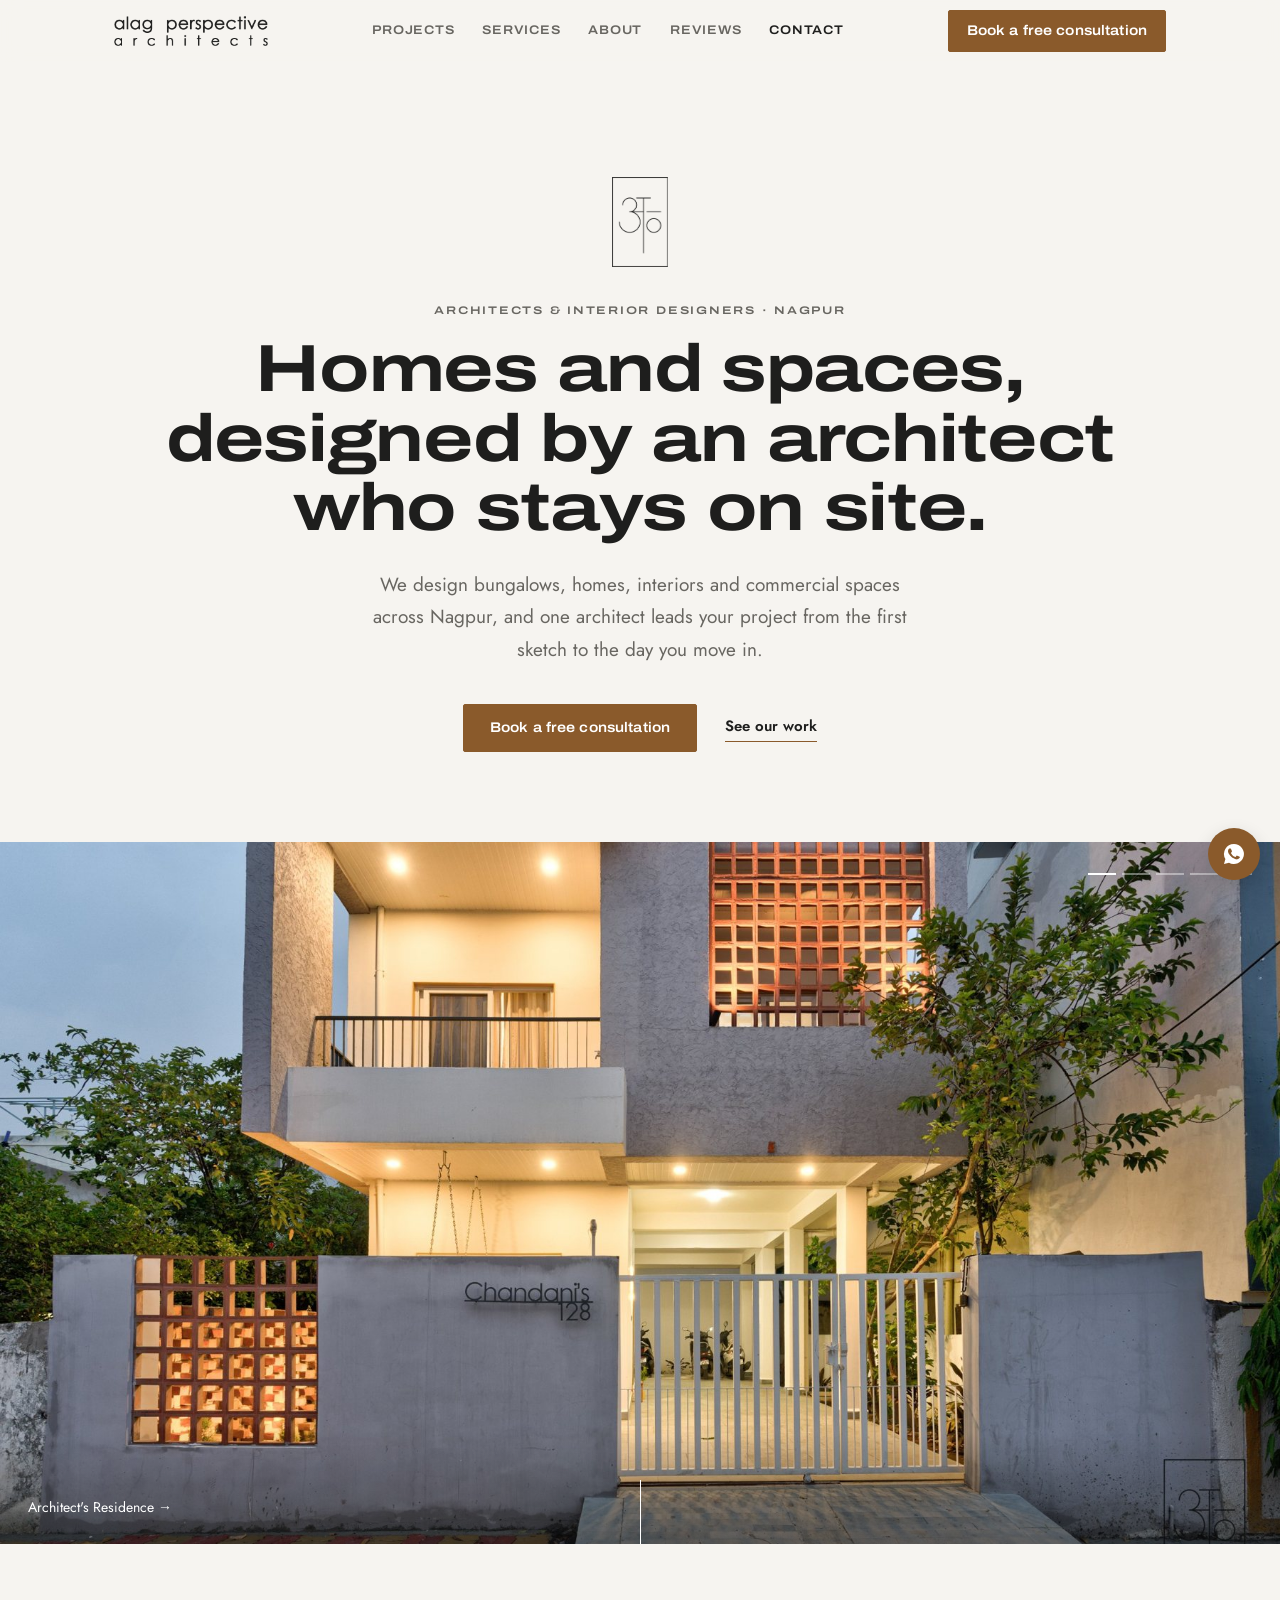
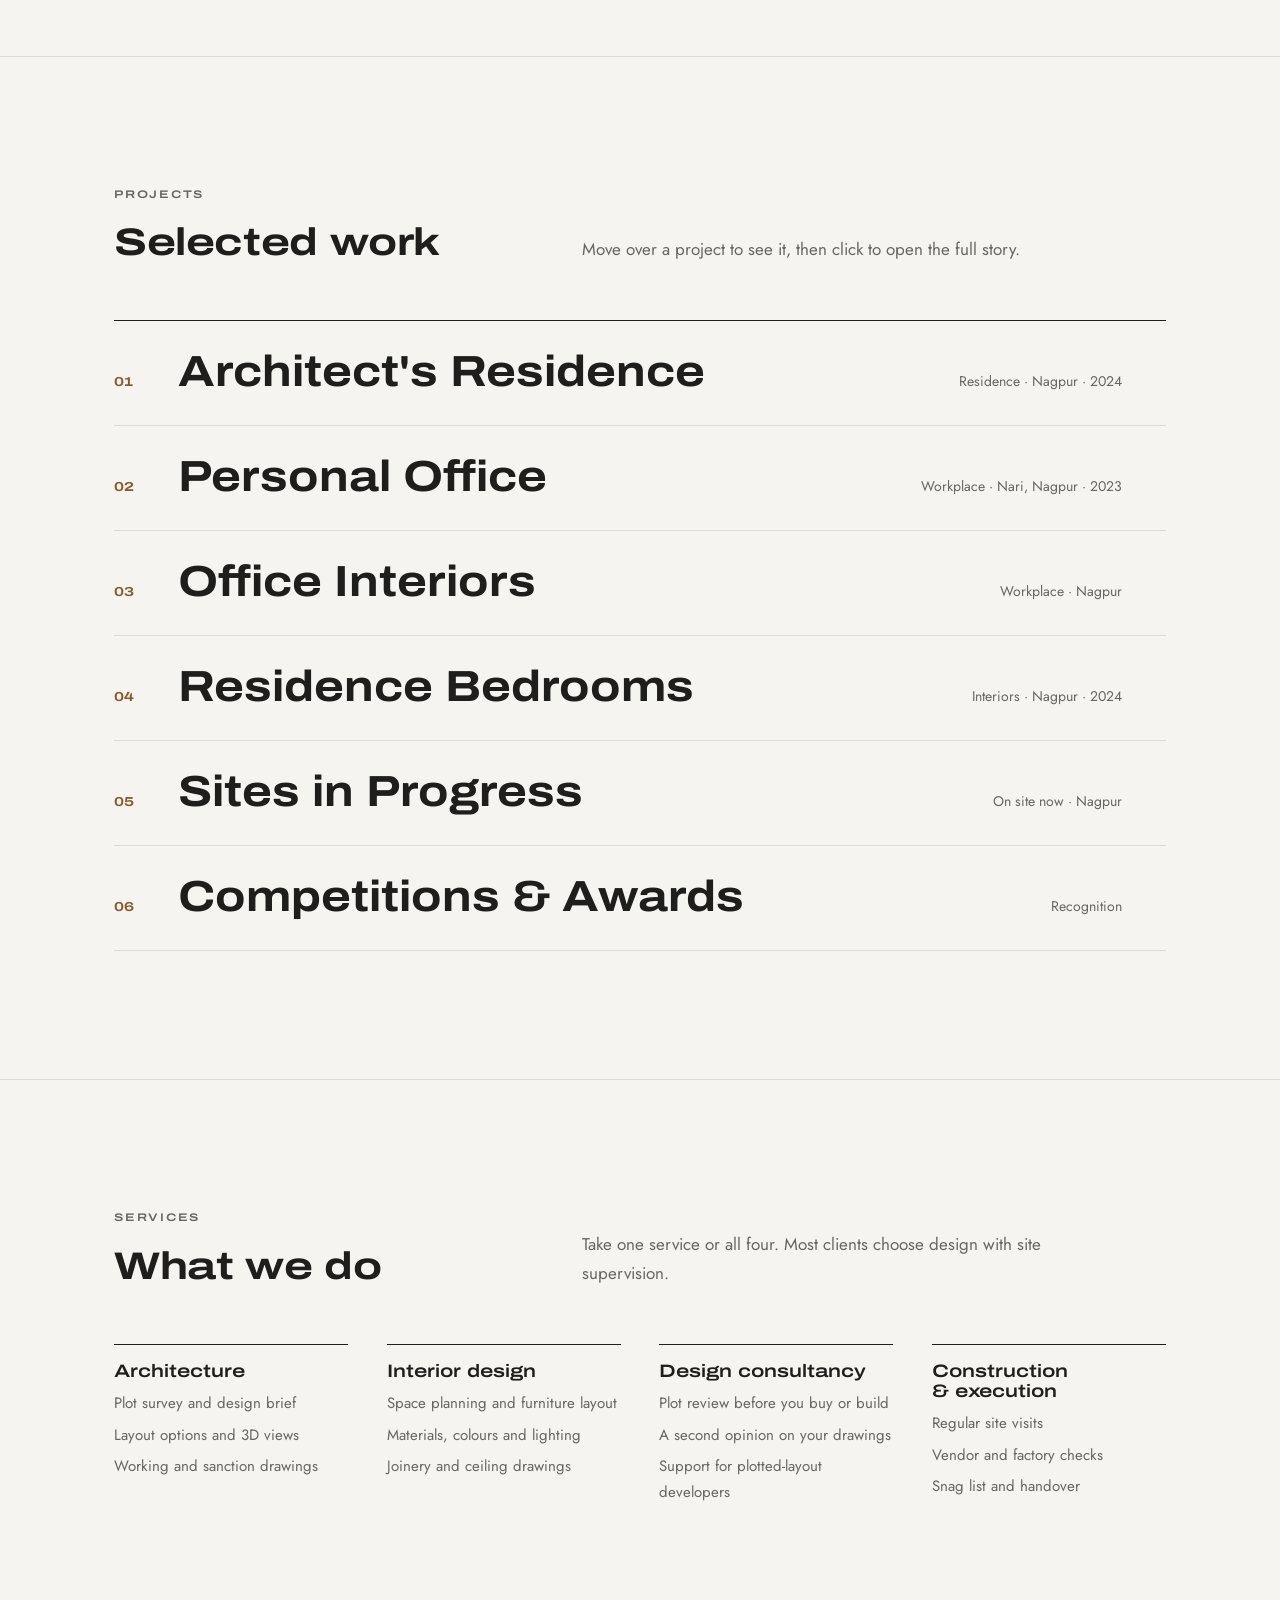
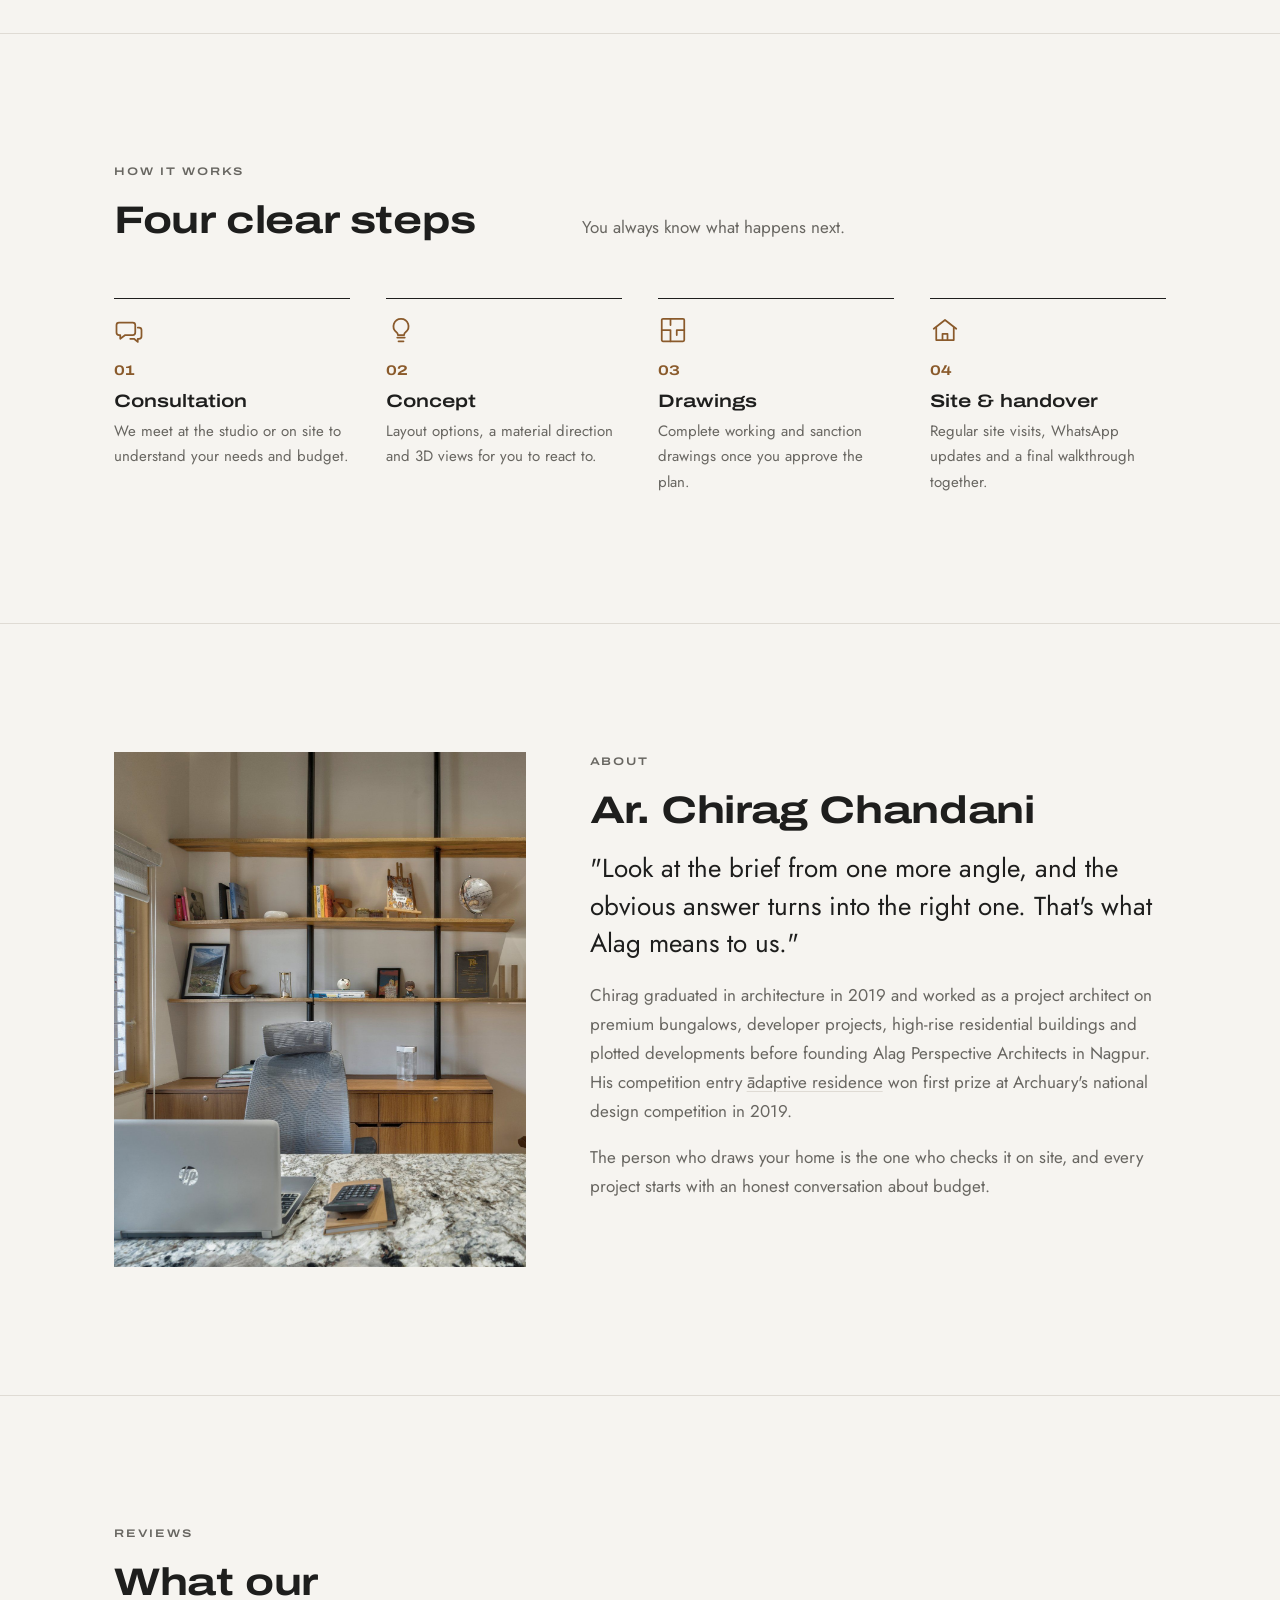
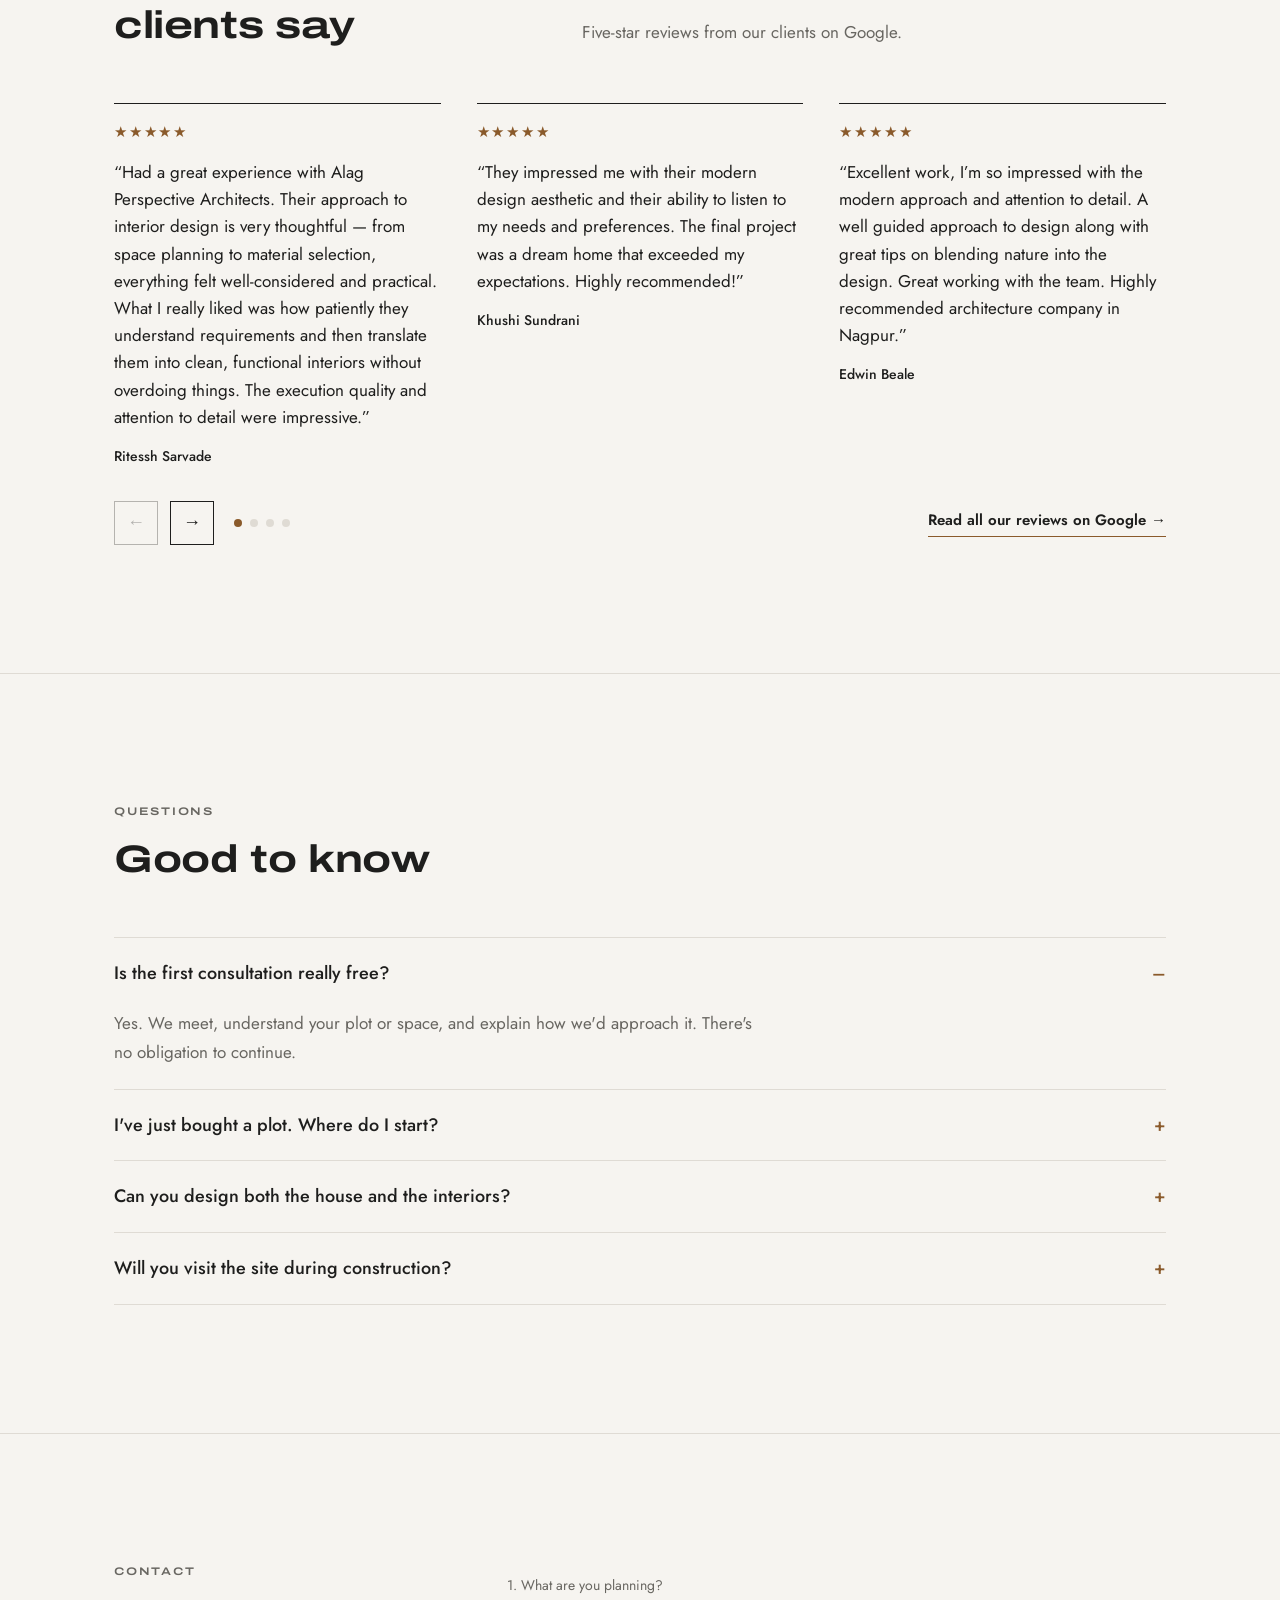
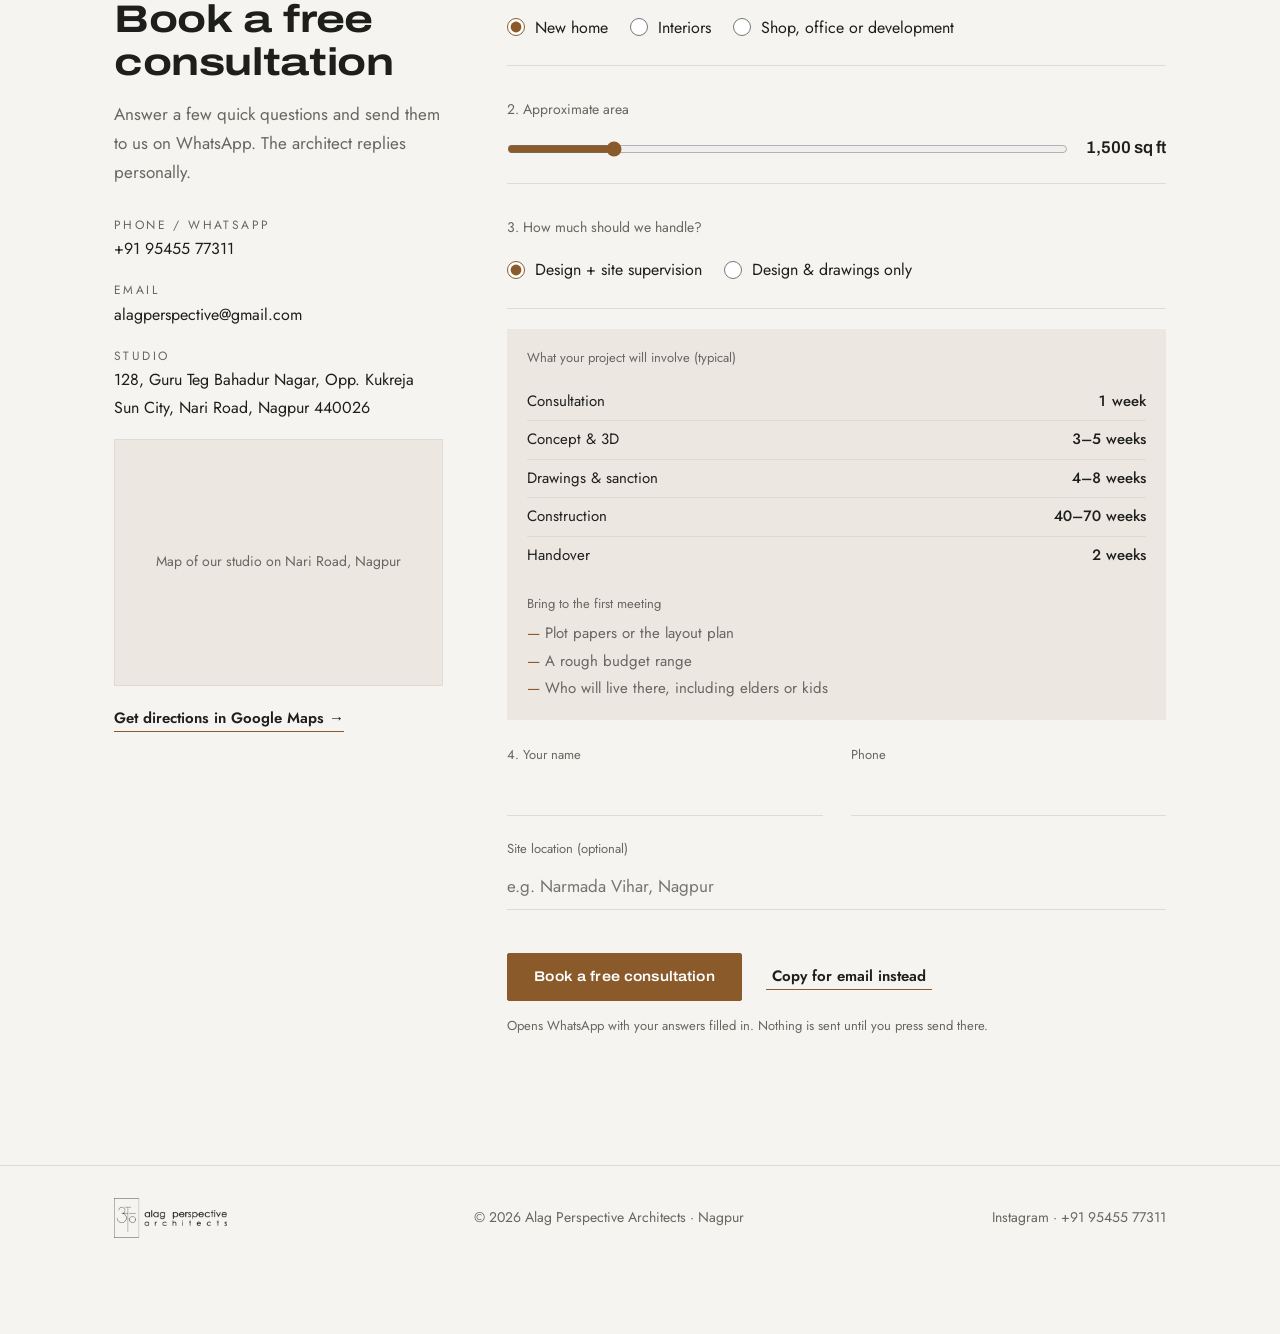
==== commit 54fdb4ef: "Add files via upload" ====
--- a/index.html
+++ b/index.html
@@ -3,7 +3,8 @@
 <head>
 <meta charset="utf-8">
 <meta name="viewport" content="width=device-width, initial-scale=1, viewport-fit=cover">
-<title>Alag Perspective Architects</title>
+<title>Alag Perspective Architects | Architects in Nagpur</title>
+<link rel="canonical" href="https://www.alagperspectivearchitect.in/">
 <meta name="description" content="Alag Perspective Architects, Nagpur: architecture, interiors and site supervision for homes, offices and developers. Book a free consultation.">
 <link rel="preconnect" href="https://fonts.googleapis.com">
 <link rel="preconnect" href="https://fonts.gstatic.com" crossorigin>
@@ -16,6 +17,14 @@
 <meta property="og:description" content="Architecture, interiors and site supervision in Nagpur. Book a free consultation.">
 <meta property="og:type" content="website">
 <meta property="og:url" content="https://www.alagperspectivearchitect.in/">
+<script type="application/ld+json">
+{"@context":"https://schema.org","@type":"ProfessionalService","additionalType":"https://schema.org/Architect",
+"name":"Alag Perspective Architects","alternateName":["Alag Architects","Alag Perspective"],
+"url":"https://www.alagperspectivearchitect.in/","logo":"https://www.alagperspectivearchitect.in/images/logo-name.png","image":"https://www.alagperspectivearchitect.in/images/hero.jpg",
+"telephone":"+91 95455 77311","areaServed":"Nagpur",
+"address":{"@type":"PostalAddress","addressLocality":"Nagpur","addressRegion":"Maharashtra","addressCountry":"IN"},
+"description":"Architecture, interiors and site supervision in Nagpur for homes, offices and developers."}
+</script>
 </head>
 <body>
 <header class="top">
